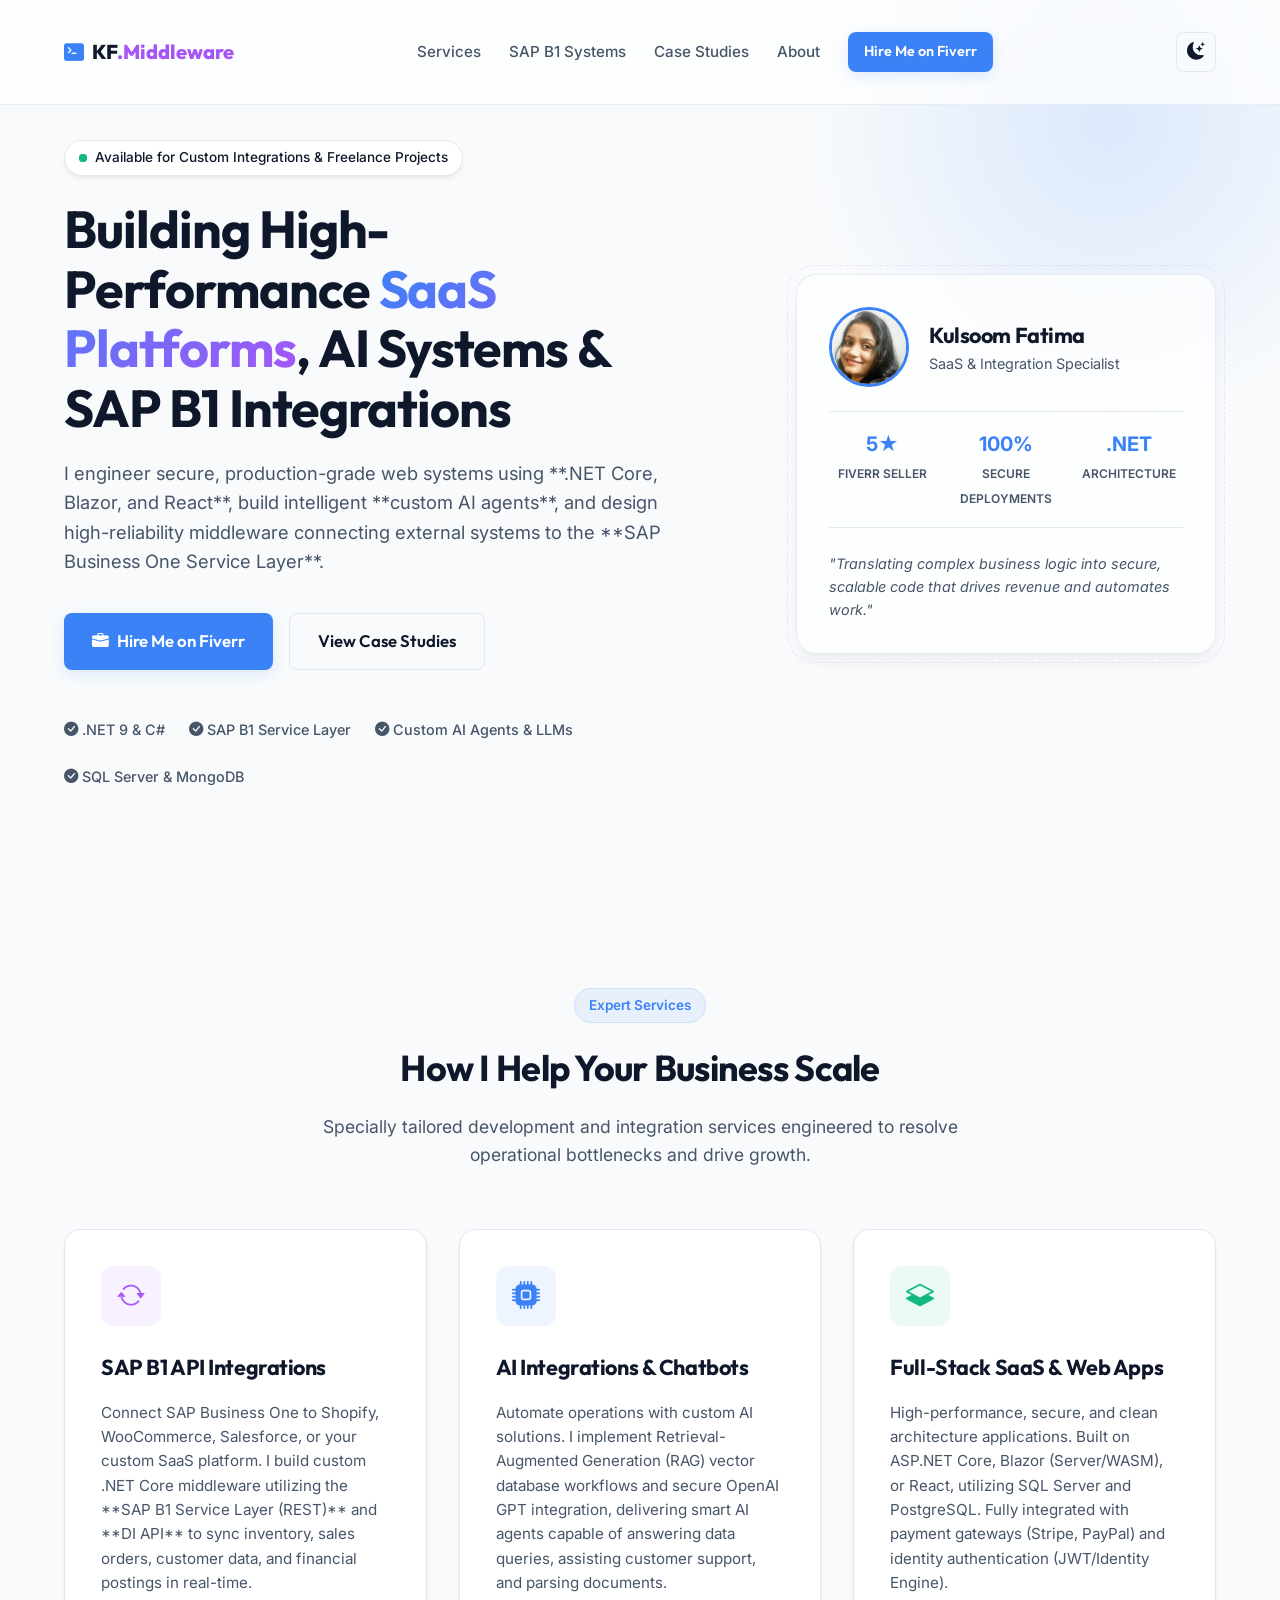
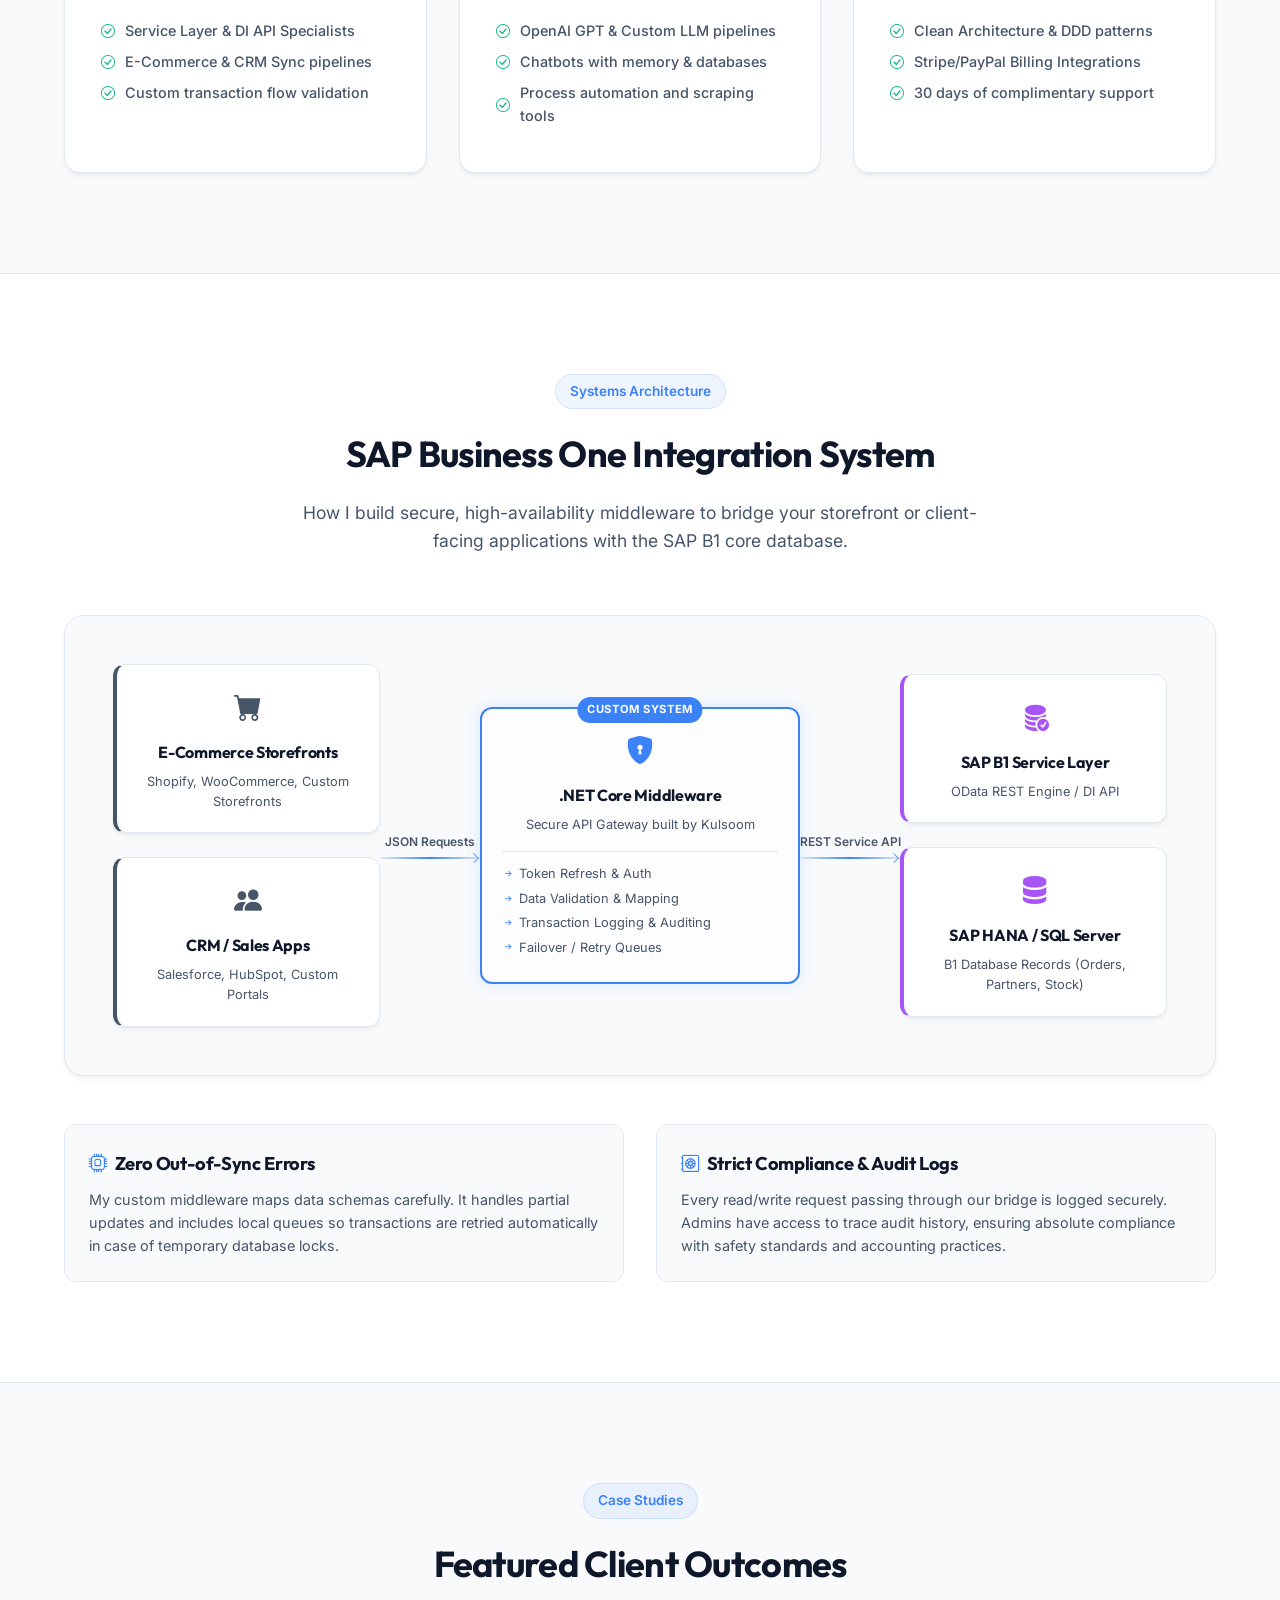
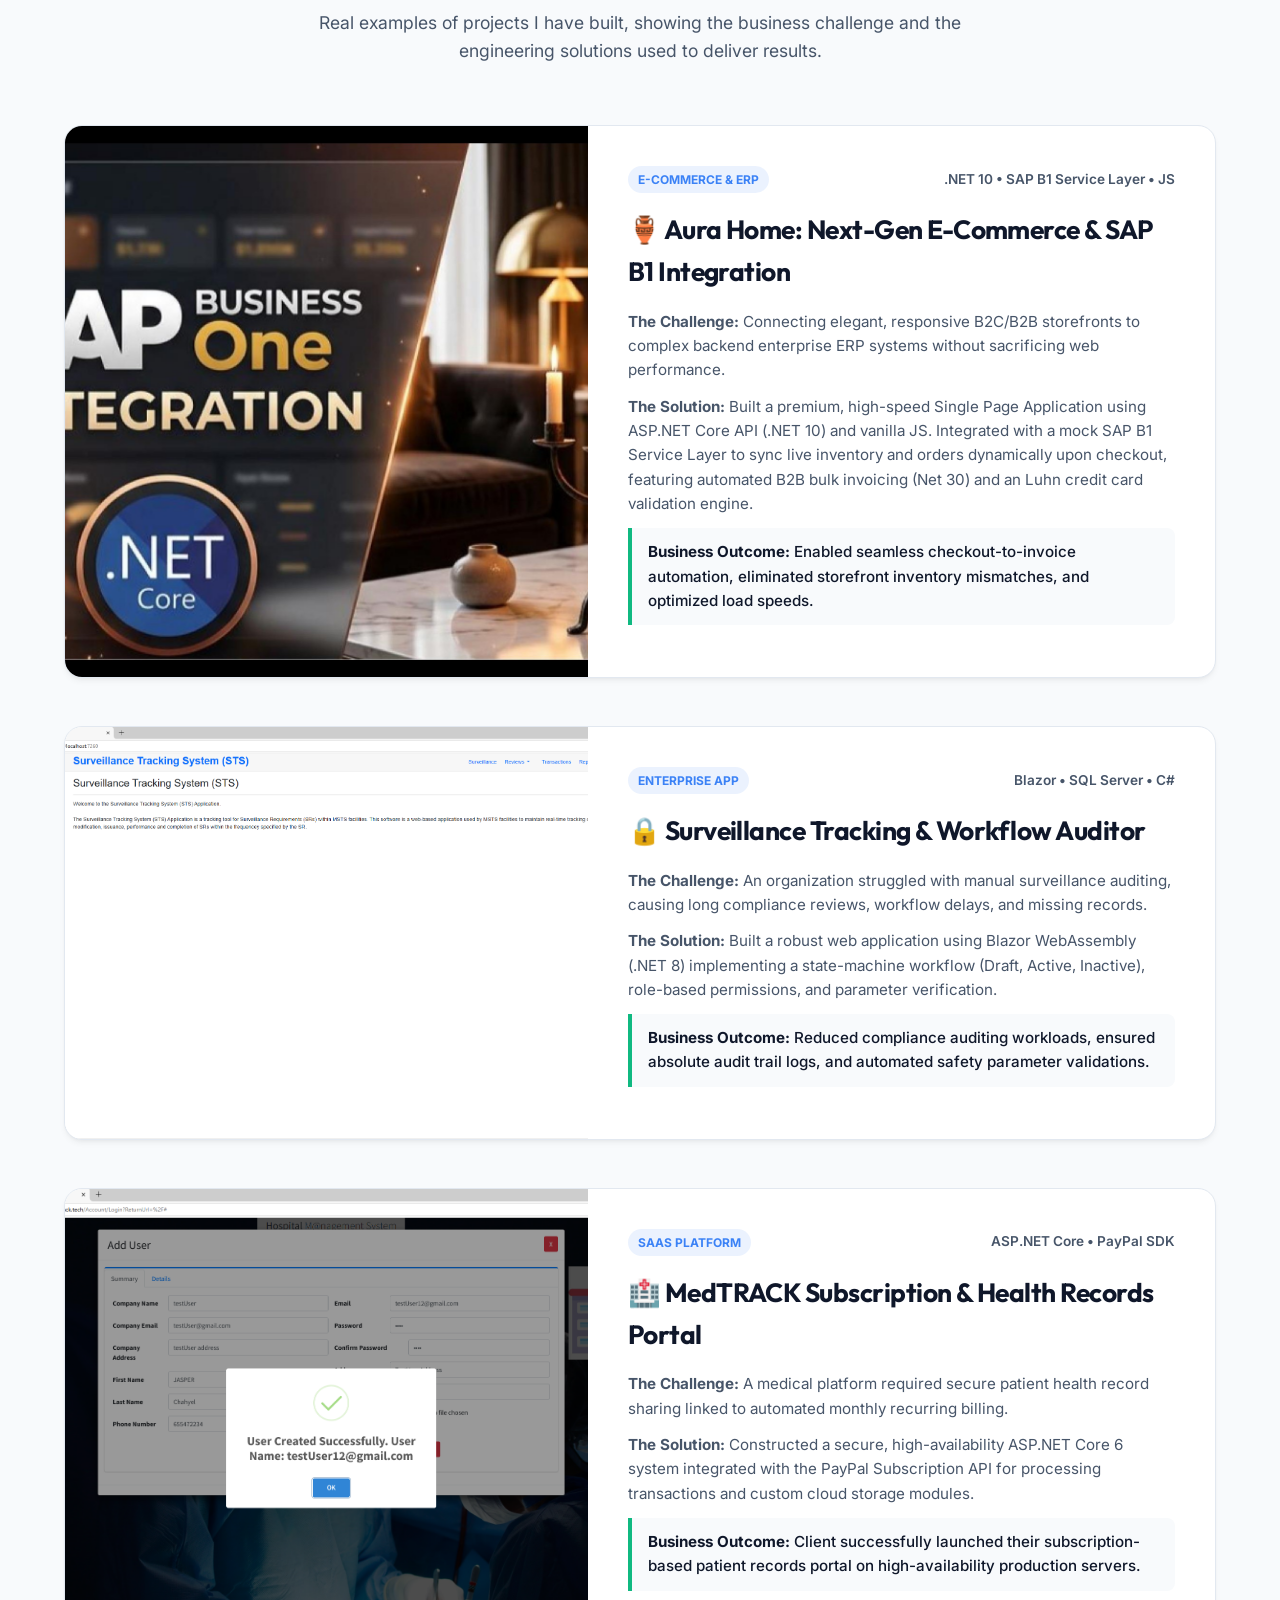
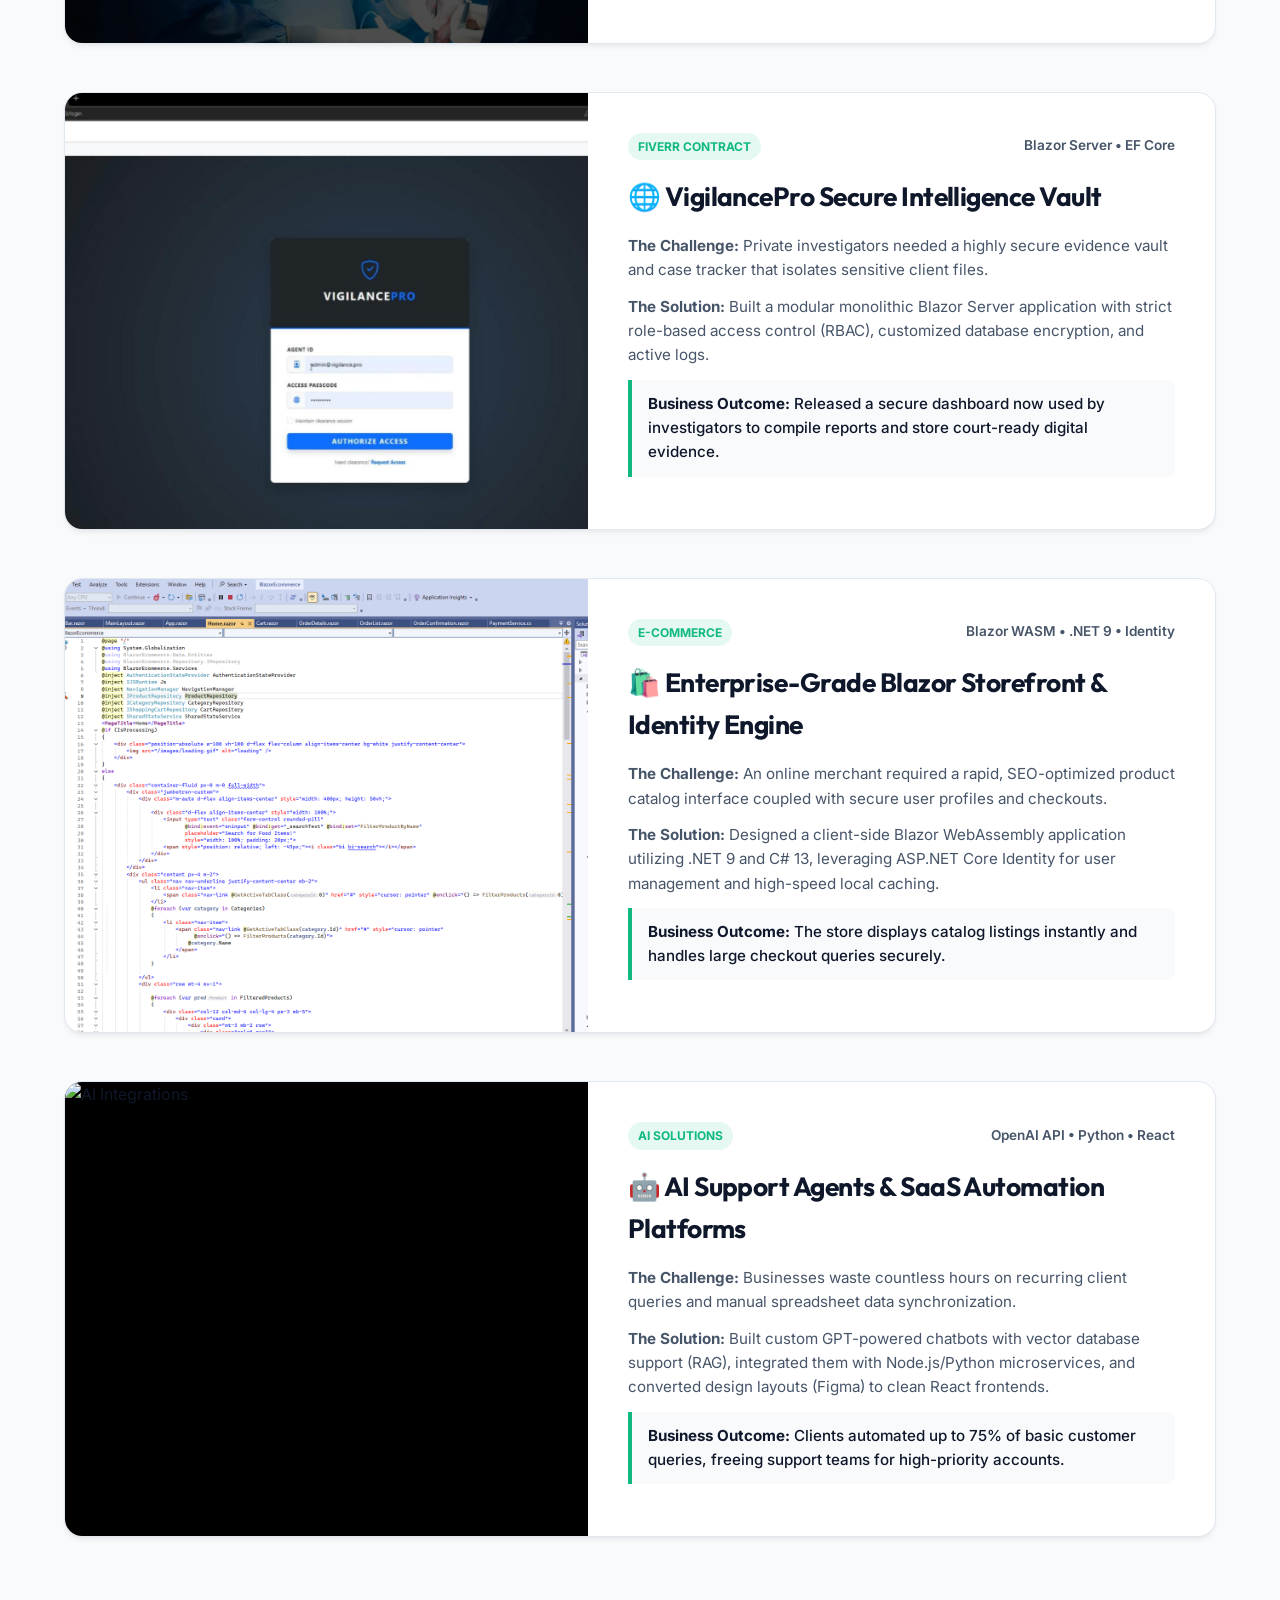
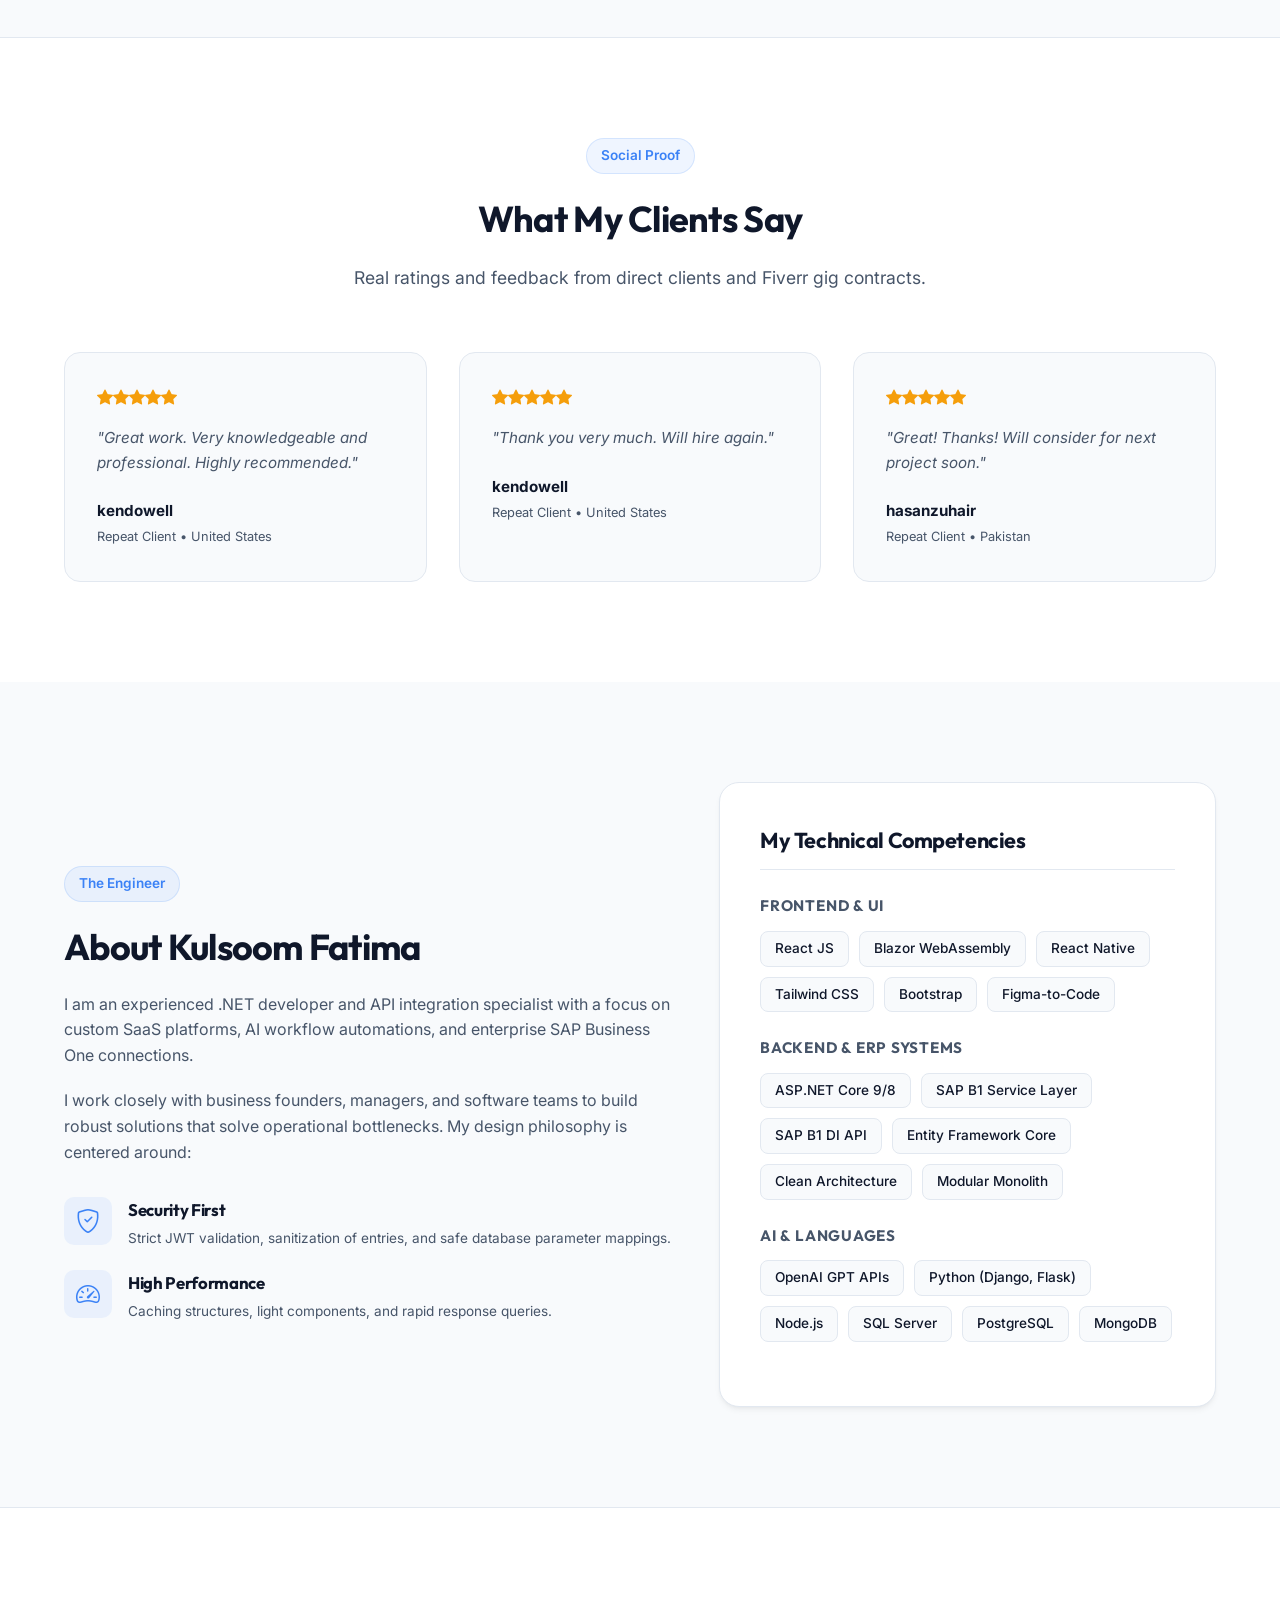
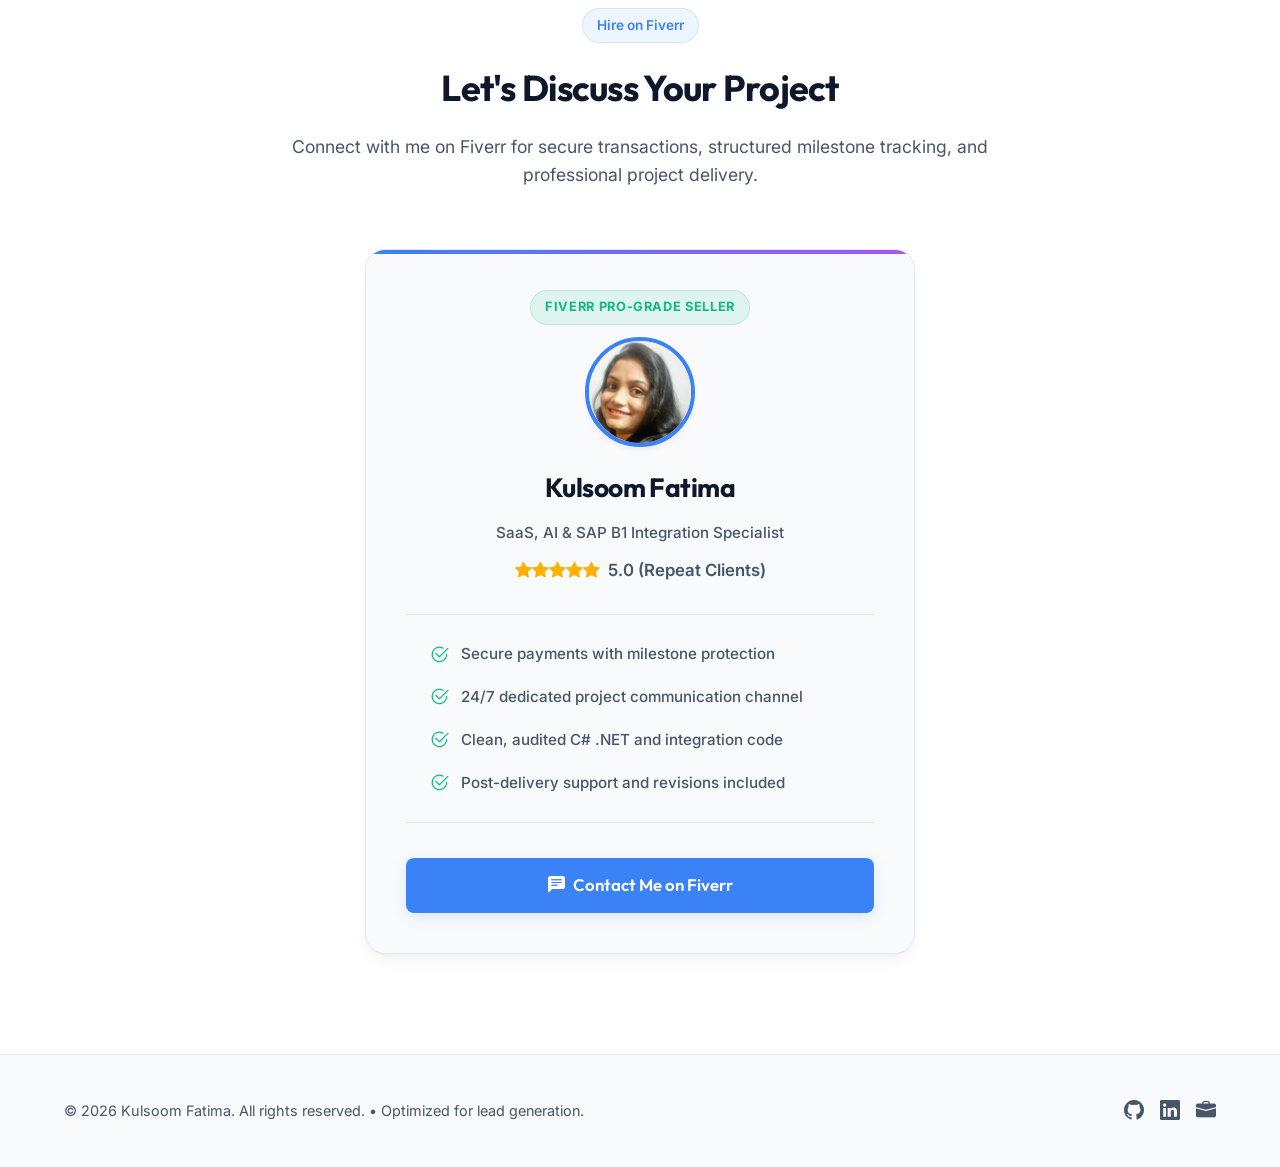
==== index.html @ a980fa35 "Update logo brand to KF.Middleware and tab titles to KF Middleware" ====
<!DOCTYPE html>
<html lang="en">
<head>
    <meta charset="UTF-8">
    <meta name="viewport" content="width=device-width, initial-scale=1.0">
    
    <!-- Primary Meta Tags -->
    <title>KF Middleware | Enterprise SaaS, AI & SAP B1 Integration Specialist</title>
    <meta name="title" content="KF Middleware | Enterprise SaaS, AI & SAP B1 Integration Specialist">
    <meta name="description" content="Custom SaaS platforms, intelligent AI chatbots, and specialized SAP Business One API integrations. Helping businesses automate workflows and scale operations.">
    <meta name="author" content="Kulsoom Fatima">

    <!-- Open Graph / Facebook / LinkedIn -->
    <meta property="og:type" content="website">
    <meta property="og:url" content="https://kulsoomzuhair.github.io/">
    <meta property="og:title" content="KF Middleware | SaaS, AI & SAP B1 Integration Specialist">
    <meta property="og:description" content="Custom .NET SaaS, custom AI chatbot deployments, and secure SAP Business One REST API integration systems. Watch project demo videos.">
    <meta property="og:image" content="images/portfolio-preview.png">

    <!-- Twitter -->
    <meta property="twitter:card" content="summary_large_image">
    <meta property="twitter:url" content="https://kulsoomzuhair.github.io/">
    <meta property="twitter:title" content="KF Middleware | SaaS, AI & SAP B1 Integration Specialist">
    <meta property="twitter:description" content="Custom .NET SaaS, custom AI chatbot deployments, and secure SAP Business One REST API integration systems. Watch project demo videos.">
    <meta property="twitter:image" content="images/portfolio-preview.png">

    <!-- Google Fonts -->
    <link rel="preconnect" href="https://fonts.googleapis.com">
    <link rel="preconnect" href="https://fonts.gstatic.com" crossorigin>
    <link href="https://fonts.googleapis.com/css2?family=Inter:wght@300;400;500;600;700&family=Outfit:wght@400;500;600;700;800&display=swap" rel="stylesheet">
    
    <!-- Bootstrap Icons -->
    <link rel="stylesheet" href="bootstrap-icons/bootstrap-icons.min.css">
    
    
    <!-- SVG Favicon -->
    <link rel="icon" type="image/svg+xml" href="data:image/svg+xml,<svg xmlns=%22http://www.w3.org/2000/svg%22 viewBox=%220 0 100 100%22><text y=%22.9em%22 font-size=%2290%22>💻</text></svg>">

    <!-- Custom Style Sheet -->
    <link rel="stylesheet" href="style.css?v=1.2">
</head>
<body>

    <!-- Header / Navbar -->
    <header class="main-header">
        <div class="nav-container">
            <a href="#" class="logo">
                <span class="logo-icon"><i class="bi bi-terminal-fill"></i></span>
                <span class="logo-text">KF<span class="highlight">.Middleware</span></span>
            </a>
            
            <nav class="navbar" id="navbar">
                <a href="#services" class="nav-link">Services</a>
                <a href="#sapb1-architecture" class="nav-link">SAP B1 Systems</a>
                <a href="#projects" class="nav-link">Case Studies</a>
                <a href="#about" class="nav-link">About</a>
                <a href="https://www.fiverr.com/kulsoomzuhair10" target="_blank" class="btn btn-primary nav-cta">Hire Me on Fiverr</a>
            </nav>

            <div class="nav-controls">
                <button id="themeToggle" class="theme-toggle-btn" aria-label="Toggle theme">
                    <i class="bi bi-moon-stars-fill" id="themeIcon"></i>
                </button>
                <button class="mobile-menu-btn" id="mobileMenuBtn" aria-label="Toggle menu">
                    <i class="bi bi-list" id="menuIcon"></i>
                </button>
            </div>
        </div>
    </header>

    <!-- Hero Section -->
    <section class="hero-section">
        <div class="hero-bg-glow"></div>
        <div class="container hero-container">
            <div class="hero-content">
                <div class="status-badge">
                    <span class="pulse-dot"></span>
                    <span>Available for Custom Integrations & Freelance Projects</span>
                </div>
                
                <h1>Building High-Performance <span class="gradient-text">SaaS Platforms</span>, AI Systems & SAP B1 Integrations</h1>
                
                <p class="hero-lead">
                    I engineer secure, production-grade web systems using **.NET Core, Blazor, and React**, build intelligent **custom AI agents**, and design high-reliability middleware connecting external systems to the **SAP Business One Service Layer**.
                </p>

                <div class="hero-actions">
                    <a href="https://www.fiverr.com/kulsoomzuhair10" target="_blank" class="btn btn-primary btn-lg"><i class="bi bi-briefcase-fill me-2"></i>Hire Me on Fiverr</a>
                    <a href="#projects" class="btn btn-secondary btn-lg">View Case Studies</a>
                </div>

                <div class="hero-skills-strip">
                    <span><i class="bi bi-check-circle-fill text-success"></i> .NET 9 & C#</span>
                    <span><i class="bi bi-check-circle-fill text-success"></i> SAP B1 Service Layer</span>
                    <span><i class="bi bi-check-circle-fill text-success"></i> Custom AI Agents & LLMs</span>
                    <span><i class="bi bi-check-circle-fill text-success"></i> SQL Server & MongoDB</span>
                </div>
            </div>
            
            <div class="hero-visual">
                <div class="profile-card-glass">
                    <div class="profile-header">
                        <img src="images/propic.png" alt="Kulsoom Fatima" class="hero-profile-img" onerror="this.src='https://api.dicebear.com/7.x/initials/svg?seed=KF'">
                        <div class="profile-titles">
                            <h3>Kulsoom Fatima</h3>
                            <p>SaaS & Integration Specialist</p>
                        </div>
                    </div>
                    <div class="profile-stats">
                        <div class="stat-item">
                            <span class="stat-num">5★</span>
                            <span class="stat-label">Fiverr Seller</span>
                        </div>
                        <div class="stat-item">
                            <span class="stat-num">100%</span>
                            <span class="stat-label">Secure Deployments</span>
                        </div>
                        <div class="stat-item">
                            <span class="stat-num">.NET</span>
                            <span class="stat-label">Architecture</span>
                        </div>
                    </div>
                    <div class="profile-quote">
                        <p>"Translating complex business logic into secure, scalable code that drives revenue and automates work."</p>
                    </div>
                </div>
            </div>
        </div>
    </section>

    <!-- Services Section -->
    <section id="services" class="section services-section">
        <div class="container">
            <div class="section-header text-center">
                <span class="badge">Expert Services</span>
                <h2>How I Help Your Business Scale</h2>
                <p class="section-subtitle">Specially tailored development and integration services engineered to resolve operational bottlenecks and drive growth.</p>
            </div>

            <div class="services-grid">
                <!-- Service 1 -->
                <div class="service-card">
                    <div class="service-icon" style="color: #a855f7; background: rgba(168, 85, 247, 0.08);">
                        <i class="bi bi-arrow-repeat"></i>
                    </div>
                    <h3>SAP B1 API Integrations</h3>
                    <p>
                        Connect SAP Business One to Shopify, WooCommerce, Salesforce, or your custom SaaS platform. I build custom .NET Core middleware utilizing the **SAP B1 Service Layer (REST)** and **DI API** to sync inventory, sales orders, customer data, and financial postings in real-time.
                    </p>
                    <ul class="service-bullets">
                        <li><i class="bi bi-check-circle"></i> Service Layer & DI API Specialists</li>
                        <li><i class="bi bi-check-circle"></i> E-Commerce & CRM Sync pipelines</li>
                        <li><i class="bi bi-check-circle"></i> Custom transaction flow validation</li>
                    </ul>
                </div>

                <!-- Service 2 -->
                <div class="service-card">
                    <div class="service-icon" style="color: #3b82f6; background: rgba(59, 130, 246, 0.08);">
                        <i class="bi bi-cpu-fill"></i>
                    </div>
                    <h3>AI Integrations & Chatbots</h3>
                    <p>
                        Automate operations with custom AI solutions. I implement Retrieval-Augmented Generation (RAG) vector database workflows and secure OpenAI GPT integration, delivering smart AI agents capable of answering data queries, assisting customer support, and parsing documents.
                    </p>
                    <ul class="service-bullets">
                        <li><i class="bi bi-check-circle"></i> OpenAI GPT & Custom LLM pipelines</li>
                        <li><i class="bi bi-check-circle"></i> Chatbots with memory & databases</li>
                        <li><i class="bi bi-check-circle"></i> Process automation and scraping tools</li>
                    </ul>
                </div>

                <!-- Service 3 -->
                <div class="service-card">
                    <div class="service-icon" style="color: #10b981; background: rgba(16, 185, 129, 0.08);">
                        <i class="bi bi-layers-half"></i>
                    </div>
                    <h3>Full-Stack SaaS & Web Apps</h3>
                    <p>
                        High-performance, secure, and clean architecture applications. Built on ASP.NET Core, Blazor (Server/WASM), or React, utilizing SQL Server and PostgreSQL. Fully integrated with payment gateways (Stripe, PayPal) and identity authentication (JWT/Identity Engine).
                    </p>
                    <ul class="service-bullets">
                        <li><i class="bi bi-check-circle"></i> Clean Architecture & DDD patterns</li>
                        <li><i class="bi bi-check-circle"></i> Stripe/PayPal Billing Integrations</li>
                        <li><i class="bi bi-check-circle"></i> 30 days of complimentary support</li>
                    </ul>
                </div>
            </div>
        </div>
    </section>

    <!-- SAP B1 Systems Architecture Section -->
    <section id="sapb1-architecture" class="section architecture-section">
        <div class="container">
            <div class="section-header text-center">
                <span class="badge">Systems Architecture</span>
                <h2>SAP Business One Integration System</h2>
                <p class="section-subtitle">How I build secure, high-availability middleware to bridge your storefront or client-facing applications with the SAP B1 core database.</p>
            </div>

            <!-- Custom Systems Flow Diagram -->
            <div class="architecture-diagram-container">
                <div class="diagram-grid">
                    <!-- Column 1: Client Interfaces -->
                    <div class="diagram-col">
                        <div class="diagram-node node-external">
                            <div class="node-icon"><i class="bi bi-cart-fill"></i></div>
                            <h4>E-Commerce Storefronts</h4>
                            <p>Shopify, WooCommerce, Custom Storefronts</p>
                        </div>
                        <div class="diagram-node node-external">
                            <div class="node-icon"><i class="bi bi-people-fill"></i></div>
                            <h4>CRM / Sales Apps</h4>
                            <p>Salesforce, HubSpot, Custom Portals</p>
                        </div>
                    </div>

                    <!-- Connective Flow 1 -->
                    <div class="diagram-arrow">
                        <span class="arrow-text">JSON Requests</span>
                        <div class="arrow-line"><i class="bi bi-chevron-right"></i></div>
                    </div>

                    <!-- Column 2: Middleware Bridge (Our Work) -->
                    <div class="diagram-col col-highlight">
                        <div class="diagram-node node-middleware">
                            <div class="node-badge">Custom System</div>
                            <div class="node-icon"><i class="bi bi-shield-lock-fill"></i></div>
                            <h4>.NET Core Middleware</h4>
                            <p>Secure API Gateway built by Kulsoom</p>
                            <ul class="middleware-features">
                                <li><i class="bi bi-arrow-right-short"></i> Token Refresh & Auth</li>
                                <li><i class="bi bi-arrow-right-short"></i> Data Validation & Mapping</li>
                                <li><i class="bi bi-arrow-right-short"></i> Transaction Logging & Auditing</li>
                                <li><i class="bi bi-arrow-right-short"></i> Failover / Retry Queues</li>
                            </ul>
                        </div>
                    </div>

                    <!-- Connective Flow 2 -->
                    <div class="diagram-arrow">
                        <span class="arrow-text">REST Service API</span>
                        <div class="arrow-line"><i class="bi bi-chevron-right"></i></div>
                    </div>

                    <!-- Column 3: SAP B1 Database -->
                    <div class="diagram-col">
                        <div class="diagram-node node-sap">
                            <div class="node-icon"><i class="bi bi-database-fill-check"></i></div>
                            <h4>SAP B1 Service Layer</h4>
                            <p>OData REST Engine / DI API</p>
                        </div>
                        <div class="diagram-node node-sap">
                            <div class="node-icon"><i class="bi bi-server"></i></div>
                            <h4>SAP HANA / SQL Server</h4>
                            <p>B1 Database Records (Orders, Partners, Stock)</p>
                        </div>
                    </div>
                </div>
            </div>

            <!-- Value Prop Cards for SAP B1 -->
            <div class="architecture-specs">
                <div class="spec-card">
                    <h4><i class="bi bi-cpu"></i> Zero Out-of-Sync Errors</h4>
                    <p>My custom middleware maps data schemas carefully. It handles partial updates and includes local queues so transactions are retried automatically in case of temporary database locks.</p>
                </div>
                <div class="spec-card">
                    <h4><i class="bi bi-safe2"></i> Strict Compliance & Audit Logs</h4>
                    <p>Every read/write request passing through our bridge is logged securely. Admins have access to trace audit history, ensuring absolute compliance with safety standards and accounting practices.</p>
                </div>
            </div>
        </div>
    </section>

    <!-- Case Studies / Projects Section -->
    <section id="projects" class="section projects-section">
        <div class="container">
            <div class="section-header text-center">
                <span class="badge">Case Studies</span>
                <h2>Featured Client Outcomes</h2>
                <p class="section-subtitle">Real examples of projects I have built, showing the business challenge and the engineering solutions used to deliver results.</p>
            </div>

            <div class="projects-grid">
                <!-- Case Study: Aura Home -->
                <div class="project-case-card">
                    <div class="project-media">
                        <img src="images/SapMockProject/Sap_Mock_Project_video-Cover.jpg" alt="Aura Home: SAP B1 E-Commerce Integration" onerror="this.src='https://api.dicebear.com/7.x/initials/svg?seed=AuraHome'">
                        <div class="project-overlay">
                            <button class="btn btn-primary" onclick="openVideoModal('images/SapMockProject/Sap_Mock_Project_video.mp4')">
                                <i class="bi bi-play-circle-fill me-2"></i>Play Demo Video
                            </button>
                        </div>
                    </div>
                    <div class="project-details-content">
                        <div class="project-header-meta">
                            <span class="badge-tag tag-client">E-Commerce & ERP</span>
                            <span class="project-tech-summary">.NET 10 &bull; SAP B1 Service Layer &bull; JS</span>
                        </div>
                        <h3>🏺 Aura Home: Next-Gen E-Commerce & SAP B1 Integration</h3>
                        <p class="case-description">
                            <strong>The Challenge:</strong> Connecting elegant, responsive B2C/B2B storefronts to complex backend enterprise ERP systems without sacrificing web performance.
                        </p>
                        <p class="case-solution">
                            <strong>The Solution:</strong> Built a premium, high-speed Single Page Application using ASP.NET Core API (.NET 10) and vanilla JS. Integrated with a mock SAP B1 Service Layer to sync live inventory and orders dynamically upon checkout, featuring automated B2B bulk invoicing (Net 30) and an Luhn credit card validation engine.
                        </p>
                        <div class="case-results">
                            <strong>Business Outcome:</strong> Enabled seamless checkout-to-invoice automation, eliminated storefront inventory mismatches, and optimized load speeds.
                        </div>
                    </div>
                </div>

                <!-- Case Study 1 -->
                <div class="project-case-card">
                    <div class="project-media">
                        <img src="images/surviliance/Screenshot 2025-03-20 160220.png" alt="Surveillance Tracking System" onerror="this.src='https://api.dicebear.com/7.x/initials/svg?seed=Surveillance'">
                        <div class="project-overlay">
                            <button class="btn btn-primary" onclick="openVideoModal('images/surviliance/projectvideo/SurveillanceProject.mp4')">
                                <i class="bi bi-play-circle-fill me-2"></i>Play Demo Video
                            </button>
                        </div>
                    </div>
                    <div class="project-details-content">
                        <div class="project-header-meta">
                            <span class="badge-tag tag-client">Enterprise App</span>
                            <span class="project-tech-summary">Blazor &bull; SQL Server &bull; C#</span>
                        </div>
                        <h3>🔒 Surveillance Tracking & Workflow Auditor</h3>
                        <p class="case-description">
                            <strong>The Challenge:</strong> An organization struggled with manual surveillance auditing, causing long compliance reviews, workflow delays, and missing records.
                        </p>
                        <p class="case-solution">
                            <strong>The Solution:</strong> Built a robust web application using Blazor WebAssembly (.NET 8) implementing a state-machine workflow (Draft, Active, Inactive), role-based permissions, and parameter verification.
                        </p>
                        <div class="case-results">
                            <strong>Business Outcome:</strong> Reduced compliance auditing workloads, ensured absolute audit trail logs, and automated safety parameter validations.
                        </div>
                    </div>
                </div>

                <!-- Case Study 2 -->
                <div class="project-case-card">
                    <div class="project-media">
                        <img src="images/MedTrack/Screenshot 2025-04-19 043036.png" alt="MedTRACK Portal" onerror="this.src='https://api.dicebear.com/7.x/initials/svg?seed=Medical'">
                        <div class="project-overlay">
                            <button class="btn btn-primary" onclick="window.open('https://github.com/kulsoomzuhair', '_blank')">
                                <i class="bi bi-github me-2"></i>Explore GitHub
                            </button>
                        </div>
                    </div>
                    <div class="project-details-content">
                        <div class="project-header-meta">
                            <span class="badge-tag tag-client">SaaS Platform</span>
                            <span class="project-tech-summary">ASP.NET Core &bull; PayPal SDK</span>
                        </div>
                        <h3>🏥 MedTRACK Subscription & Health Records Portal</h3>
                        <p class="case-description">
                            <strong>The Challenge:</strong> A medical platform required secure patient health record sharing linked to automated monthly recurring billing.
                        </p>
                        <p class="case-solution">
                            <strong>The Solution:</strong> Constructed a secure, high-availability ASP.NET Core 6 system integrated with the PayPal Subscription API for processing transactions and custom cloud storage modules.
                        </p>
                        <div class="case-results">
                            <strong>Business Outcome:</strong> Client successfully launched their subscription-based patient records portal on high-availability production servers.
                        </div>
                    </div>
                </div>

                <!-- Case Study 3 -->
                <div class="project-case-card">
                    <div class="project-media">
                        <img src="images/VigilianceProCase/VigilanceProCase-Cover.jpg" alt="VigilancePro" onerror="this.src='https://api.dicebear.com/7.x/initials/svg?seed=Vigilance'">
                        <div class="project-overlay">
                            <button class="btn btn-primary" onclick="openVideoModal('images/VigilianceProCase/ProjectVideo/VigilanceProDemo.mp4')">
                                <i class="bi bi-play-circle-fill me-2"></i>Play Demo Video
                            </button>
                        </div>
                    </div>
                    <div class="project-details-content">
                        <div class="project-header-meta">
                            <span class="badge-tag tag-gig">Fiverr Contract</span>
                            <span class="project-tech-summary">Blazor Server &bull; EF Core</span>
                        </div>
                        <h3>🌐 VigilancePro Secure Intelligence Vault</h3>
                        <p class="case-description">
                            <strong>The Challenge:</strong> Private investigators needed a highly secure evidence vault and case tracker that isolates sensitive client files.
                        </p>
                        <p class="case-solution">
                            <strong>The Solution:</strong> Built a modular monolithic Blazor Server application with strict role-based access control (RBAC), customized database encryption, and active logs.
                        </p>
                        <div class="case-results">
                            <strong>Business Outcome:</strong> Released a secure dashboard now used by investigators to compile reports and store court-ready digital evidence.
                        </div>
                    </div>
                </div>

                <!-- Case Study 4 -->
                <div class="project-case-card">
                    <div class="project-media">
                        <img src="images/ECommerce/Screenshot 2025-07-22 103041.png" alt="Blazor Ecommerce" onerror="this.src='https://api.dicebear.com/7.x/initials/svg?seed=Shop'">
                        <div class="project-overlay">
                            <button class="btn btn-primary" onclick="openVideoModal('images/ECommerce/ProjectVideo/EcommerceProject.mp4')">
                                <i class="bi bi-play-circle-fill me-2"></i>Play Demo Video
                            </button>
                        </div>
                    </div>
                    <div class="project-details-content">
                        <div class="project-header-meta">
                            <span class="badge-tag tag-gig">E-Commerce</span>
                            <span class="project-tech-summary">Blazor WASM &bull; .NET 9 &bull; Identity</span>
                        </div>
                        <h3>🛍️ Enterprise-Grade Blazor Storefront & Identity Engine</h3>
                        <p class="case-description">
                            <strong>The Challenge:</strong> An online merchant required a rapid, SEO-optimized product catalog interface coupled with secure user profiles and checkouts.
                        </p>
                        <p class="case-solution">
                            <strong>The Solution:</strong> Designed a client-side Blazor WebAssembly application utilizing .NET 9 and C# 13, leveraging ASP.NET Core Identity for user management and high-speed local caching.
                        </p>
                        <div class="case-results">
                            <strong>Business Outcome:</strong> The store displays catalog listings instantly and handles large checkout queries securely.
                        </div>
                    </div>
                </div>

                <!-- Case Study 5 -->
                <div class="project-case-card">
                    <div class="project-media">
                        <img src="https://api.dicebear.com/7.x/initials/svg?seed=AIChat" alt="AI Integrations" style="object-fit: cover;">
                        <div class="project-overlay">
                            <button class="btn btn-primary" onclick="window.open('https://github.com/kulsoomzuhair', '_blank')">
                                <i class="bi bi-github me-2"></i>Explore Codebases
                            </button>
                        </div>
                    </div>
                    <div class="project-details-content">
                        <div class="project-header-meta">
                            <span class="badge-tag tag-gig">AI Solutions</span>
                            <span class="project-tech-summary">OpenAI API &bull; Python &bull; React</span>
                        </div>
                        <h3>🤖 AI Support Agents & SaaS Automation Platforms</h3>
                        <p class="case-description">
                            <strong>The Challenge:</strong> Businesses waste countless hours on recurring client queries and manual spreadsheet data synchronization.
                        </p>
                        <p class="case-solution">
                            <strong>The Solution:</strong> Built custom GPT-powered chatbots with vector database support (RAG), integrated them with Node.js/Python microservices, and converted design layouts (Figma) to clean React frontends.
                        </p>
                        <div class="case-results">
                            <strong>Business Outcome:</strong> Clients automated up to 75% of basic customer queries, freeing support teams for high-priority accounts.
                        </div>
                    </div>
                </div>
            </div>
        </div>
    </section>

    <!-- Social Proof / Testimonials Section -->
    <section class="section testimonials-section">
        <div class="container">
            <div class="section-header text-center">
                <span class="badge">Social Proof</span>
                <h2>What My Clients Say</h2>
                <p class="section-subtitle">Real ratings and feedback from direct clients and Fiverr gig contracts.</p>
            </div>

            <div class="testimonials-grid">
                <!-- Testimonial 1 -->
                <div class="testimonial-card">
                    <div class="stars"><i class="bi bi-star-fill"></i><i class="bi bi-star-fill"></i><i class="bi bi-star-fill"></i><i class="bi bi-star-fill"></i><i class="bi bi-star-fill"></i></div>
                    <p>"Great work. Very knowledgeable and professional. Highly recommended."</p>
                    <div class="client-meta">
                        <strong>kendowell</strong>
                        <span>Repeat Client &bull; United States</span>
                    </div>
                </div>

                <!-- Testimonial 2 -->
                <div class="testimonial-card">
                    <div class="stars"><i class="bi bi-star-fill"></i><i class="bi bi-star-fill"></i><i class="bi bi-star-fill"></i><i class="bi bi-star-fill"></i><i class="bi bi-star-fill"></i></div>
                    <p>"Thank you very much. Will hire again."</p>
                    <div class="client-meta">
                        <strong>kendowell</strong>
                        <span>Repeat Client &bull; United States</span>
                    </div>
                </div>

                <!-- Testimonial 3 -->
                <div class="testimonial-card">
                    <div class="stars"><i class="bi bi-star-fill"></i><i class="bi bi-star-fill"></i><i class="bi bi-star-fill"></i><i class="bi bi-star-fill"></i><i class="bi bi-star-fill"></i></div>
                    <p>"Great! Thanks! Will consider for next project soon."</p>
                    <div class="client-meta">
                        <strong>hasanzuhair</strong>
                        <span>Repeat Client &bull; Pakistan</span>
                    </div>
                </div>
            </div>
        </div>
    </section>

    <!-- About Me Section -->
    <section id="about" class="section about-section">
        <div class="container">
            <div class="about-grid">
                <div class="about-info">
                    <span class="badge">The Engineer</span>
                    <h2>About Kulsoom Fatima</h2>
                    <p class="lead">
                        I am an experienced .NET developer and API integration specialist with a focus on custom SaaS platforms, AI workflow automations, and enterprise SAP Business One connections.
                    </p>
                    <p>
                        I work closely with business founders, managers, and software teams to build robust solutions that solve operational bottlenecks. My design philosophy is centered around:
                    </p>
                    <div class="philosophies">
                        <div class="phi-item">
                            <i class="bi bi-shield-check"></i>
                            <div>
                                <h5>Security First</h5>
                                <p>Strict JWT validation, sanitization of entries, and safe database parameter mappings.</p>
                            </div>
                        </div>
                        <div class="phi-item">
                            <i class="bi bi-speedometer2"></i>
                            <div>
                                <h5>High Performance</h5>
                                <p>Caching structures, light components, and rapid response queries.</p>
                            </div>
                        </div>
                    </div>
                </div>

                <div class="about-skills">
                    <h3>My Technical Competencies</h3>
                    
                    <div class="skills-block">
                        <h5>Frontend & UI</h5>
                        <div class="skills-wrap">
                            <span class="tech-tag">React JS</span>
                            <span class="tech-tag">Blazor WebAssembly</span>
                            <span class="tech-tag">React Native</span>
                            <span class="tech-tag">Tailwind CSS</span>
                            <span class="tech-tag">Bootstrap</span>
                            <span class="tech-tag">Figma-to-Code</span>
                        </div>
                    </div>

                    <div class="skills-block">
                        <h5>Backend & ERP Systems</h5>
                        <div class="skills-wrap">
                            <span class="tech-tag">ASP.NET Core 9/8</span>
                            <span class="tech-tag">SAP B1 Service Layer</span>
                            <span class="tech-tag">SAP B1 DI API</span>
                            <span class="tech-tag">Entity Framework Core</span>
                            <span class="tech-tag">Clean Architecture</span>
                            <span class="tech-tag">Modular Monolith</span>
                        </div>
                    </div>

                    <div class="skills-block">
                        <h5>AI & Languages</h5>
                        <div class="skills-wrap">
                            <span class="tech-tag">OpenAI GPT APIs</span>
                            <span class="tech-tag">Python (Django, Flask)</span>
                            <span class="tech-tag">Node.js</span>
                            <span class="tech-tag">SQL Server</span>
                            <span class="tech-tag">PostgreSQL</span>
                            <span class="tech-tag">MongoDB</span>
                        </div>
                    </div>
                </div>
            </div>
        </div>
    </section>

    <!-- Contact Section (Fiverr Gig Promotion) -->
    <section id="contact" class="section contact-section">
        <div class="container">
            <div class="section-header text-center">
                <span class="badge">Hire on Fiverr</span>
                <h2>Let's Discuss Your Project</h2>
                <p class="section-subtitle">Connect with me on Fiverr for secure transactions, structured milestone tracking, and professional project delivery.</p>
            </div>

            <div class="fiverr-hire-container">
                <div class="fiverr-glass-card">
                    <div class="fiverr-card-header">
                        <div class="fiverr-badge">Fiverr Pro-grade Seller</div>
                        <img src="images/propic.png" alt="Kulsoom Fatima" class="fiverr-profile-img" onerror="this.src='https://api.dicebear.com/7.x/initials/svg?seed=KF'">
                        <h3>Kulsoom Fatima</h3>
                        <p class="fiverr-title">SaaS, AI & SAP B1 Integration Specialist</p>
                        <div class="fiverr-rating">
                            <span class="stars"><i class="bi bi-star-fill"></i><i class="bi bi-star-fill"></i><i class="bi bi-star-fill"></i><i class="bi bi-star-fill"></i><i class="bi bi-star-fill"></i></span>
                            <span class="rating-text">5.0 (Repeat Clients)</span>
                        </div>
                    </div>
                    
                    <div class="fiverr-card-body">
                        <ul class="fiverr-features">
                            <li><i class="bi bi-check2-circle"></i> Secure payments with milestone protection</li>
                            <li><i class="bi bi-check2-circle"></i> 24/7 dedicated project communication channel</li>
                            <li><i class="bi bi-check2-circle"></i> Clean, audited C# .NET and integration code</li>
                            <li><i class="bi bi-check2-circle"></i> Post-delivery support and revisions included</li>
                        </ul>
                    </div>

                    <div class="fiverr-card-footer">
                        <a href="https://www.fiverr.com/kulsoomzuhair10" target="_blank" class="btn btn-primary btn-lg w-100">
                            <i class="bi bi-chat-left-text-fill me-2"></i>Contact Me on Fiverr
                        </a>
                    </div>
                </div>
            </div>
        </div>
    </section>

    <!-- Footer -->
    <footer class="main-footer">
        <div class="container footer-container">
            <p>&copy; 2026 Kulsoom Fatima. All rights reserved. &bull; Optimized for lead generation.</p>
            <div class="footer-links">
                <a href="https://github.com/kulsoomzuhair" target="_blank"><i class="bi bi-github"></i></a>
                <a href="https://www.linkedin.com/in/kulsoom210/" target="_blank"><i class="bi bi-linkedin"></i></a>
                <a href="https://www.fiverr.com/kulsoomzuhair10" target="_blank"><i class="bi bi-briefcase-fill"></i></a>
            </div>
        </div>
    </footer>

    <!-- Video Modal -->
    <div id="videoModal" class="video-modal-overlay">
        <div class="video-modal-content">
            <button class="modal-close-btn" id="modalCloseBtn" aria-label="Close modal">
                <i class="bi bi-x-lg"></i>
            </button>
            <div class="video-container">
                <video id="modalVideoPlayer" controls playsinline src="" class="w-100 h-100"></video>
            </div>
        </div>
    </div>

    <!-- Contact Success Toast -->
    <div id="toastSuccess" class="toast-success">
        <i class="bi bi-check-circle-fill"></i>
        <div>
            <strong>Inquiry Received!</strong>
            <p>I will get back to you within 24 hours.</p>
        </div>
    </div>

    <!-- Script file -->
    <script src="app.js"></script>
</body>
</html>
---- style.css ----
/* Core Design System & Global Variables */
:root {
    /* Light Theme (Default) */
    --bg-primary: #f8fafc;
    --bg-secondary: #ffffff;
    --text-primary: #0f172a;
    --text-secondary: #475569;
    --accent-primary: #3b82f6; /* Premium Blue */
    --accent-hover: #1d4ed8;
    --accent-success: #10b981;
    --accent-purple: #a855f7;
    --border-color: #e2e8f0;
    --glass-bg: rgba(255, 255, 255, 0.7);
    --glass-border: rgba(226, 232, 240, 0.8);
    --shadow: 0 4px 6px -1px rgb(0 0 0 / 0.05), 0 2px 4px -2px rgb(0 0 0 / 0.05);
    --shadow-lg: 0 10px 15px -3px rgb(0 0 0 / 0.05), 0 4px 6px -4px rgb(0 0 0 / 0.05);
    --glow-color: rgba(59, 130, 246, 0.15);
    --card-hover-bg: #f1f5f9;
}

[data-theme="dark"] {
    /* Dark Theme */
    --bg-primary: #090d16;
    --bg-secondary: #0f172a;
    --text-primary: #f8fafc;
    --text-secondary: #94a3b8;
    --accent-primary: #3b82f6;
    --accent-hover: #60a5fa;
    --accent-success: #34d399;
    --accent-purple: #c084fc;
    --border-color: #1e293b;
    --glass-bg: rgba(15, 23, 42, 0.7);
    --glass-border: rgba(30, 41, 59, 0.8);
    --shadow: 0 4px 6px -1px rgb(0 0 0 / 0.3), 0 2px 4px -2px rgb(0 0 0 / 0.3);
    --shadow-lg: 0 10px 15px -3px rgb(0 0 0 / 0.4), 0 4px 6px -4px rgb(0 0 0 / 0.4);
    --glow-color: rgba(59, 130, 246, 0.3);
    --card-hover-bg: #1e293b;
}

/* Reset and Base Styles */
* {
    margin: 0;
    padding: 0;
    box-sizing: border-box;
}

html {
    scroll-behavior: smooth;
    font-size: 16px;
}

body {
    font-family: 'Inter', sans-serif;
    background-color: var(--bg-primary);
    color: var(--text-primary);
    line-height: 1.6;
    transition: background-color 0.3s ease, color 0.3s ease;
    overflow-x: hidden;
}

h1, h2, h3, h4, h5, h6 {
    font-family: 'Outfit', sans-serif;
    font-weight: 700;
    letter-spacing: -0.02em;
}

/* Helper Utilities */
.container {
    width: 100%;
    max-width: 1200px;
    margin: 0 auto;
    padding: 0 24px;
}

.text-center { text-align: center; }
.me-2 { margin-right: 8px; }
.w-100 { width: 100%; }
.h-100 { height: 100%; }

/* Buttons */
.btn {
    display: inline-flex;
    align-items: center;
    justify-content: center;
    padding: 10px 20px;
    font-family: 'Outfit', sans-serif;
    font-weight: 600;
    font-size: 0.95rem;
    border-radius: 8px;
    cursor: pointer;
    transition: all 0.2s ease;
    text-decoration: none;
    border: none;
}

.btn-primary {
    background-color: var(--accent-primary);
    color: #ffffff;
    box-shadow: 0 4px 14px var(--glow-color);
}

.btn-primary:hover {
    background-color: var(--accent-hover);
    transform: translateY(-2px);
}

.btn-secondary {
    background-color: transparent;
    color: var(--text-primary);
    border: 1px solid var(--border-color);
}

.btn-secondary:hover {
    background-color: var(--card-hover-bg);
    transform: translateY(-2px);
}

.btn-lg {
    padding: 14px 28px;
    font-size: 1.05rem;
}

/* Gradient Text and Badges */
.gradient-text {
    background: linear-gradient(135deg, var(--accent-primary) 0%, var(--accent-purple) 100%);
    -webkit-background-clip: text;
    -webkit-text-fill-color: transparent;
}

.badge {
    display: inline-block;
    padding: 6px 14px;
    border-radius: 50px;
    font-size: 0.85rem;
    font-weight: 600;
    background-color: rgba(59, 130, 246, 0.08);
    color: var(--accent-primary);
    margin-bottom: 16px;
    border: 1px solid rgba(59, 130, 246, 0.15);
}

/* Header & Navigation */
.main-header {
    position: fixed;
    top: 0;
    left: 0;
    right: 0;
    z-index: 100;
    background-color: var(--glass-bg);
    backdrop-filter: blur(12px);
    -webkit-backdrop-filter: blur(12px);
    border-bottom: 1px solid var(--glass-border);
    transition: all 0.3s ease;
}

.nav-container {
    max-width: 1200px;
    margin: 0 auto;
    padding: 16px 24px;
    display: flex;
    align-items: center;
    justify-content: space-between;
}

.logo {
    display: flex;
    align-items: center;
    gap: 8px;
    text-decoration: none;
    color: var(--text-primary);
    font-size: 1.25rem;
    font-weight: 800;
    font-family: 'Outfit', sans-serif;
}

.logo-icon {
    color: var(--accent-primary);
}

.logo .highlight {
    color: var(--accent-purple);
}

.navbar {
    display: flex;
    align-items: center;
    gap: 28px;
}

.nav-link {
    text-decoration: none;
    color: var(--text-secondary);
    font-weight: 500;
    font-size: 0.95rem;
    transition: color 0.2s ease;
}

.nav-link:hover {
    color: var(--accent-primary);
}

.nav-cta {
    padding: 8px 16px;
    font-size: 0.9rem;
}

.nav-controls {
    display: flex;
    align-items: center;
    gap: 12px;
}

.theme-toggle-btn, .mobile-menu-btn {
    background: transparent;
    border: 1px solid var(--border-color);
    color: var(--text-primary);
    width: 40px;
    height: 40px;
    border-radius: 8px;
    cursor: pointer;
    display: flex;
    align-items: center;
    justify-content: center;
    font-size: 1.1rem;
    transition: all 0.2s ease;
}

.theme-toggle-btn:hover, .mobile-menu-btn:hover {
    background-color: var(--card-hover-bg);
}

.mobile-menu-btn {
    display: none;
}

/* Hero Section */
.hero-section {
    position: relative;
    padding: 140px 0 100px 0;
    overflow: hidden;
}

.hero-bg-glow {
    position: absolute;
    top: -20%;
    right: -10%;
    width: 600px;
    height: 600px;
    background: radial-gradient(circle, var(--glow-color) 0%, transparent 70%);
    z-index: 0;
    pointer-events: none;
}

.hero-container {
    display: grid;
    grid-template-columns: 1.1fr 0.9fr;
    gap: 48px;
    align-items: center;
    position: relative;
    z-index: 1;
}

.status-badge {
    display: inline-flex;
    align-items: center;
    gap: 8px;
    padding: 6px 14px;
    background-color: var(--bg-secondary);
    border: 1px solid var(--border-color);
    border-radius: 50px;
    font-size: 0.85rem;
    font-weight: 500;
    margin-bottom: 24px;
    box-shadow: var(--shadow);
}

.pulse-dot {
    width: 8px;
    height: 8px;
    background-color: var(--accent-success);
    border-radius: 50%;
    position: relative;
}

.pulse-dot::after {
    content: '';
    position: absolute;
    top: 0;
    left: 0;
    width: 100%;
    height: 100%;
    background-color: var(--accent-success);
    border-radius: 50%;
    animation: pulse 1.5s infinite;
}

@keyframes pulse {
    0% { transform: scale(1); opacity: 1; }
    100% { transform: scale(2.5); opacity: 0; }
}

.hero-content h1 {
    font-size: 3.25rem;
    line-height: 1.15;
    margin-bottom: 20px;
}

.hero-lead {
    font-size: 1.15rem;
    color: var(--text-secondary);
    margin-bottom: 36px;
}

.hero-actions {
    display: flex;
    gap: 16px;
    margin-bottom: 48px;
    flex-wrap: wrap;
}

.hero-skills-strip {
    display: flex;
    gap: 24px;
    flex-wrap: wrap;
    color: var(--text-secondary);
    font-size: 0.9rem;
    font-weight: 500;
}

.profile-card-glass {
    background-color: var(--glass-bg);
    backdrop-filter: blur(16px);
    -webkit-backdrop-filter: blur(16px);
    border: 1px solid var(--glass-border);
    border-radius: 20px;
    padding: 32px;
    box-shadow: var(--shadow-lg);
    position: relative;
    max-width: 420px;
    margin-left: auto;
}

.profile-card-glass::after {
    content: '';
    position: absolute;
    top: -10px;
    left: -10px;
    right: -10px;
    bottom: -10px;
    border: 1px dashed var(--accent-purple);
    border-radius: 28px;
    opacity: 0.15;
    pointer-events: none;
}

.profile-header {
    display: flex;
    align-items: center;
    gap: 20px;
    margin-bottom: 24px;
}

.hero-profile-img {
    width: 80px;
    height: 80px;
    border-radius: 50%;
    object-fit: cover;
    border: 3px solid var(--accent-primary);
}

.profile-titles h3 {
    font-size: 1.35rem;
}

.profile-titles p {
    font-size: 0.9rem;
    color: var(--text-secondary);
}

.profile-stats {
    display: grid;
    grid-template-columns: repeat(3, 1fr);
    gap: 16px;
    padding: 16px 0;
    border-top: 1px solid var(--border-color);
    border-bottom: 1px solid var(--border-color);
    margin-bottom: 24px;
    text-align: center;
}

.stat-item .stat-num {
    display: block;
    font-size: 1.25rem;
    font-weight: 700;
    color: var(--accent-primary);
}

.stat-item .stat-label {
    font-size: 0.75rem;
    color: var(--text-secondary);
    text-transform: uppercase;
    font-weight: 600;
}

.profile-quote p {
    font-style: italic;
    color: var(--text-secondary);
    font-size: 0.9rem;
}

/* Sections General */
.section {
    padding: 100px 0;
}

.section-header {
    max-width: 700px;
    margin: 0 auto 60px auto;
}

.section-header h2 {
    font-size: 2.25rem;
    margin-bottom: 16px;
}

.section-subtitle {
    color: var(--text-secondary);
    font-size: 1.1rem;
}

/* Services Section */
.services-grid {
    display: grid;
    grid-template-columns: repeat(3, 1fr);
    gap: 32px;
}

.service-card {
    background-color: var(--bg-secondary);
    border: 1px solid var(--border-color);
    border-radius: 16px;
    padding: 36px;
    transition: all 0.3s ease;
    box-shadow: var(--shadow);
}

.service-card:hover {
    transform: translateY(-8px);
    border-color: var(--accent-primary);
    box-shadow: var(--shadow-lg);
}

.service-icon {
    width: 60px;
    height: 60px;
    border-radius: 12px;
    display: flex;
    align-items: center;
    justify-content: center;
    font-size: 1.75rem;
    margin-bottom: 24px;
}

.service-card h3 {
    font-size: 1.35rem;
    margin-bottom: 16px;
}

.service-card p {
    color: var(--text-secondary);
    font-size: 0.95rem;
    margin-bottom: 24px;
}

.service-bullets {
    list-style: none;
}

.service-bullets li {
    display: flex;
    align-items: center;
    gap: 10px;
    font-size: 0.9rem;
    color: var(--text-secondary);
    margin-bottom: 8px;
    font-weight: 500;
}

.service-bullets li i {
    color: var(--accent-success);
}

/* SAP B1 Systems Architecture Section */
.architecture-section {
    background-color: var(--bg-secondary);
    border-top: 1px solid var(--border-color);
    border-bottom: 1px solid var(--border-color);
}

.architecture-diagram-container {
    background: var(--bg-primary);
    border: 1px solid var(--border-color);
    border-radius: 20px;
    padding: 48px;
    margin-bottom: 48px;
    box-shadow: var(--shadow);
    overflow-x: auto;
}

.diagram-grid {
    display: grid;
    grid-template-columns: 1fr 100px 1.2fr 100px 1fr;
    align-items: center;
    min-width: 800px;
}

.diagram-col {
    display: flex;
    flex-direction: column;
    gap: 24px;
}

.diagram-node {
    background: var(--bg-secondary);
    border: 1px solid var(--border-color);
    border-radius: 12px;
    padding: 20px;
    text-align: center;
    box-shadow: var(--shadow);
    position: relative;
    transition: transform 0.2s ease;
}

.diagram-node:hover {
    transform: scale(1.03);
}

.node-external {
    border-left: 4px solid var(--text-secondary);
}

.node-sap {
    border-left: 4px solid var(--accent-purple);
}

.node-middleware {
    border: 2px solid var(--accent-primary);
    background-color: var(--glass-bg);
    box-shadow: 0 0 15px var(--glow-color);
}

.node-badge {
    position: absolute;
    top: -12px;
    left: 50%;
    transform: translateX(-50%);
    background: var(--accent-primary);
    color: white;
    font-size: 0.7rem;
    font-weight: 700;
    text-transform: uppercase;
    padding: 4px 10px;
    border-radius: 50px;
    letter-spacing: 0.05em;
}

.node-icon {
    font-size: 1.75rem;
    color: var(--accent-primary);
    margin-bottom: 10px;
}

.node-external .node-icon { color: var(--text-secondary); }
.node-sap .node-icon { color: var(--accent-purple); }

.diagram-node h4 {
    font-size: 1rem;
    margin-bottom: 6px;
}

.diagram-node p {
    font-size: 0.8rem;
    color: var(--text-secondary);
}

.middleware-features {
    list-style: none;
    text-align: left;
    margin-top: 16px;
    border-top: 1px solid var(--border-color);
    padding-top: 12px;
}

.middleware-features li {
    font-size: 0.8rem;
    color: var(--text-secondary);
    margin-bottom: 4px;
    display: flex;
    align-items: center;
    gap: 4px;
}

.middleware-features li i {
    color: var(--accent-primary);
}

.diagram-arrow {
    display: flex;
    flex-direction: column;
    align-items: center;
    justify-content: center;
}

.arrow-text {
    font-size: 0.75rem;
    font-weight: 600;
    color: var(--text-secondary);
    margin-bottom: 6px;
    white-space: nowrap;
}

.arrow-line {
    width: 100%;
    height: 2px;
    background: linear-gradient(90deg, var(--border-color), var(--accent-primary), var(--border-color));
    position: relative;
    display: flex;
    align-items: center;
    justify-content: flex-end;
}

.arrow-line i {
    position: absolute;
    right: -2px;
    font-size: 0.75rem;
    color: var(--accent-primary);
    transform: translateY(-50%);
    top: 50%;
}

.architecture-specs {
    display: grid;
    grid-template-columns: repeat(2, 1fr);
    gap: 32px;
}

.spec-card {
    background: var(--bg-primary);
    border: 1px solid var(--border-color);
    border-radius: 12px;
    padding: 24px;
}

.spec-card h4 {
    font-size: 1.15rem;
    margin-bottom: 10px;
    display: flex;
    align-items: center;
    gap: 8px;
    color: var(--text-primary);
}

.spec-card h4 i {
    color: var(--accent-primary);
}

.spec-card p {
    font-size: 0.9rem;
    color: var(--text-secondary);
}

/* Case Studies / Projects Section */
.projects-grid {
    display: flex;
    flex-direction: column;
    gap: 48px;
}

.project-case-card {
    display: grid;
    grid-template-columns: 1fr 1.2fr;
    background-color: var(--bg-secondary);
    border: 1px solid var(--border-color);
    border-radius: 18px;
    overflow: hidden;
    box-shadow: var(--shadow);
    transition: all 0.3s ease;
}

.project-case-card:hover {
    transform: translateY(-4px);
    box-shadow: var(--shadow-lg);
}

.project-media {
    position: relative;
    overflow: hidden;
    min-height: 320px;
    background-color: #000;
}

.project-media img {
    width: 100%;
    height: 100%;
    object-fit: cover;
    transition: transform 0.5s ease;
}

.project-case-card:hover .project-media img {
    transform: scale(1.05);
}

.project-overlay {
    position: absolute;
    top: 0;
    left: 0;
    right: 0;
    bottom: 0;
    background: rgba(15, 23, 42, 0.4);
    backdrop-filter: blur(4px);
    display: flex;
    align-items: center;
    justify-content: center;
    opacity: 0;
    transition: opacity 0.3s ease;
}

.project-media:hover .project-overlay {
    opacity: 1;
}

.project-details-content {
    padding: 40px;
    display: flex;
    flex-direction: column;
    justify-content: center;
}

.project-header-meta {
    display: flex;
    align-items: center;
    justify-content: space-between;
    margin-bottom: 16px;
    flex-wrap: wrap;
    gap: 12px;
}

.badge-tag {
    padding: 4px 10px;
    border-radius: 50px;
    font-size: 0.75rem;
    font-weight: 700;
    text-transform: uppercase;
}

.tag-client { background-color: rgba(59, 130, 246, 0.1); color: var(--accent-primary); }
.tag-gig { background-color: rgba(16, 185, 129, 0.1); color: var(--accent-success); }

.project-tech-summary {
    font-size: 0.85rem;
    color: var(--text-secondary);
    font-weight: 600;
}

.project-details-content h3 {
    font-size: 1.65rem;
    margin-bottom: 16px;
}

.case-description, .case-solution, .case-results {
    font-size: 0.95rem;
    margin-bottom: 12px;
}

.case-description { color: var(--text-secondary); }
.case-solution { color: var(--text-secondary); }
.case-results {
    background-color: var(--bg-primary);
    border-left: 4px solid var(--accent-success);
    padding: 12px 16px;
    border-radius: 0 8px 8px 0;
    font-weight: 500;
}

/* Testimonials Section */
.testimonials-section {
    background-color: var(--bg-secondary);
    border-top: 1px solid var(--border-color);
}

.testimonials-grid {
    display: grid;
    grid-template-columns: repeat(3, 1fr);
    gap: 32px;
}

.testimonial-card {
    background: var(--bg-primary);
    border: 1px solid var(--border-color);
    border-radius: 16px;
    padding: 32px;
    position: relative;
}

.testimonial-card .stars {
    color: #f59e0b; /* Gold */
    font-size: 1rem;
    margin-bottom: 16px;
}

.testimonial-card p {
    font-style: italic;
    color: var(--text-secondary);
    font-size: 0.95rem;
    margin-bottom: 24px;
}

.client-meta strong {
    display: block;
    font-size: 0.95rem;
}

.client-meta span {
    font-size: 0.8rem;
    color: var(--text-secondary);
}

/* About Section */
.about-grid {
    display: grid;
    grid-template-columns: 1.1fr 0.9fr;
    gap: 48px;
    align-items: center;
}

.about-info h2 {
    font-size: 2.25rem;
    margin-bottom: 16px;
}

.about-info p {
    color: var(--text-secondary);
    margin-bottom: 20px;
}

.philosophies {
    display: flex;
    flex-direction: column;
    gap: 20px;
    margin-top: 32px;
}

.phi-item {
    display: flex;
    gap: 16px;
    align-items: flex-start;
}

.phi-item i {
    font-size: 1.5rem;
    color: var(--accent-primary);
    background: rgba(59, 130, 246, 0.08);
    width: 48px;
    height: 48px;
    border-radius: 10px;
    display: flex;
    align-items: center;
    justify-content: center;
    flex-shrink: 0;
}

.phi-item h5 {
    font-size: 1.05rem;
    margin-bottom: 4px;
}

.phi-item p {
    font-size: 0.85rem;
    color: var(--text-secondary);
    margin-bottom: 0;
}

.about-skills {
    background-color: var(--bg-secondary);
    border: 1px solid var(--border-color);
    border-radius: 20px;
    padding: 40px;
    box-shadow: var(--shadow);
}

.about-skills h3 {
    font-size: 1.35rem;
    margin-bottom: 24px;
    border-bottom: 1px solid var(--border-color);
    padding-bottom: 12px;
}

.skills-block {
    margin-bottom: 24px;
}

.skills-block h5 {
    font-size: 0.95rem;
    color: var(--text-secondary);
    margin-bottom: 12px;
    text-transform: uppercase;
    letter-spacing: 0.05em;
}

.skills-wrap {
    display: flex;
    flex-wrap: wrap;
    gap: 10px;
}

.tech-tag {
    padding: 6px 14px;
    background: var(--bg-primary);
    border: 1px solid var(--border-color);
    border-radius: 8px;
    font-size: 0.85rem;
    font-weight: 500;
    color: var(--text-primary);
    transition: all 0.2s ease;
}

.tech-tag:hover {
    background-color: var(--accent-primary);
    color: white;
    border-color: var(--accent-primary);
}

/* Contact & Lead Capture Section */
.contact-section {
    background-color: var(--bg-secondary);
    border-top: 1px solid var(--border-color);
}

.contact-grid {
    display: grid;
    grid-template-columns: 0.9fr 1.1fr;
    gap: 48px;
}

.booking-card {
    background: var(--bg-primary);
    border: 1px solid var(--border-color);
    border-radius: 16px;
    padding: 32px;
    margin-bottom: 24px;
}

.booking-card h3 {
    font-size: 1.25rem;
    margin-bottom: 10px;
}

.booking-card p {
    font-size: 0.9rem;
    color: var(--text-secondary);
    margin-bottom: 24px;
}

.calendly-widget-placeholder {
    background: var(--bg-secondary);
    border: 2px dashed var(--border-color);
    border-radius: 12px;
    padding: 40px 20px;
    text-align: center;
}

.cal-placeholder-content i {
    font-size: 2.5rem;
    color: var(--text-secondary);
    opacity: 0.5;
    margin-bottom: 16px;
    display: block;
}

.cal-placeholder-content h4 {
    font-size: 1.1rem;
    margin-bottom: 6px;
}

.cal-placeholder-content p {
    font-size: 0.8rem;
    color: var(--text-secondary);
    margin-bottom: 20px;
}

.quick-channels {
    display: flex;
    flex-direction: column;
    gap: 12px;
}

.channel-item {
    display: flex;
    align-items: center;
    gap: 16px;
    padding: 16px;
    background: var(--bg-primary);
    border: 1px solid var(--border-color);
    border-radius: 12px;
    text-decoration: none;
    color: var(--text-primary);
    transition: all 0.2s ease;
}

.channel-item:hover {
    border-color: var(--accent-primary);
    transform: translateX(4px);
}

.channel-item i {
    font-size: 1.5rem;
    color: var(--accent-primary);
    background: rgba(59, 130, 246, 0.08);
    width: 44px;
    height: 44px;
    border-radius: 8px;
    display: flex;
    align-items: center;
    justify-content: center;
}

.channel-item strong {
    display: block;
    font-size: 0.9rem;
}

.channel-item span {
    font-size: 0.75rem;
    color: var(--text-secondary);
}

.contact-form {
    background: var(--bg-primary);
    border: 1px solid var(--border-color);
    border-radius: 16px;
    padding: 40px;
    box-shadow: var(--shadow);
}

.form-row {
    display: grid;
    grid-template-columns: repeat(2, 1fr);
    gap: 20px;
}

.form-group {
    margin-bottom: 20px;
}

.form-group label {
    display: block;
    font-size: 0.85rem;
    font-weight: 600;
    margin-bottom: 8px;
    color: var(--text-primary);
}

.form-group input, .form-group select, .form-group textarea {
    width: 100%;
    padding: 12px 16px;
    border: 1px solid var(--border-color);
    border-radius: 8px;
    background-color: var(--bg-secondary);
    color: var(--text-primary);
    font-family: inherit;
    font-size: 0.95rem;
    outline: none;
    transition: border-color 0.2s ease;
}

.form-group input:focus, .form-group select:focus, .form-group textarea:focus {
    border-color: var(--accent-primary);
}

/* Footer */
.main-footer {
    border-top: 1px solid var(--border-color);
    padding: 40px 0;
    background-color: var(--bg-primary);
}

.footer-container {
    display: flex;
    align-items: center;
    justify-content: space-between;
    flex-wrap: wrap;
    gap: 20px;
}

.footer-container p {
    font-size: 0.9rem;
    color: var(--text-secondary);
}

.footer-links {
    display: flex;
    gap: 16px;
}

.footer-links a {
    color: var(--text-secondary);
    font-size: 1.25rem;
    transition: color 0.2s ease;
}

.footer-links a:hover {
    color: var(--accent-primary);
}

/* Video Modal */
.video-modal-overlay {
    position: fixed;
    top: 0;
    left: 0;
    right: 0;
    bottom: 0;
    z-index: 1000;
    background-color: rgba(15, 23, 42, 0.8);
    backdrop-filter: blur(8px);
    display: flex;
    align-items: center;
    justify-content: center;
    opacity: 0;
    pointer-events: none;
    transition: opacity 0.3s ease;
}

.video-modal-overlay.active {
    opacity: 1;
    pointer-events: all;
}

.video-modal-content {
    background-color: #000000;
    border: 1px solid var(--border-color);
    border-radius: 12px;
    position: relative;
    width: 90%;
    max-width: 800px;
    aspect-ratio: 16/9;
    overflow: hidden;
}

.modal-close-btn {
    position: absolute;
    top: 16px;
    right: 16px;
    width: 36px;
    height: 36px;
    border-radius: 50%;
    background-color: rgba(255, 255, 255, 0.1);
    color: white;
    border: none;
    cursor: pointer;
    z-index: 10;
    display: flex;
    align-items: center;
    justify-content: center;
    font-size: 1rem;
    transition: background-color 0.2s ease;
}

.modal-close-btn:hover {
    background-color: rgba(255, 255, 255, 0.25);
}

.video-container {
    width: 100%;
    height: 100%;
}

/* Success Toast */
.toast-success {
    position: fixed;
    bottom: 32px;
    right: -400px;
    background: var(--bg-secondary);
    border: 1px solid var(--accent-success);
    border-left: 6px solid var(--accent-success);
    padding: 16px 24px;
    border-radius: 8px;
    box-shadow: var(--shadow-lg);
    display: flex;
    align-items: center;
    gap: 16px;
    z-index: 1000;
    transition: right 0.3s cubic-bezier(0.175, 0.885, 0.32, 1.275);
}

.toast-success.active {
    right: 32px;
}

.toast-success i {
    font-size: 1.5rem;
    color: var(--accent-success);
}

.toast-success strong {
    display: block;
    font-size: 0.95rem;
}

.toast-success p {
    font-size: 0.8rem;
    color: var(--text-secondary);
}

/* Responsive Media Queries */
@media (max-width: 1024px) {
    .hero-container {
        grid-template-columns: 1fr;
        gap: 36px;
        text-align: center;
    }
    
    .hero-content h1 {
        font-size: 2.75rem;
    }
    
    .hero-actions {
        justify-content: center;
    }
    
    .hero-skills-strip {
        justify-content: center;
    }
    
    .profile-card-glass {
        margin: 0 auto;
    }
    
    .services-grid {
        grid-template-columns: repeat(2, 1fr);
    }
    
    .diagram-grid {
        min-width: 900px;
    }
}

@media (max-width: 768px) {
    .mobile-menu-btn {
        display: flex;
    }
    
    .navbar {
        position: fixed;
        top: 73px;
        left: -100%;
        width: 100%;
        height: calc(100vh - 73px);
        background-color: var(--bg-secondary);
        flex-direction: column;
        padding: 40px 24px;
        align-items: stretch;
        gap: 20px;
        transition: left 0.3s ease;
        border-top: 1px solid var(--border-color);
        box-shadow: var(--shadow-lg);
    }
    
    .navbar.active {
        left: 0;
    }
    
    .services-grid {
        grid-template-columns: 1fr;
    }
    
    .project-case-card {
        grid-template-columns: 1fr;
    }
    
    .project-media {
        min-height: 240px;
    }
    
    .testimonials-grid {
        grid-template-columns: 1fr;
    }
    
    .about-grid {
        grid-template-columns: 1fr;
        gap: 36px;
    }
    
    .architecture-specs {
        grid-template-columns: 1fr;
    }
    
    .contact-grid {
        grid-template-columns: 1fr;
    }
    
    .form-row {
        grid-template-columns: 1fr;
        gap: 0;
    }
    
    .section {
        padding: 60px 0;
    }
}

/* Fiverr Contact Card Section */
.fiverr-hire-container {
    display: flex;
    justify-content: center;
    align-items: center;
    margin-top: 40px;
    width: 100%;
}

.fiverr-glass-card {
    background: var(--bg-primary);
    border: 1px solid var(--border-color);
    border-radius: 20px;
    padding: 40px;
    max-width: 550px;
    width: 100%;
    box-shadow: var(--shadow-lg);
    text-align: center;
    position: relative;
    overflow: hidden;
    backdrop-filter: blur(16px);
    -webkit-backdrop-filter: blur(16px);
}

.fiverr-glass-card::before {
    content: '';
    position: absolute;
    top: 0;
    left: 0;
    right: 0;
    height: 4px;
    background: linear-gradient(90deg, var(--accent-primary), var(--accent-purple));
}

.fiverr-card-header {
    display: flex;
    flex-direction: column;
    align-items: center;
    gap: 12px;
    margin-bottom: 30px;
}

.fiverr-badge {
    background-color: rgba(16, 185, 129, 0.1);
    color: var(--accent-success);
    border: 1px solid rgba(16, 185, 129, 0.2);
    padding: 6px 14px;
    border-radius: 50px;
    font-size: 0.8rem;
    font-weight: 700;
    text-transform: uppercase;
    letter-spacing: 0.05em;
    display: inline-block;
}

.fiverr-profile-img {
    width: 110px;
    height: 110px;
    border-radius: 50%;
    object-fit: cover;
    border: 4px solid var(--accent-primary);
    box-shadow: var(--shadow);
    margin-bottom: 8px;
}

.fiverr-glass-card h3 {
    font-size: 1.65rem;
    color: var(--text-primary);
}

.fiverr-title {
    font-size: 0.95rem;
    color: var(--text-secondary);
    font-weight: 500;
}

.fiverr-rating {
    display: flex;
    align-items: center;
    justify-content: center;
    gap: 8px;
    font-size: 1.05rem;
    font-weight: 600;
}

.fiverr-rating .stars i {
    color: #ffb100; /* Fiverr Gold Star */
}

.fiverr-rating .rating-text {
    color: var(--text-secondary);
}

.fiverr-card-body {
    margin-bottom: 35px;
    border-top: 1px solid var(--border-color);
    border-bottom: 1px solid var(--border-color);
    padding: 24px 0;
}

.fiverr-features {
    list-style: none;
    text-align: left;
    display: flex;
    flex-direction: column;
    gap: 12px;
    max-width: 420px;
    margin: 0 auto;
}

.fiverr-features li {
    display: flex;
    align-items: center;
    gap: 12px;
    font-size: 0.95rem;
    color: var(--text-secondary);
    font-weight: 500;
}

.fiverr-features li i {
    color: var(--accent-success);
    font-size: 1.2rem;
}
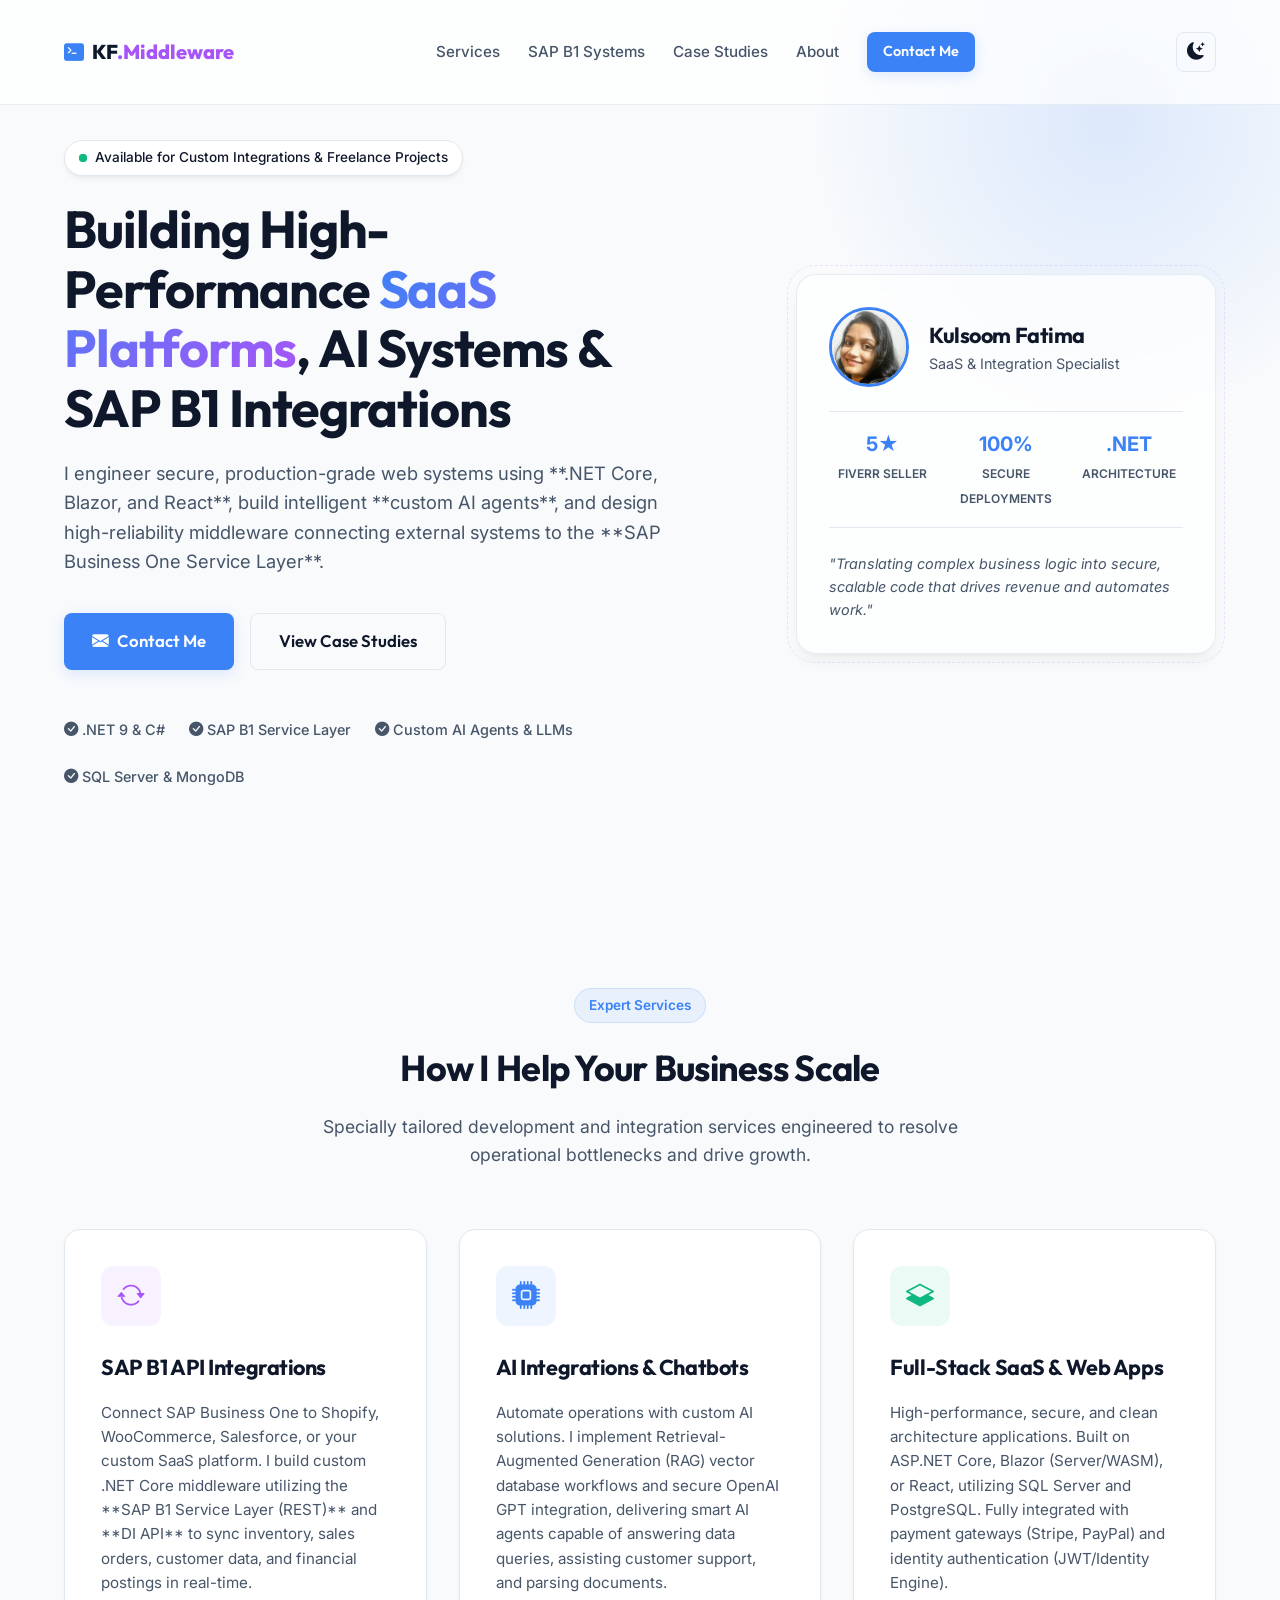
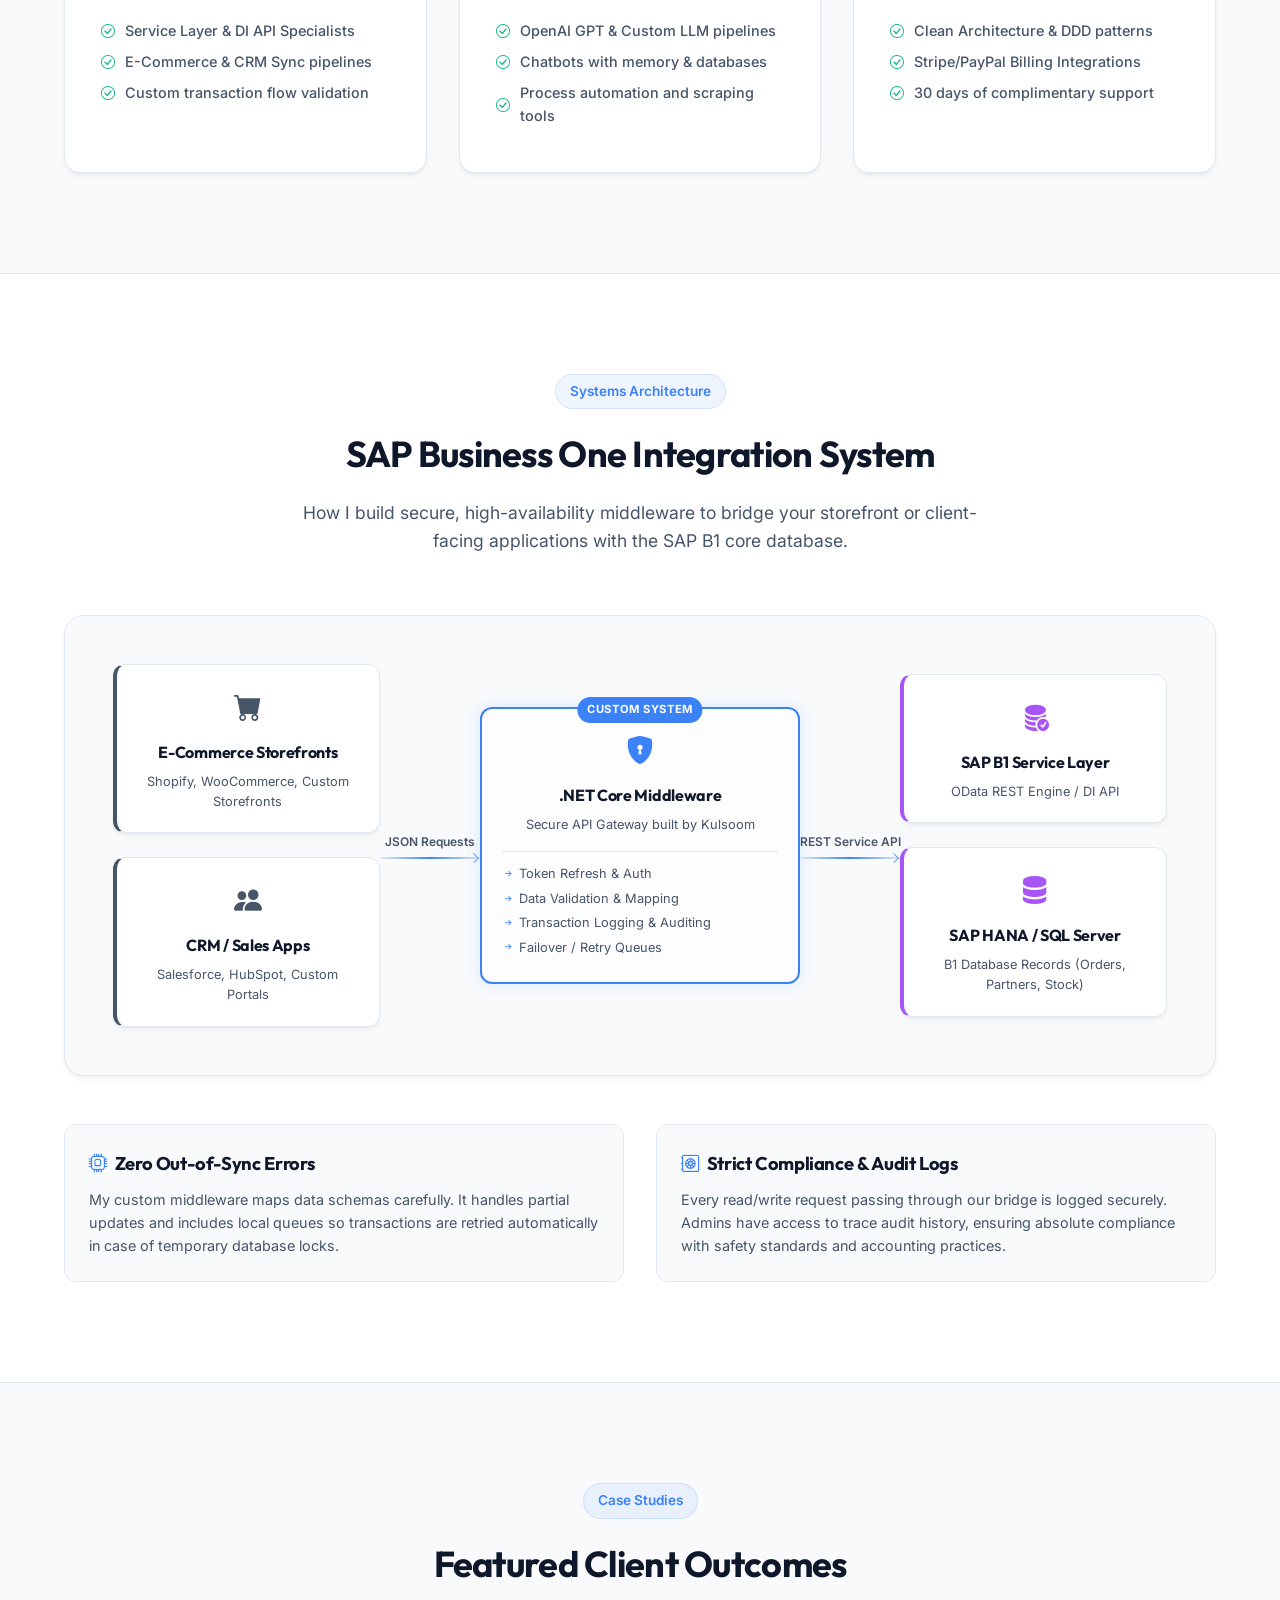
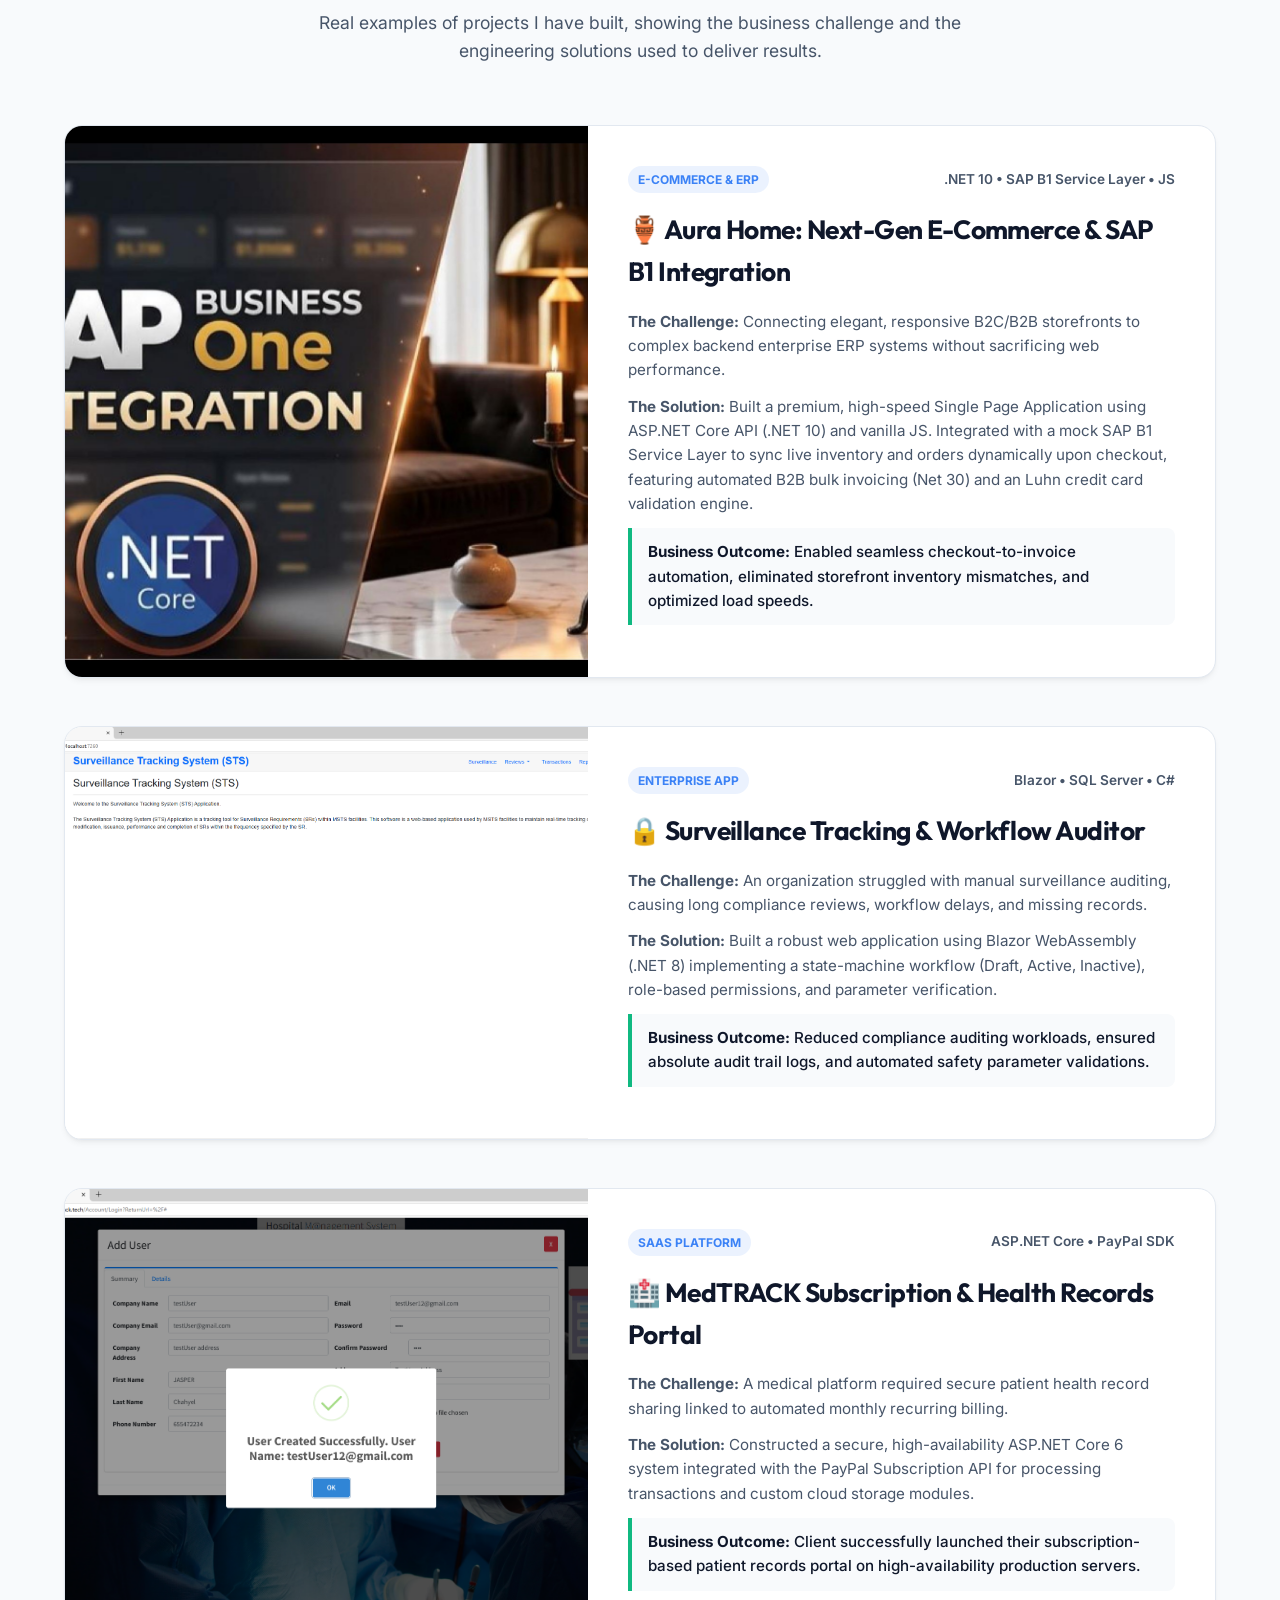
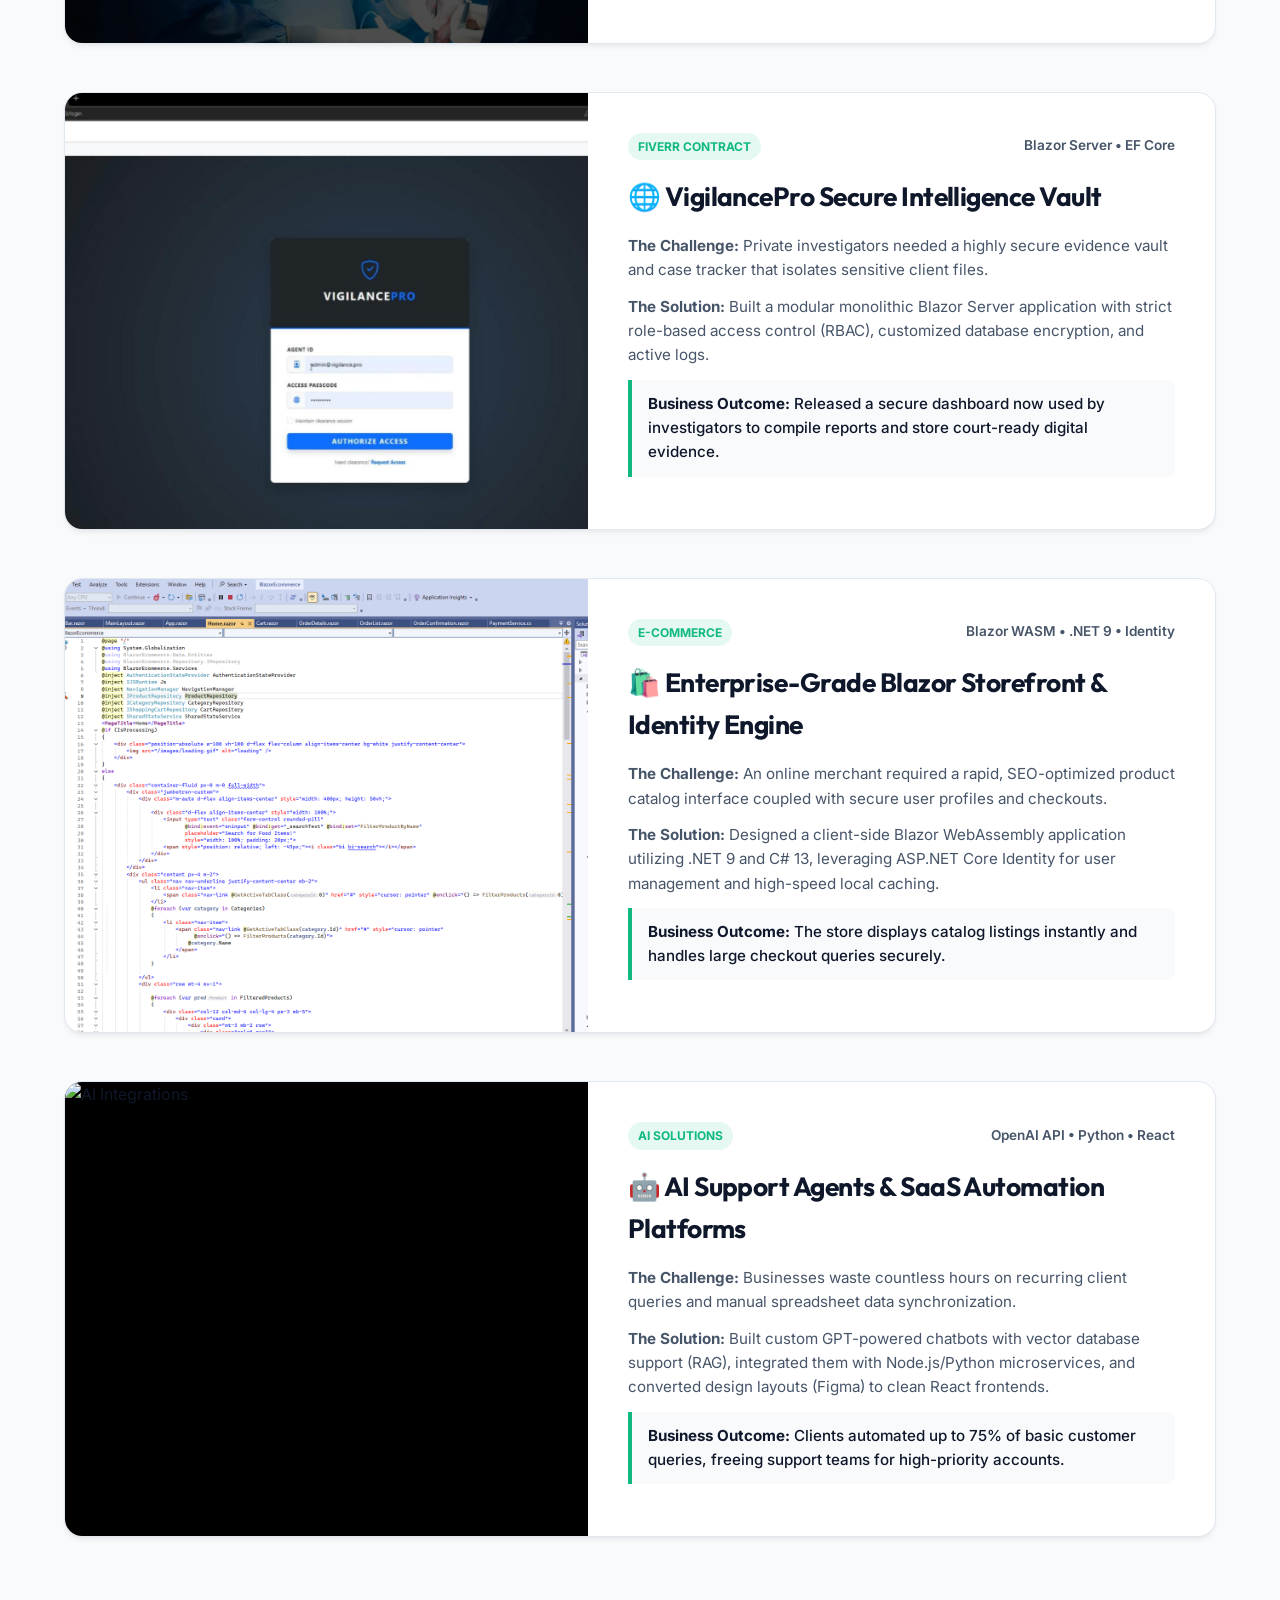
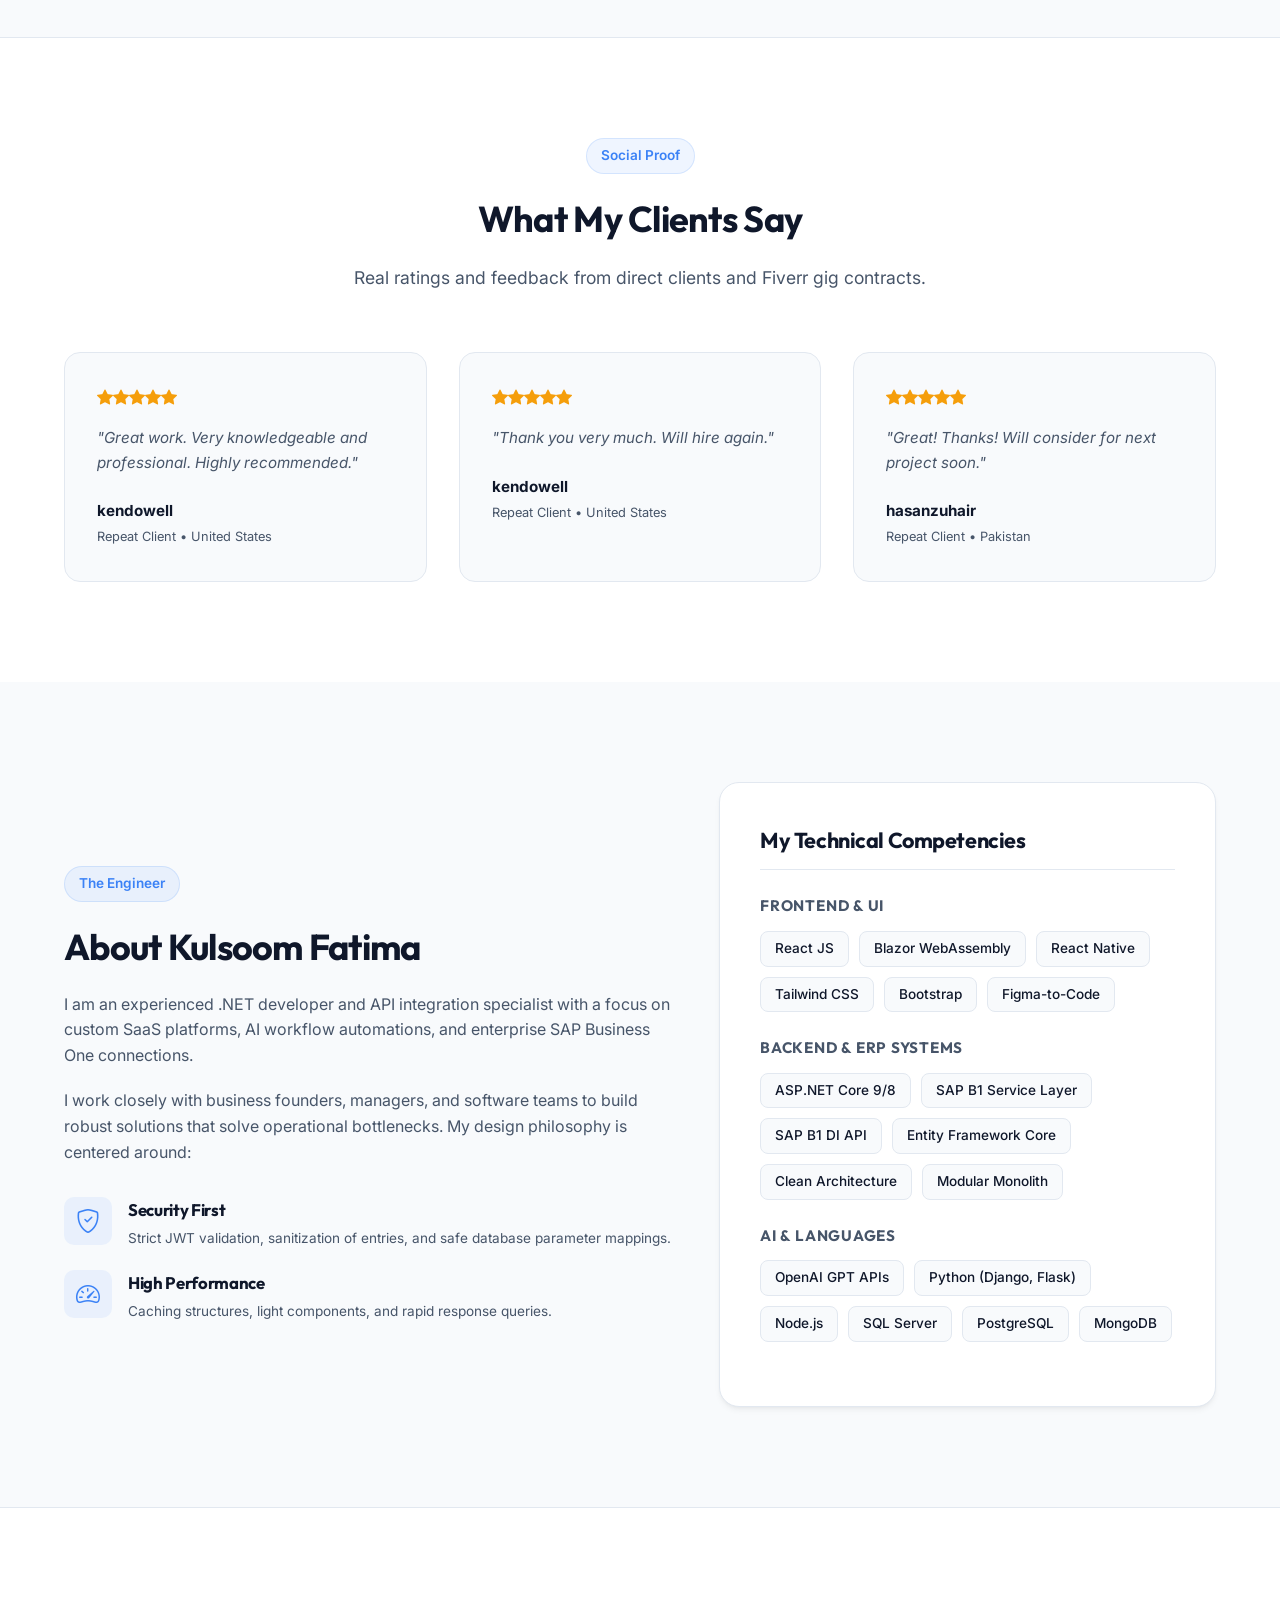
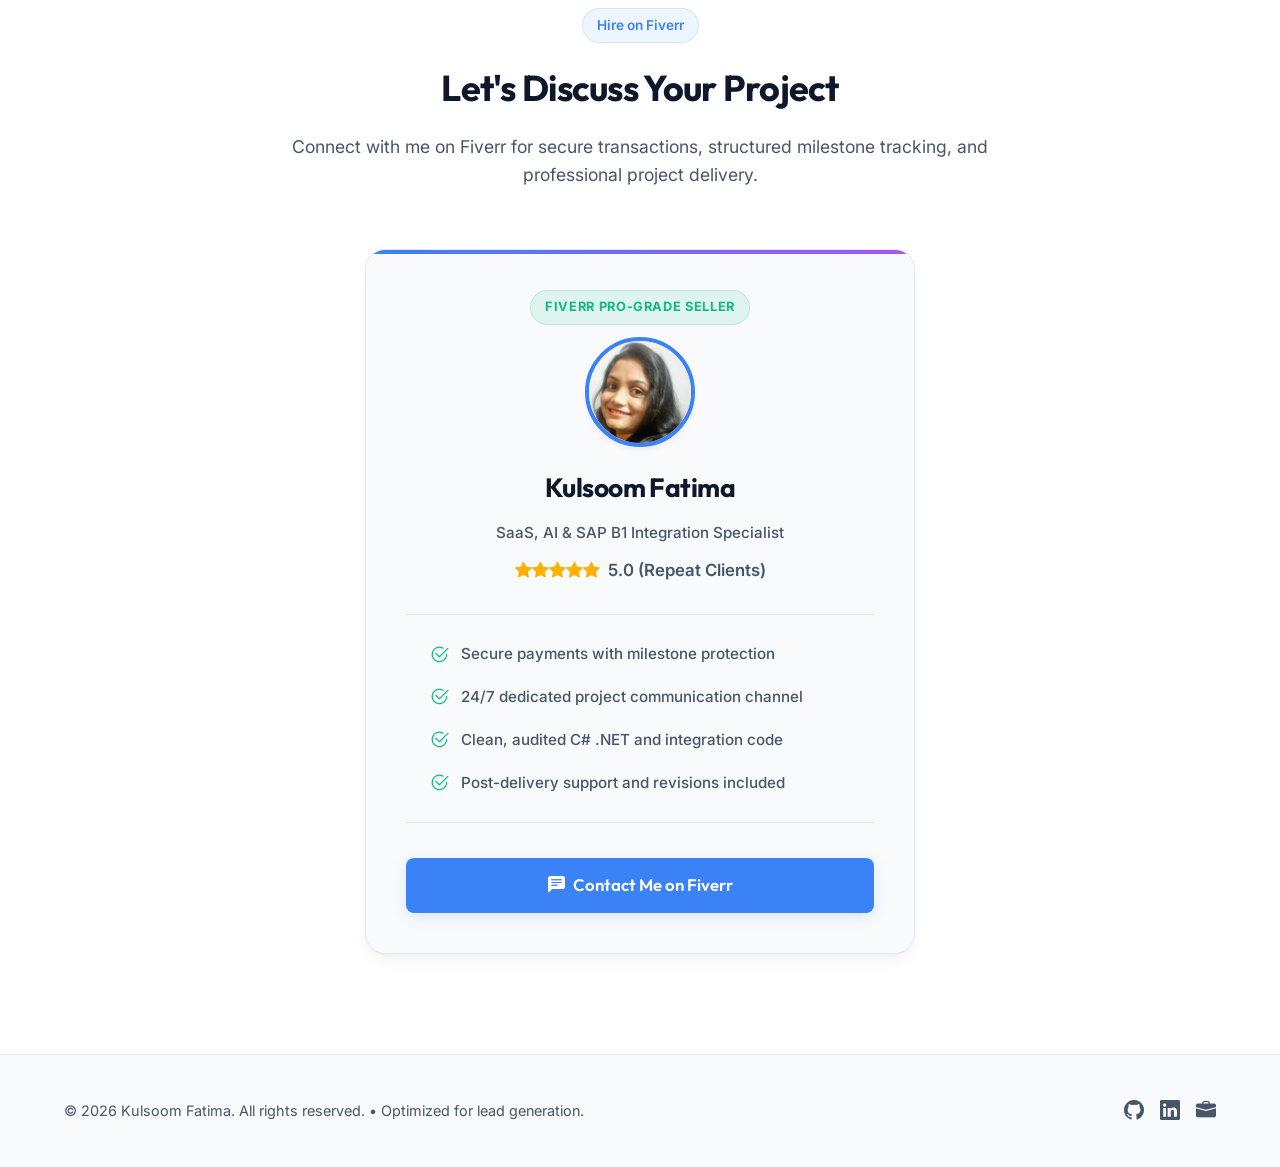
==== commit c0eb577e: "Change CTAs to 'Contact Me' scrolling links and bump cache buster to v1.4" ====
--- a/index.html
+++ b/index.html
@@ -37,7 +37,7 @@
     <link rel="icon" type="image/svg+xml" href="data:image/svg+xml,<svg xmlns=%22http://www.w3.org/2000/svg%22 viewBox=%220 0 100 100%22><text y=%22.9em%22 font-size=%2290%22>💻</text></svg>">
 
     <!-- Custom Style Sheet -->
-    <link rel="stylesheet" href="style.css?v=1.2">
+    <link rel="stylesheet" href="style.css?v=1.4">
 </head>
 <body>
 
@@ -54,7 +54,7 @@
                 <a href="#sapb1-architecture" class="nav-link">SAP B1 Systems</a>
                 <a href="#projects" class="nav-link">Case Studies</a>
                 <a href="#about" class="nav-link">About</a>
-                <a href="https://www.fiverr.com/kulsoomzuhair10" target="_blank" class="btn btn-primary nav-cta">Hire Me on Fiverr</a>
+                <a href="#contact" class="btn btn-primary nav-cta">Contact Me</a>
             </nav>
 
             <div class="nav-controls">
@@ -85,7 +85,7 @@
                 </p>
 
                 <div class="hero-actions">
-                    <a href="https://www.fiverr.com/kulsoomzuhair10" target="_blank" class="btn btn-primary btn-lg"><i class="bi bi-briefcase-fill me-2"></i>Hire Me on Fiverr</a>
+                    <a href="#contact" class="btn btn-primary btn-lg"><i class="bi bi-envelope-fill me-2"></i>Contact Me</a>
                     <a href="#projects" class="btn btn-secondary btn-lg">View Case Studies</a>
                 </div>
 
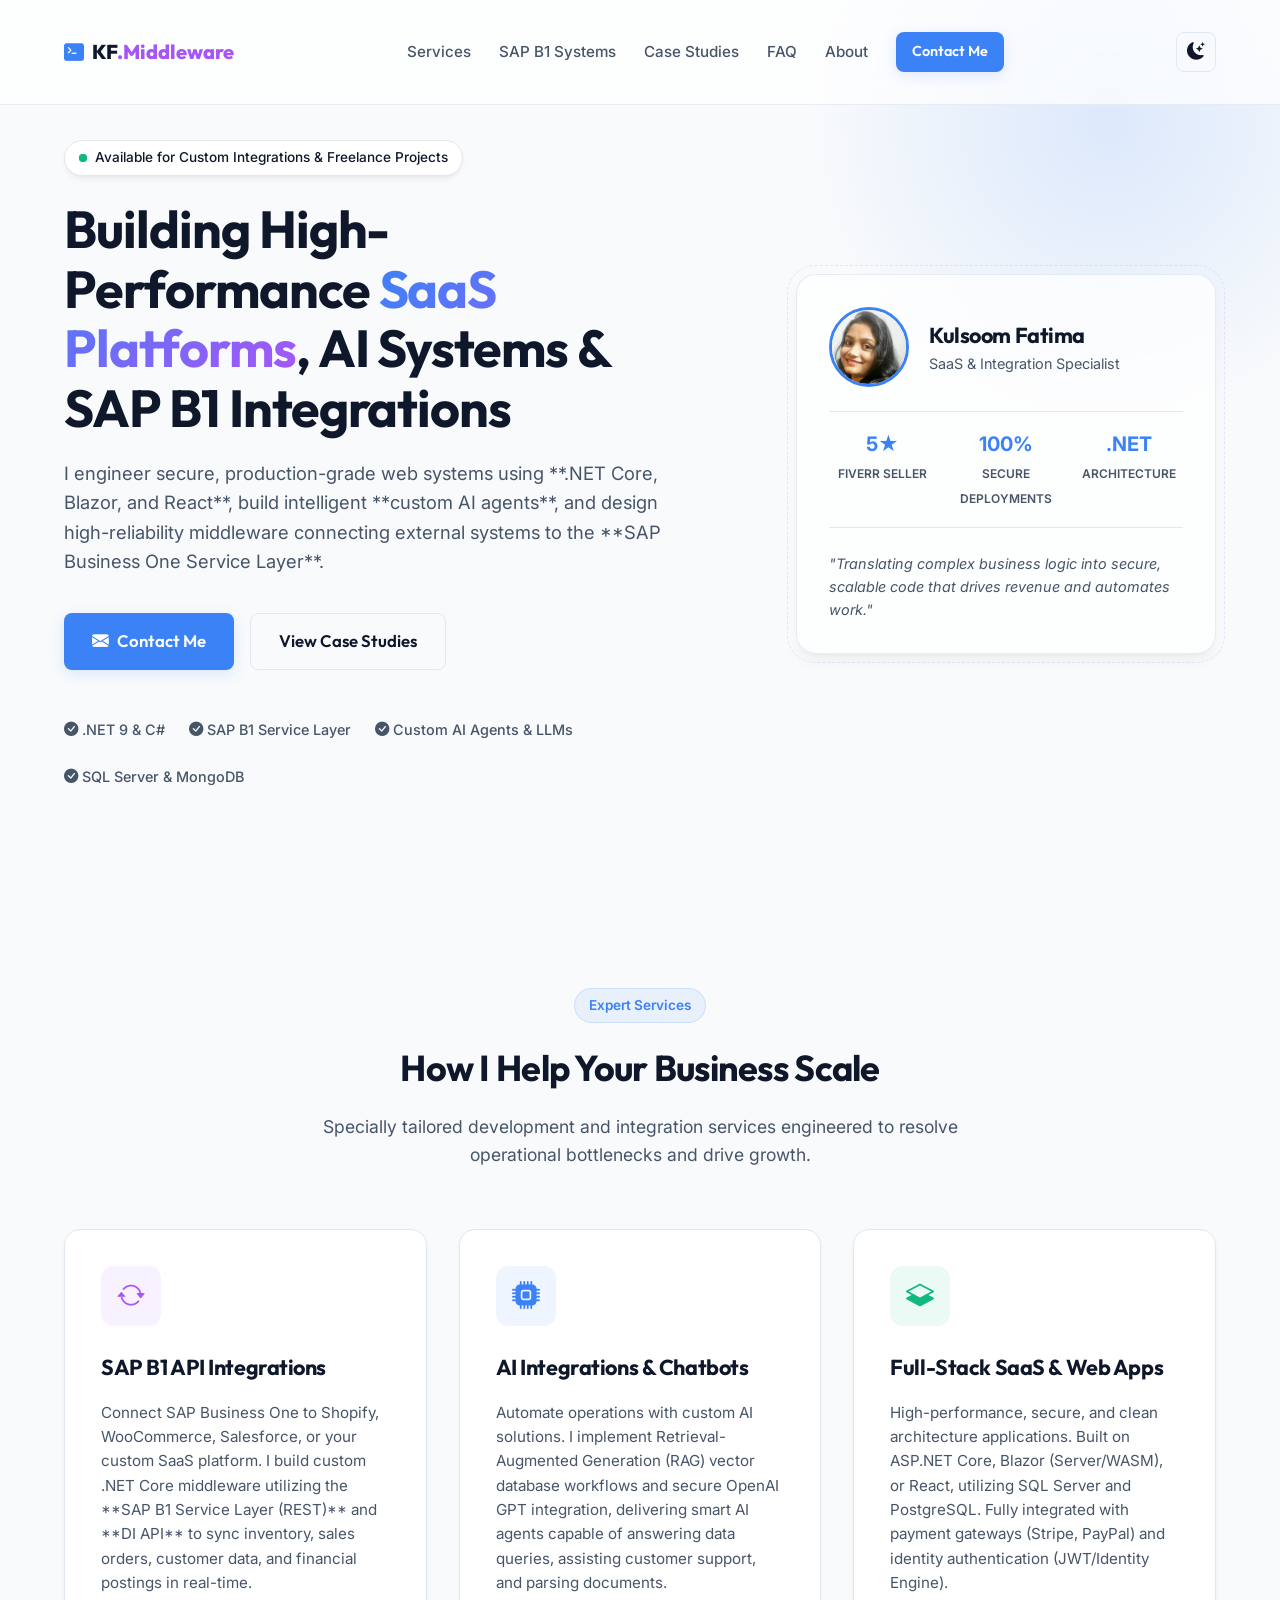
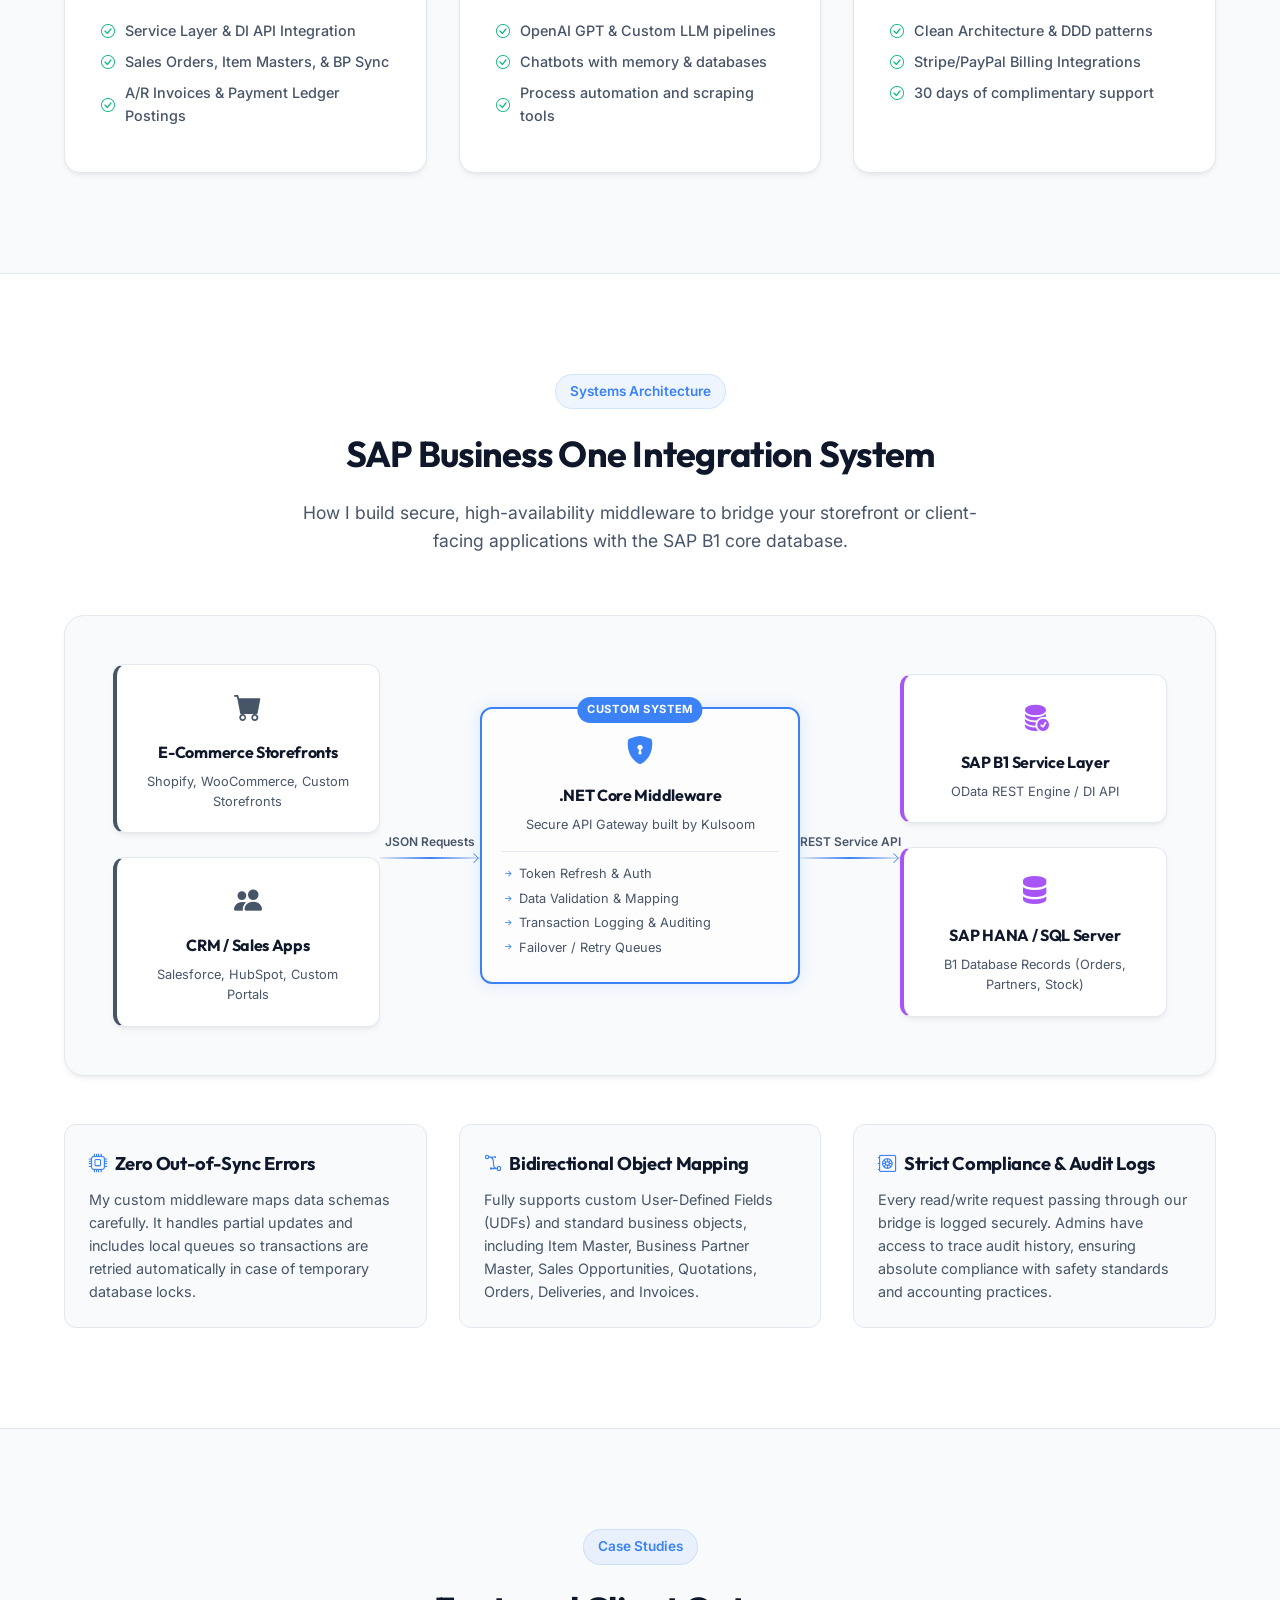
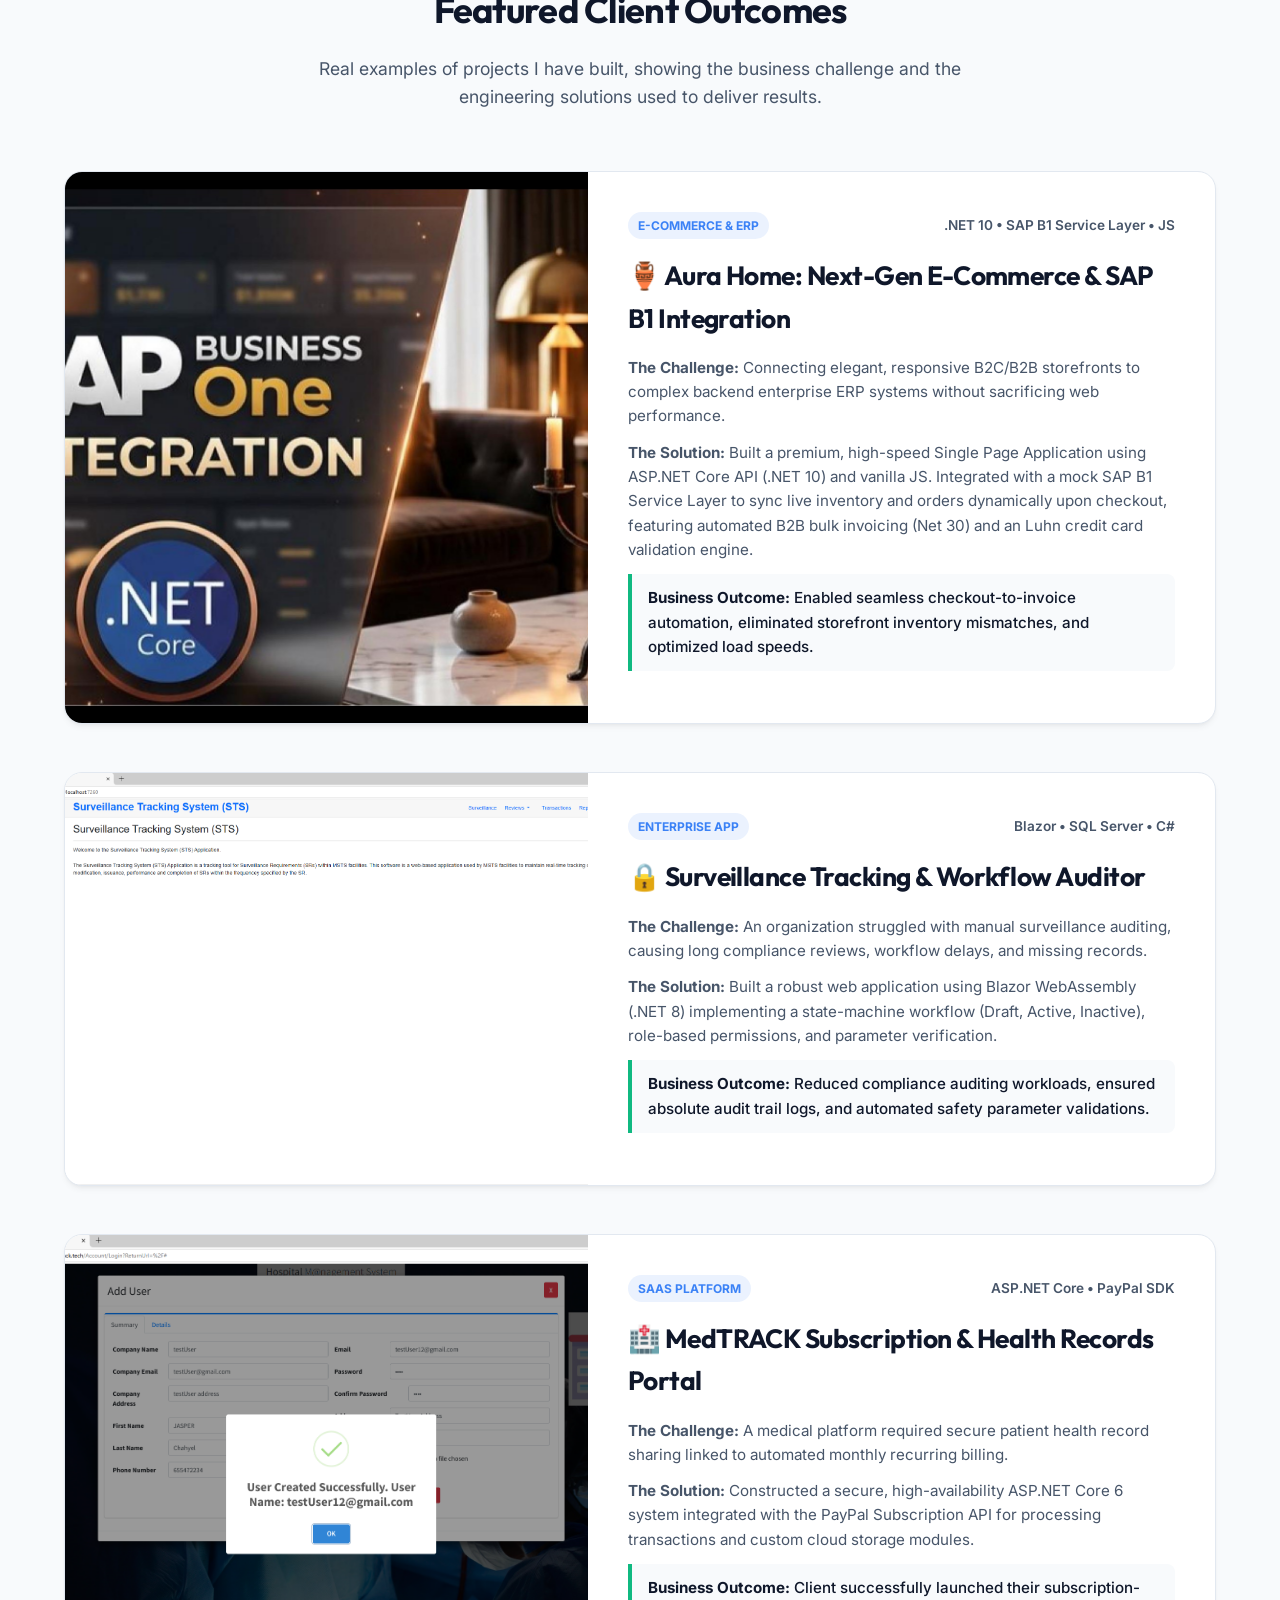
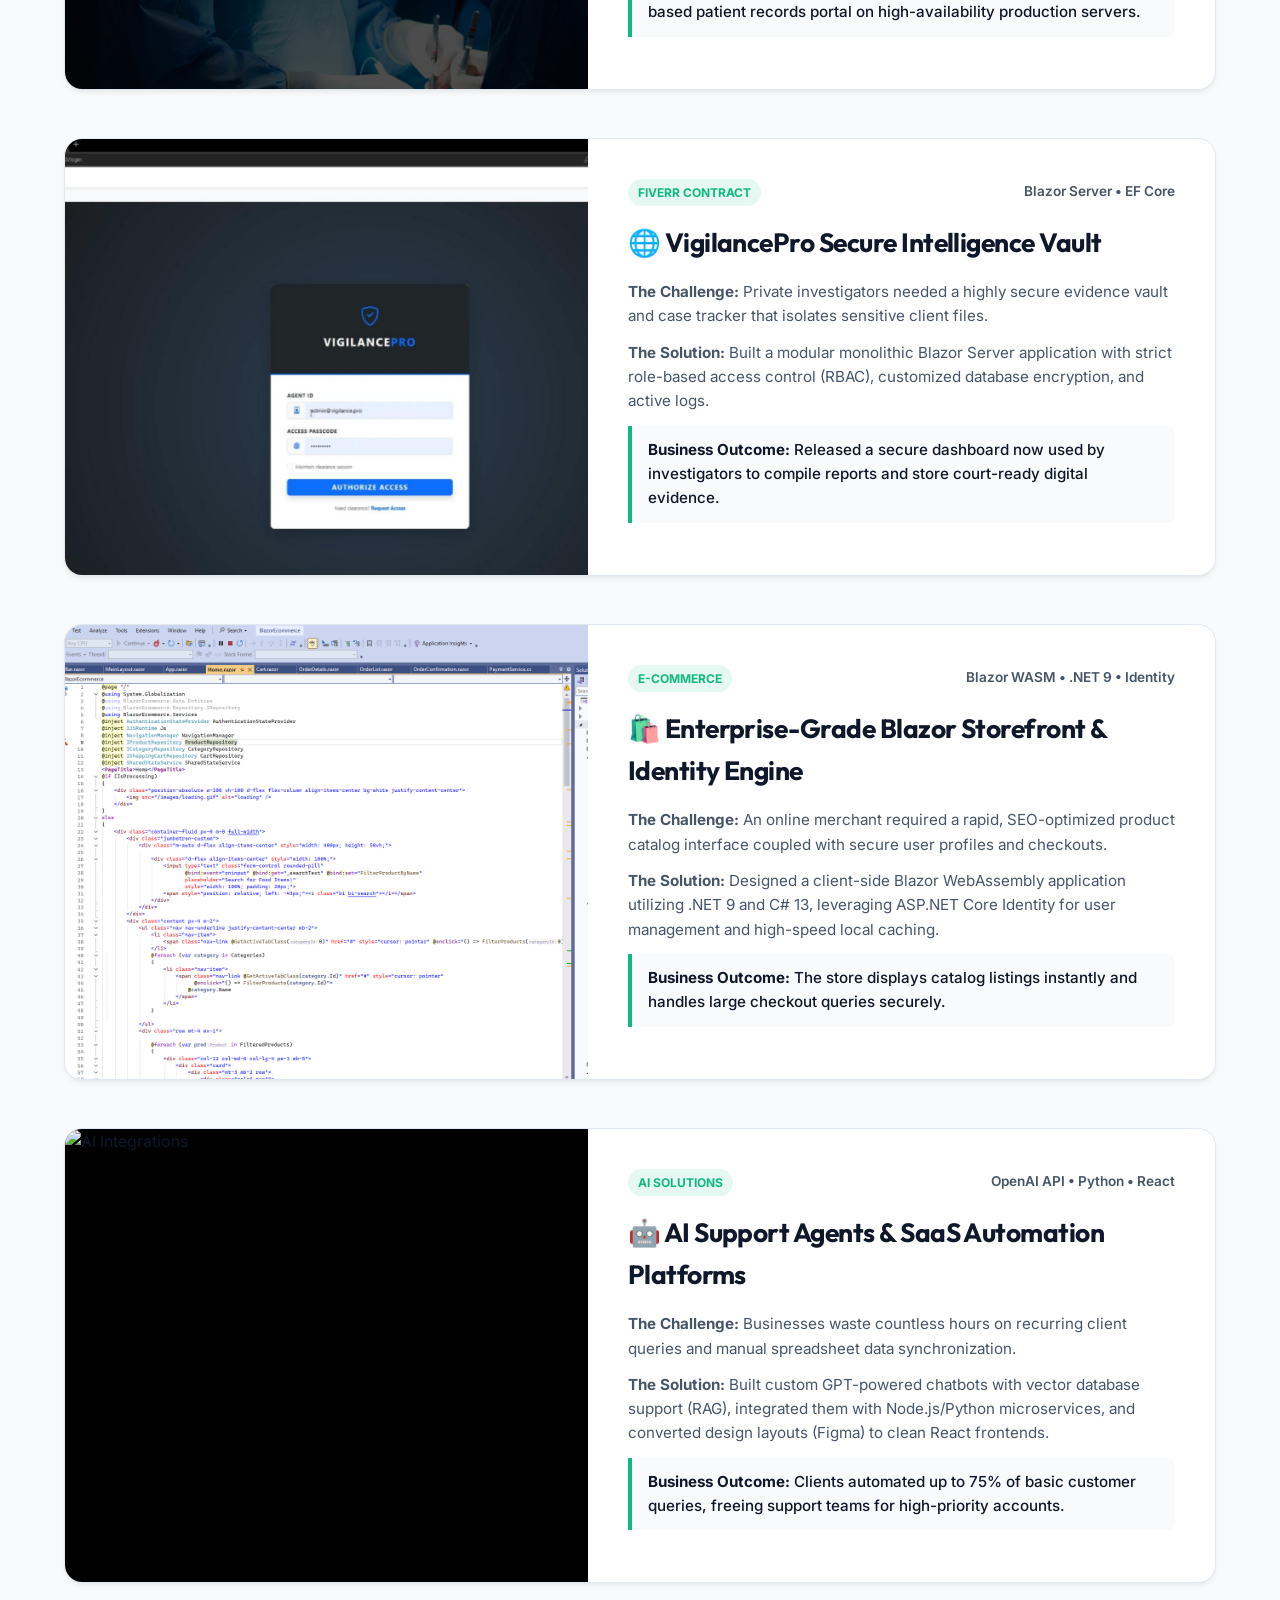
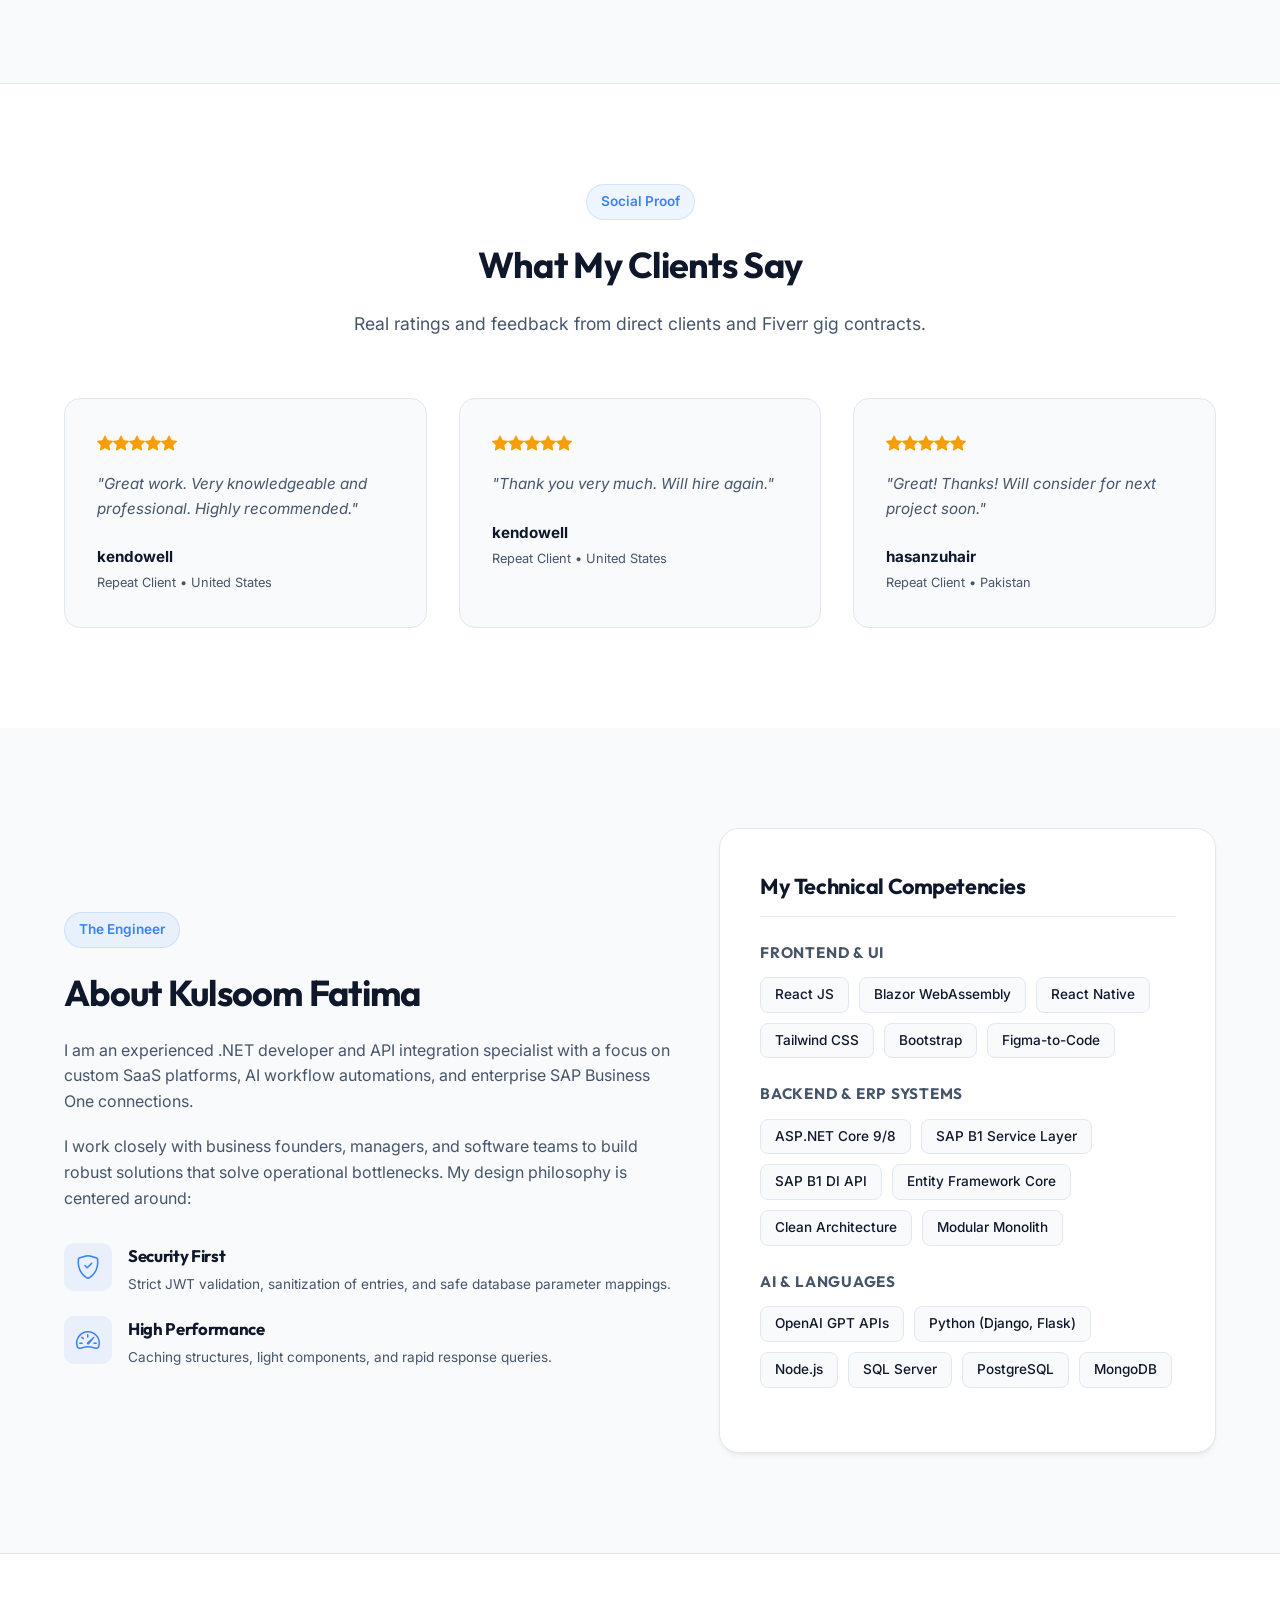
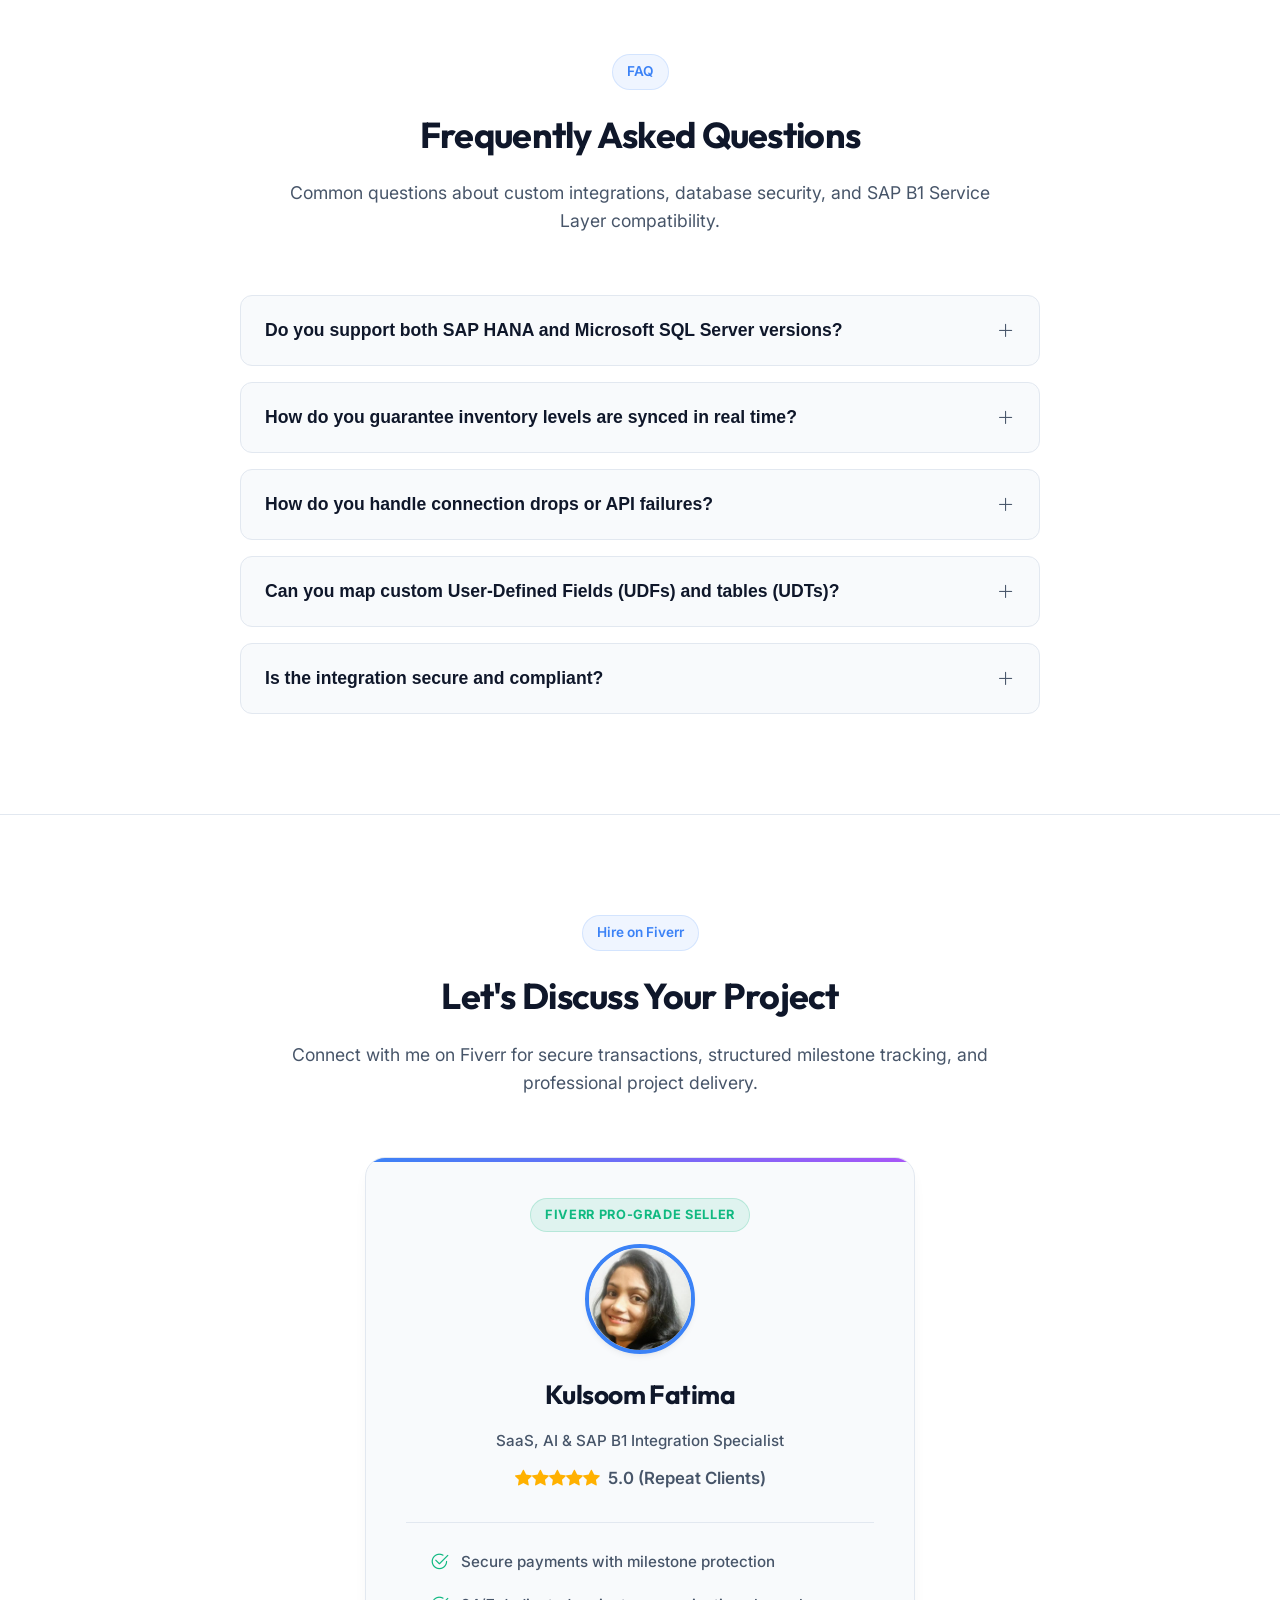
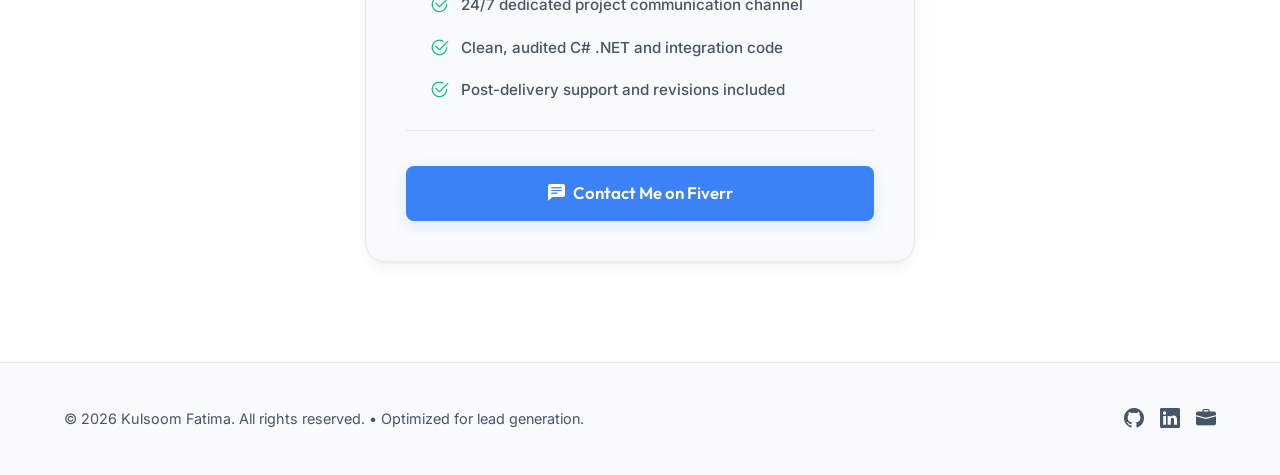
==== commit 2e4ff677: "Implement B2B self-branding recommendations: Add interactive FAQ accordion, expand systems architect" ====
--- a/index.html
+++ b/index.html
@@ -37,7 +37,17 @@
     <link rel="icon" type="image/svg+xml" href="data:image/svg+xml,<svg xmlns=%22http://www.w3.org/2000/svg%22 viewBox=%220 0 100 100%22><text y=%22.9em%22 font-size=%2290%22>💻</text></svg>">
 
     <!-- Custom Style Sheet -->
-    <link rel="stylesheet" href="style.css?v=1.4">
+    <link rel="stylesheet" href="style.css?v=1.5">
+
+    <!-- Google tag (gtag.js) for Analytics -->
+    <script async src="https://www.googletagmanager.com/gtag/js?id=G-4DMX8W0932"></script>
+    <script>
+      window.dataLayer = window.dataLayer || [];
+      function gtag(){dataLayer.push(arguments);}
+      gtag('js', new Date());
+
+      gtag('config', 'G-4DMX8W0932');
+    </script>
 </head>
 <body>
 
@@ -53,6 +63,7 @@
                 <a href="#services" class="nav-link">Services</a>
                 <a href="#sapb1-architecture" class="nav-link">SAP B1 Systems</a>
                 <a href="#projects" class="nav-link">Case Studies</a>
+                <a href="#faq" class="nav-link">FAQ</a>
                 <a href="#about" class="nav-link">About</a>
                 <a href="#contact" class="btn btn-primary nav-cta">Contact Me</a>
             </nav>
@@ -148,9 +159,9 @@
                         Connect SAP Business One to Shopify, WooCommerce, Salesforce, or your custom SaaS platform. I build custom .NET Core middleware utilizing the **SAP B1 Service Layer (REST)** and **DI API** to sync inventory, sales orders, customer data, and financial postings in real-time.
                     </p>
                     <ul class="service-bullets">
-                        <li><i class="bi bi-check-circle"></i> Service Layer & DI API Specialists</li>
-                        <li><i class="bi bi-check-circle"></i> E-Commerce & CRM Sync pipelines</li>
-                        <li><i class="bi bi-check-circle"></i> Custom transaction flow validation</li>
+                        <li><i class="bi bi-check-circle"></i> Service Layer & DI API Integration</li>
+                        <li><i class="bi bi-check-circle"></i> Sales Orders, Item Masters, & BP Sync</li>
+                        <li><i class="bi bi-check-circle"></i> A/R Invoices & Payment Ledger Postings</li>
                     </ul>
                 </div>
 
@@ -264,6 +275,10 @@
                 <div class="spec-card">
                     <h4><i class="bi bi-cpu"></i> Zero Out-of-Sync Errors</h4>
                     <p>My custom middleware maps data schemas carefully. It handles partial updates and includes local queues so transactions are retried automatically in case of temporary database locks.</p>
+                </div>
+                <div class="spec-card">
+                    <h4><i class="bi bi-bezier2"></i> Bidirectional Object Mapping</h4>
+                    <p>Fully supports custom User-Defined Fields (UDFs) and standard business objects, including Item Master, Business Partner Master, Sales Opportunities, Quotations, Orders, Deliveries, and Invoices.</p>
                 </div>
                 <div class="spec-card">
                     <h4><i class="bi bi-safe2"></i> Strict Compliance & Audit Logs</h4>
@@ -571,6 +586,74 @@
         </div>
     </section>
 
+    <!-- FAQ Section -->
+    <section id="faq" class="section faq-section">
+        <div class="container">
+            <div class="section-header text-center">
+                <span class="badge">FAQ</span>
+                <h2>Frequently Asked Questions</h2>
+                <p class="section-subtitle">Common questions about custom integrations, database security, and SAP B1 Service Layer compatibility.</p>
+            </div>
+
+            <div class="faq-container">
+                <!-- FAQ Item 1 -->
+                <div class="faq-item">
+                    <button class="faq-question">
+                        <span>Do you support both SAP HANA and Microsoft SQL Server versions?</span>
+                        <i class="bi bi-plus-lg"></i>
+                    </button>
+                    <div class="faq-answer">
+                        <p>Yes, absolutely. My custom middleware connects via the SAP Business One Service Layer (OData REST API), which natively supports both SAP HANA and Microsoft SQL Server database environments. If you are on an older SAP version without the Service Layer, I can build integrations using DI Server or direct DI API wrappers.</p>
+                    </div>
+                </div>
+
+                <!-- FAQ Item 2 -->
+                <div class="faq-item">
+                    <button class="faq-question">
+                        <span>How do you guarantee inventory levels are synced in real time?</span>
+                        <i class="bi bi-plus-lg"></i>
+                    </button>
+                    <div class="faq-answer">
+                        <p>The middleware utilizes event-driven triggers. When inventory changes occur in SAP B1 (e.g., Goods Receipt, Delivery, or Stock Transfer), a webhook notifies the middleware to update the connected storefront (Shopify, WooCommerce, etc.) instantly. Additionally, we run a daily reconciliation check to ensure 100% data alignment.</p>
+                    </div>
+                </div>
+
+                <!-- FAQ Item 3 -->
+                <div class="faq-item">
+                    <button class="faq-question">
+                        <span>How do you handle connection drops or API failures?</span>
+                        <i class="bi bi-plus-lg"></i>
+                    </button>
+                    <div class="faq-answer">
+                        <p>The middleware is built with local failover storage and a retry queue. If your SAP B1 server goes offline or has network drops, incoming orders from your storefront are safely cached locally in a secure, encrypted database. The queue automatically retries sending the orders to SAP B1 once the connection is restored, ensuring zero lost transactions.</p>
+                    </div>
+                </div>
+
+                <!-- FAQ Item 4 -->
+                <div class="faq-item">
+                    <button class="faq-question">
+                        <span>Can you map custom User-Defined Fields (UDFs) and tables (UDTs)?</span>
+                        <i class="bi bi-plus-lg"></i>
+                    </button>
+                    <div class="faq-answer">
+                        <p>Yes, this is a standard requirement for most SAP B1 deployments. The custom middleware layer includes a schema-mapping engine that allows us to map any custom fields (UDFs) on Business Partners, Items, Sales Orders, or Invoices to corresponding custom data fields on your e-commerce platform.</p>
+                    </div>
+                </div>
+
+                <!-- FAQ Item 5 -->
+                <div class="faq-item">
+                    <button class="faq-question">
+                        <span>Is the integration secure and compliant?</span>
+                        <i class="bi bi-plus-lg"></i>
+                    </button>
+                    <div class="faq-answer">
+                        <p>Security is a primary focus. All API traffic passes through secure HTTPS connections with JWT (JSON Web Tokens) or OAuth2 authentication. Credentials (SAP usernames, passwords, database settings) are encrypted and stored securely using environment variables or a key vault. We also implement IP whitelisting to restrict API access to trusted servers only.</p>
+                    </div>
+                </div>
+            </div>
+        </div>
+    </section>
+
     <!-- Contact Section (Fiverr Gig Promotion) -->
     <section id="contact" class="section contact-section">
         <div class="container">
@@ -646,6 +729,6 @@
     </div>
 
     <!-- Script file -->
-    <script src="app.js"></script>
+    <script src="app.js?v=1.5"></script>
 </body>
 </html>
--- a/style.css
+++ b/style.css
@@ -640,7 +640,7 @@
 
 .architecture-specs {
     display: grid;
-    grid-template-columns: repeat(2, 1fr);
+    grid-template-columns: repeat(3, 1fr);
     gap: 32px;
 }
 
@@ -1431,3 +1431,79 @@
     color: var(--accent-success);
     font-size: 1.2rem;
 }
+
+/* FAQ Section Styles */
+.faq-section {
+    background-color: var(--bg-secondary);
+    border-top: 1px solid var(--border-color);
+}
+
+.faq-container {
+    max-width: 800px;
+    margin: 40px auto 0;
+    display: flex;
+    flex-direction: column;
+    gap: 16px;
+}
+
+.faq-item {
+    background: var(--bg-primary);
+    border: 1px solid var(--border-color);
+    border-radius: 12px;
+    overflow: hidden;
+    transition: all 0.3s ease;
+}
+
+.faq-item:hover {
+    border-color: rgba(99, 102, 241, 0.4);
+    box-shadow: var(--shadow);
+}
+
+.faq-question {
+    width: 100%;
+    padding: 24px;
+    display: flex;
+    justify-content: space-between;
+    align-items: center;
+    background: none;
+    border: none;
+    color: var(--text-primary);
+    font-size: 1.1rem;
+    font-weight: 600;
+    text-align: left;
+    cursor: pointer;
+    transition: color 0.3s ease;
+}
+
+.faq-question:hover {
+    color: var(--accent-primary);
+}
+
+.faq-question i {
+    font-size: 1.1rem;
+    color: var(--text-secondary);
+    transition: transform 0.3s ease;
+}
+
+.faq-item.active .faq-question i {
+    transform: rotate(45deg);
+    color: var(--accent-primary);
+}
+
+.faq-answer {
+    max-height: 0;
+    overflow: hidden;
+    transition: max-height 0.3s ease-out, padding 0.3s ease;
+    padding: 0 24px;
+}
+
+.faq-item.active .faq-answer {
+    padding-bottom: 24px;
+}
+
+.faq-answer p {
+    color: var(--text-secondary);
+    font-size: 0.95rem;
+    line-height: 1.6;
+    margin: 0;
+}
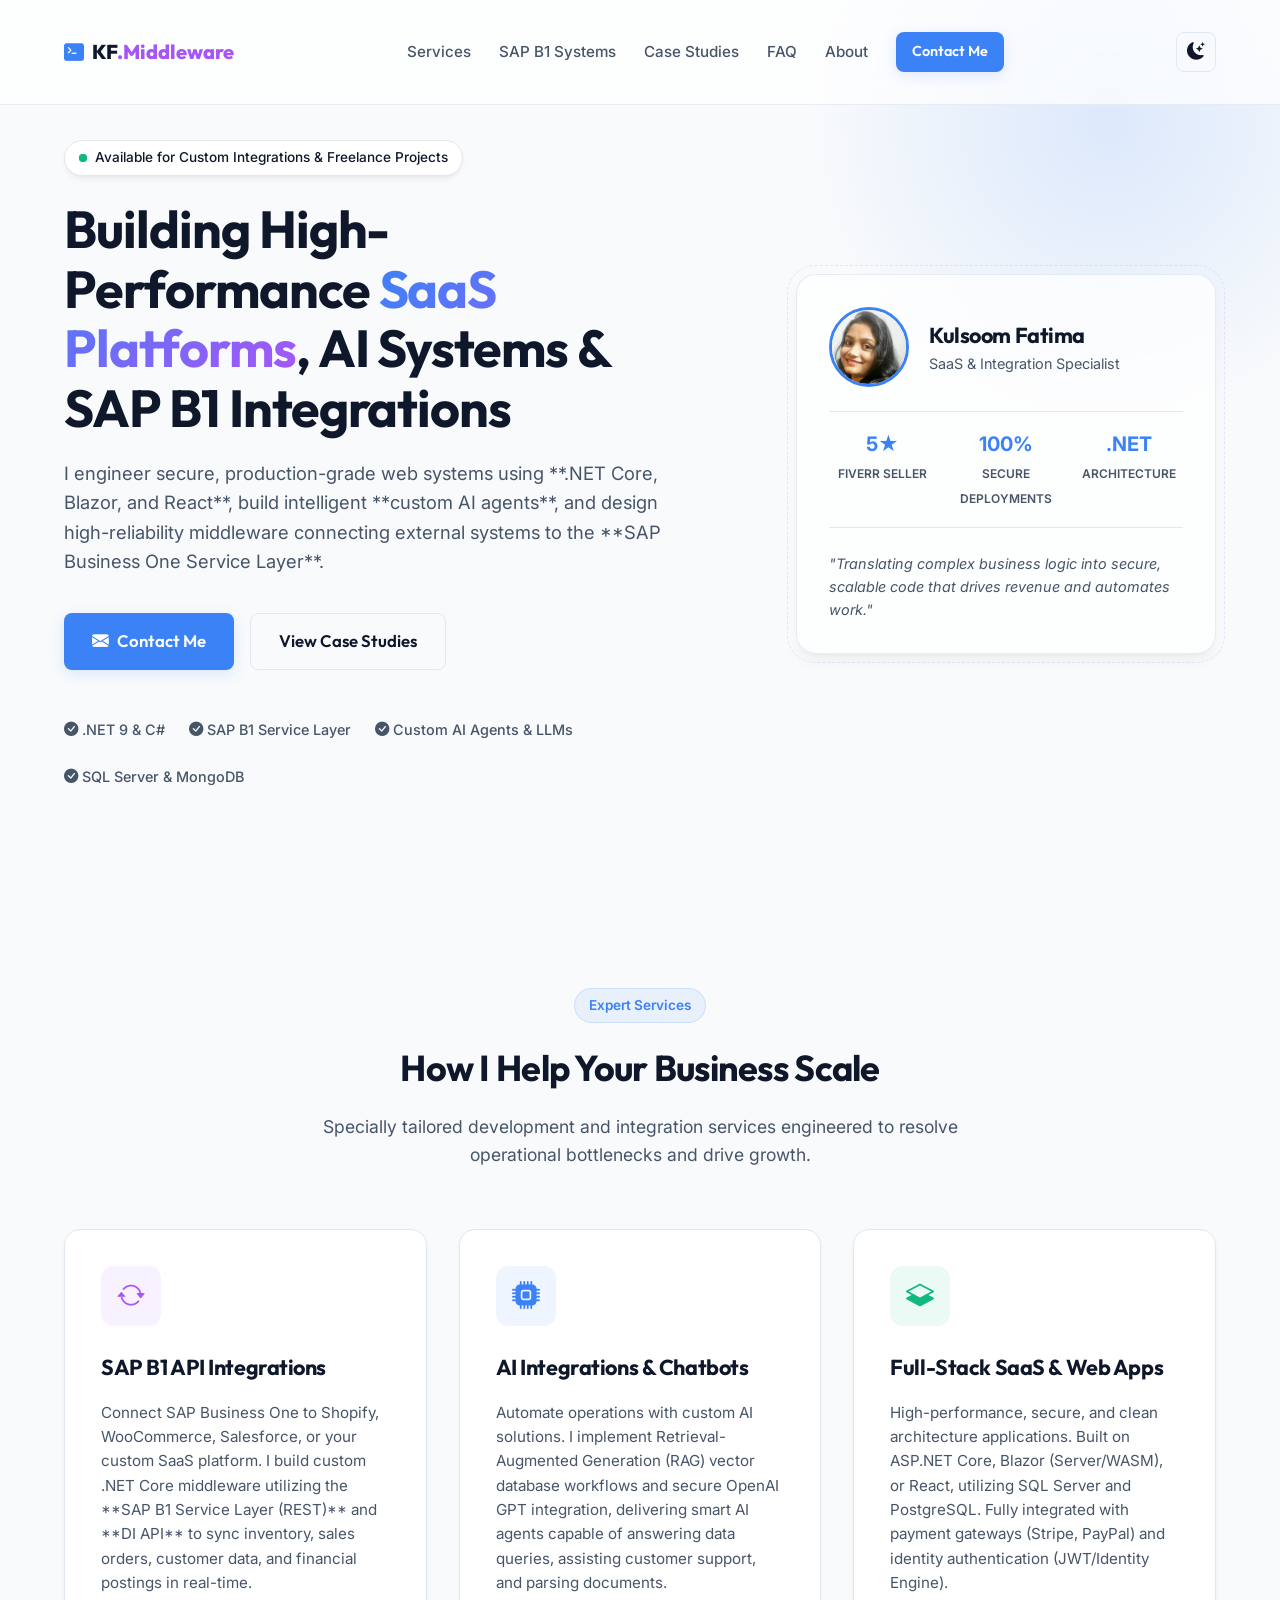
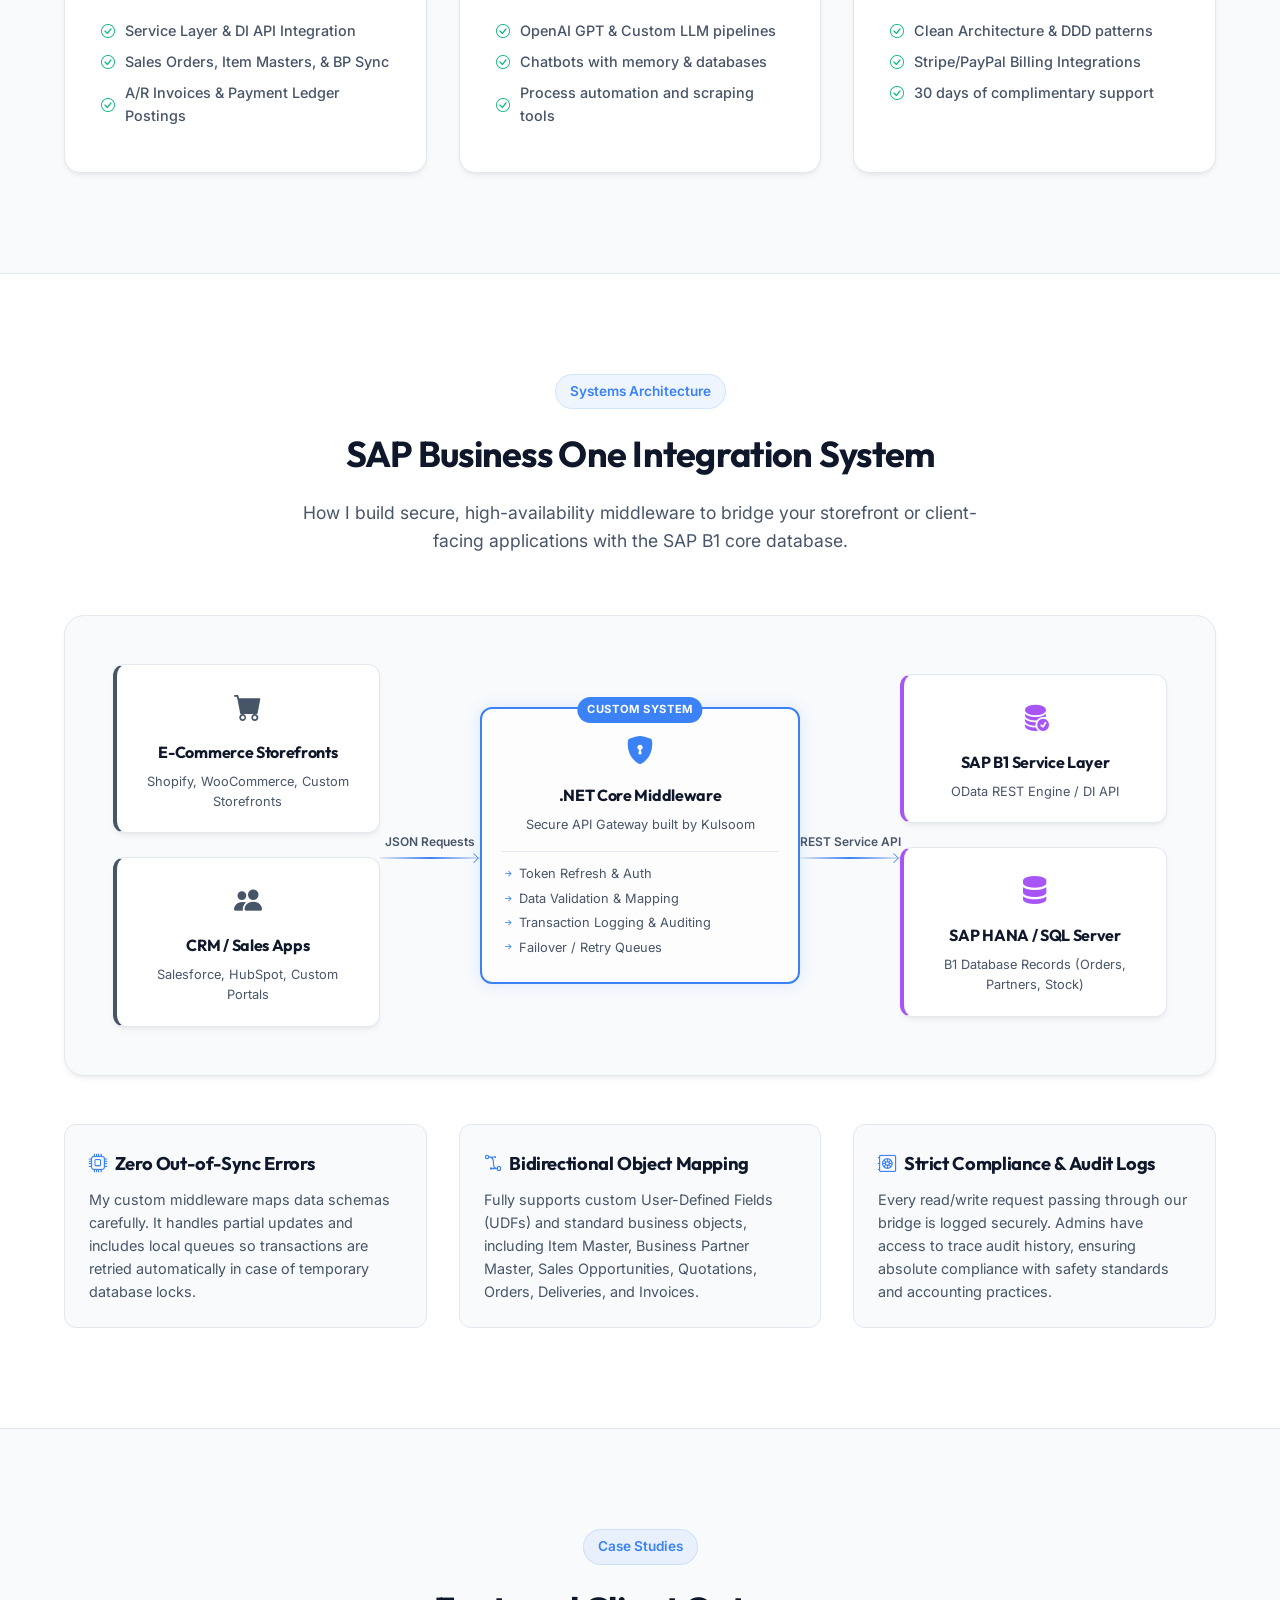
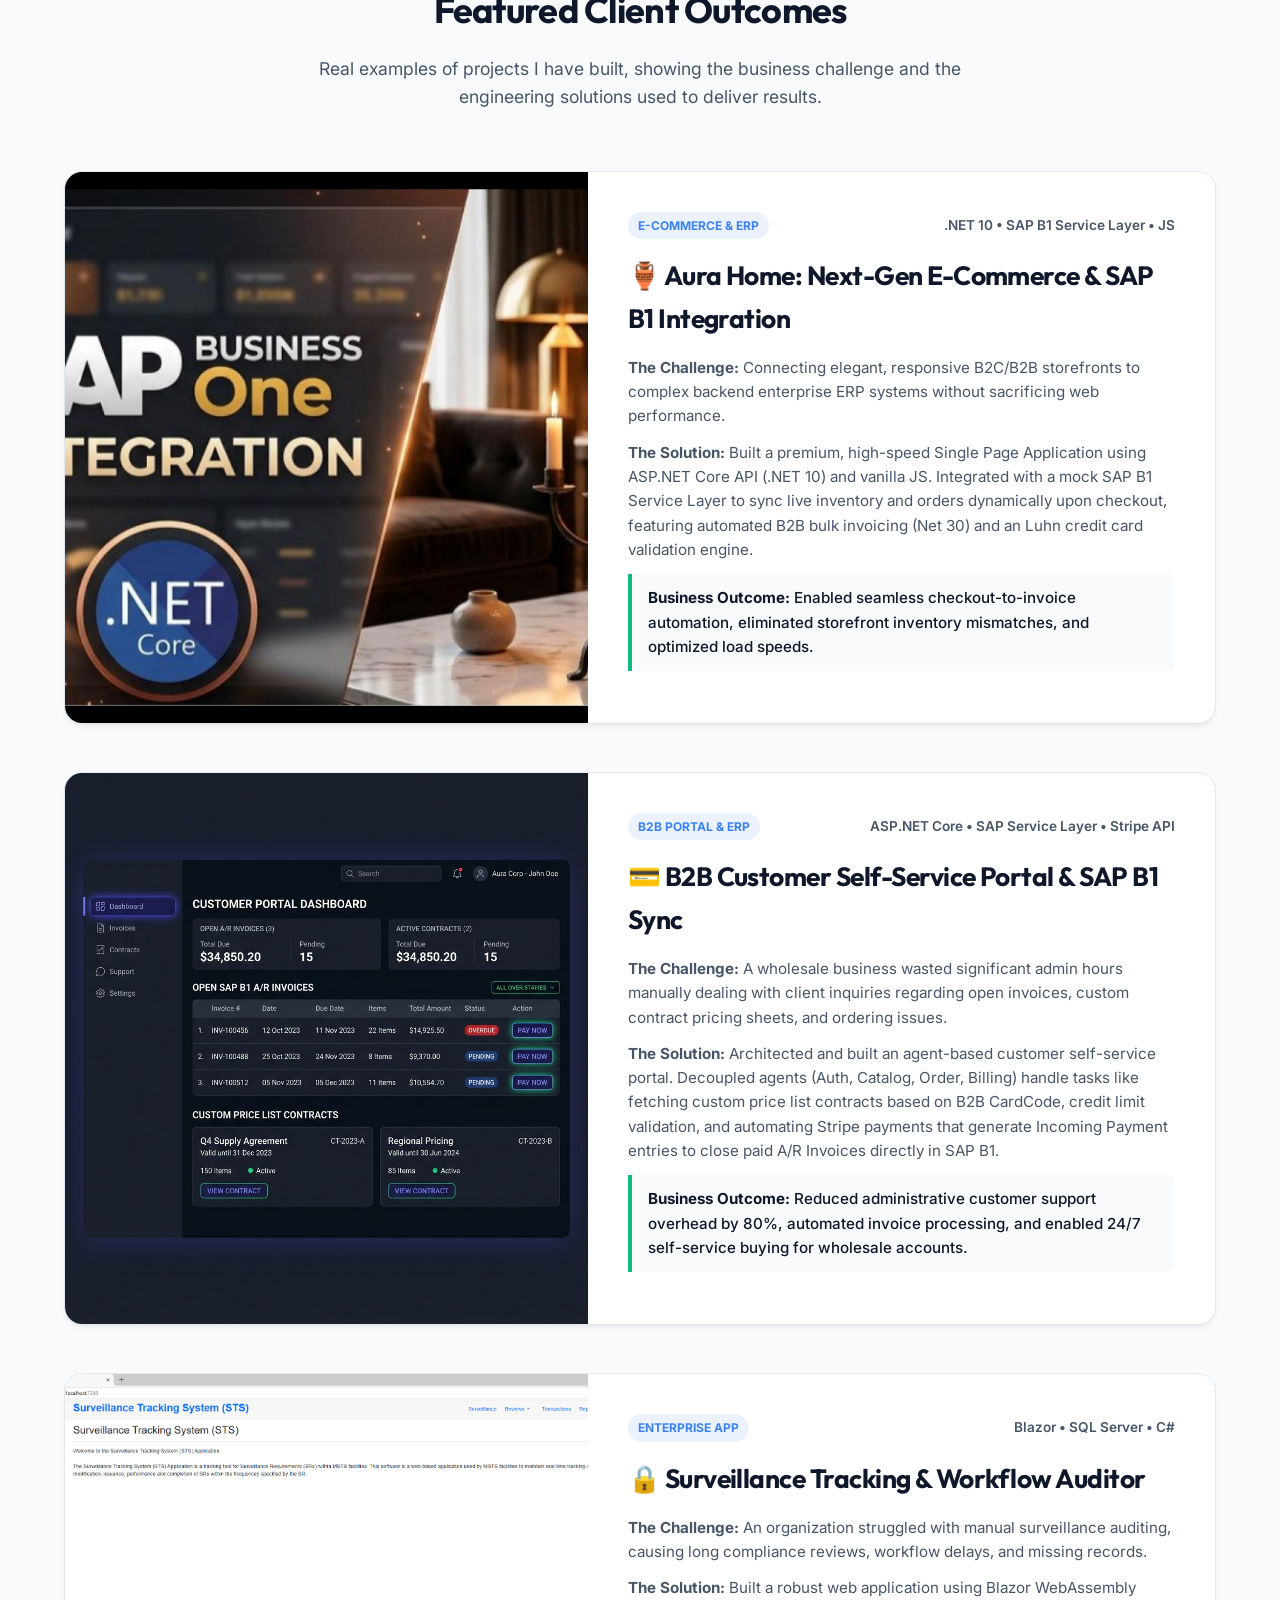
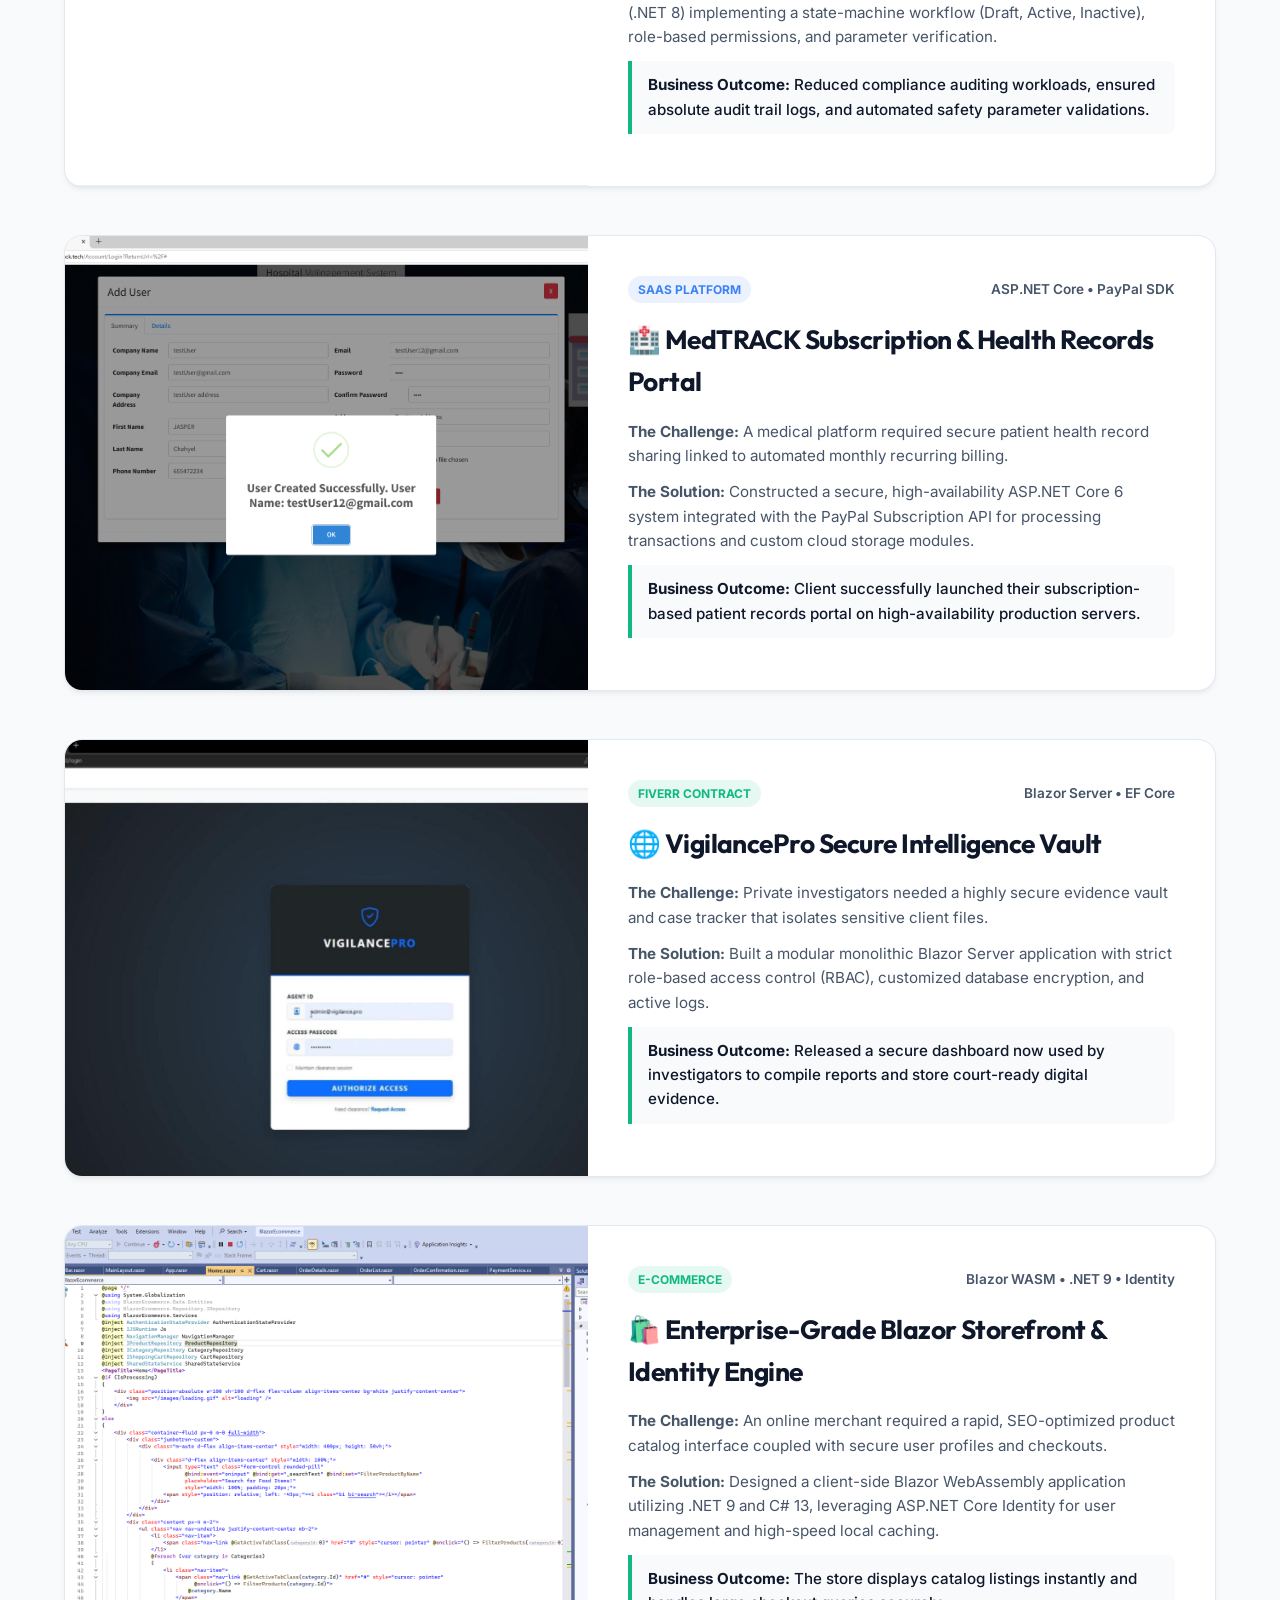
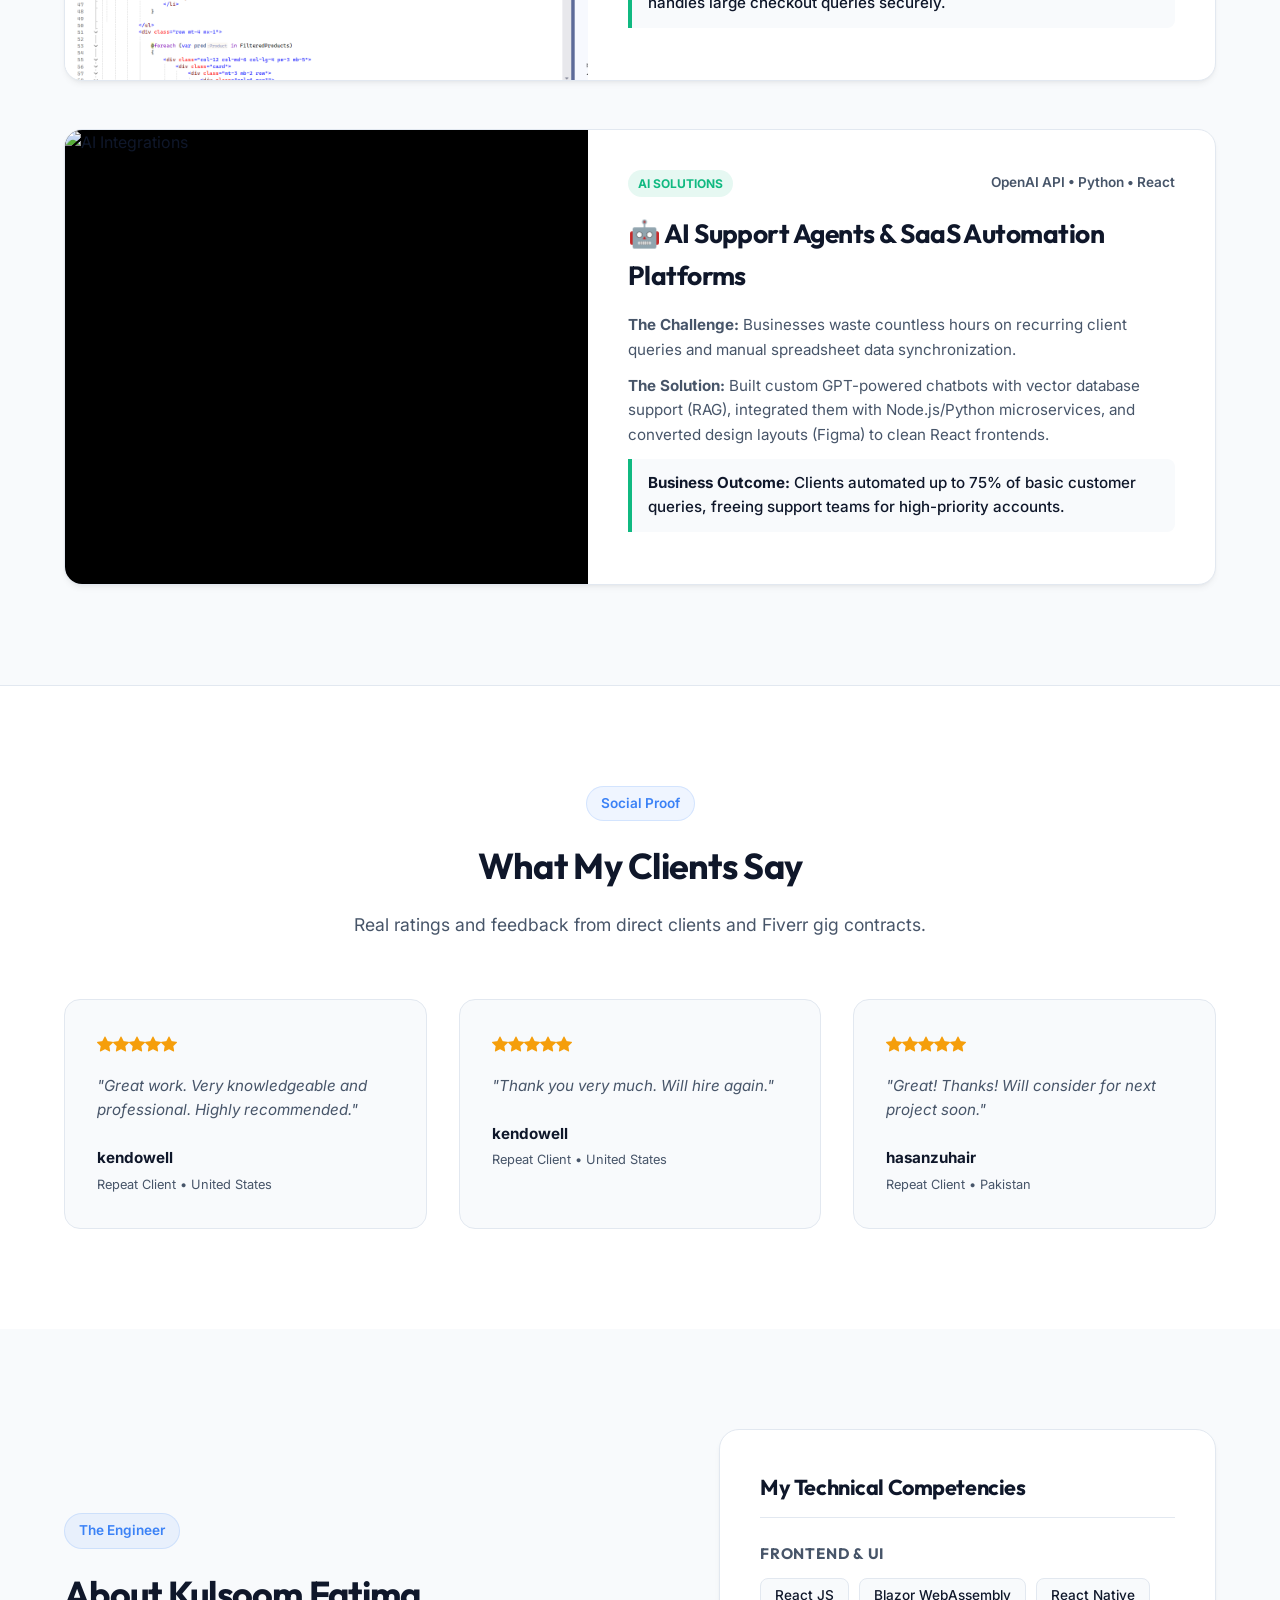
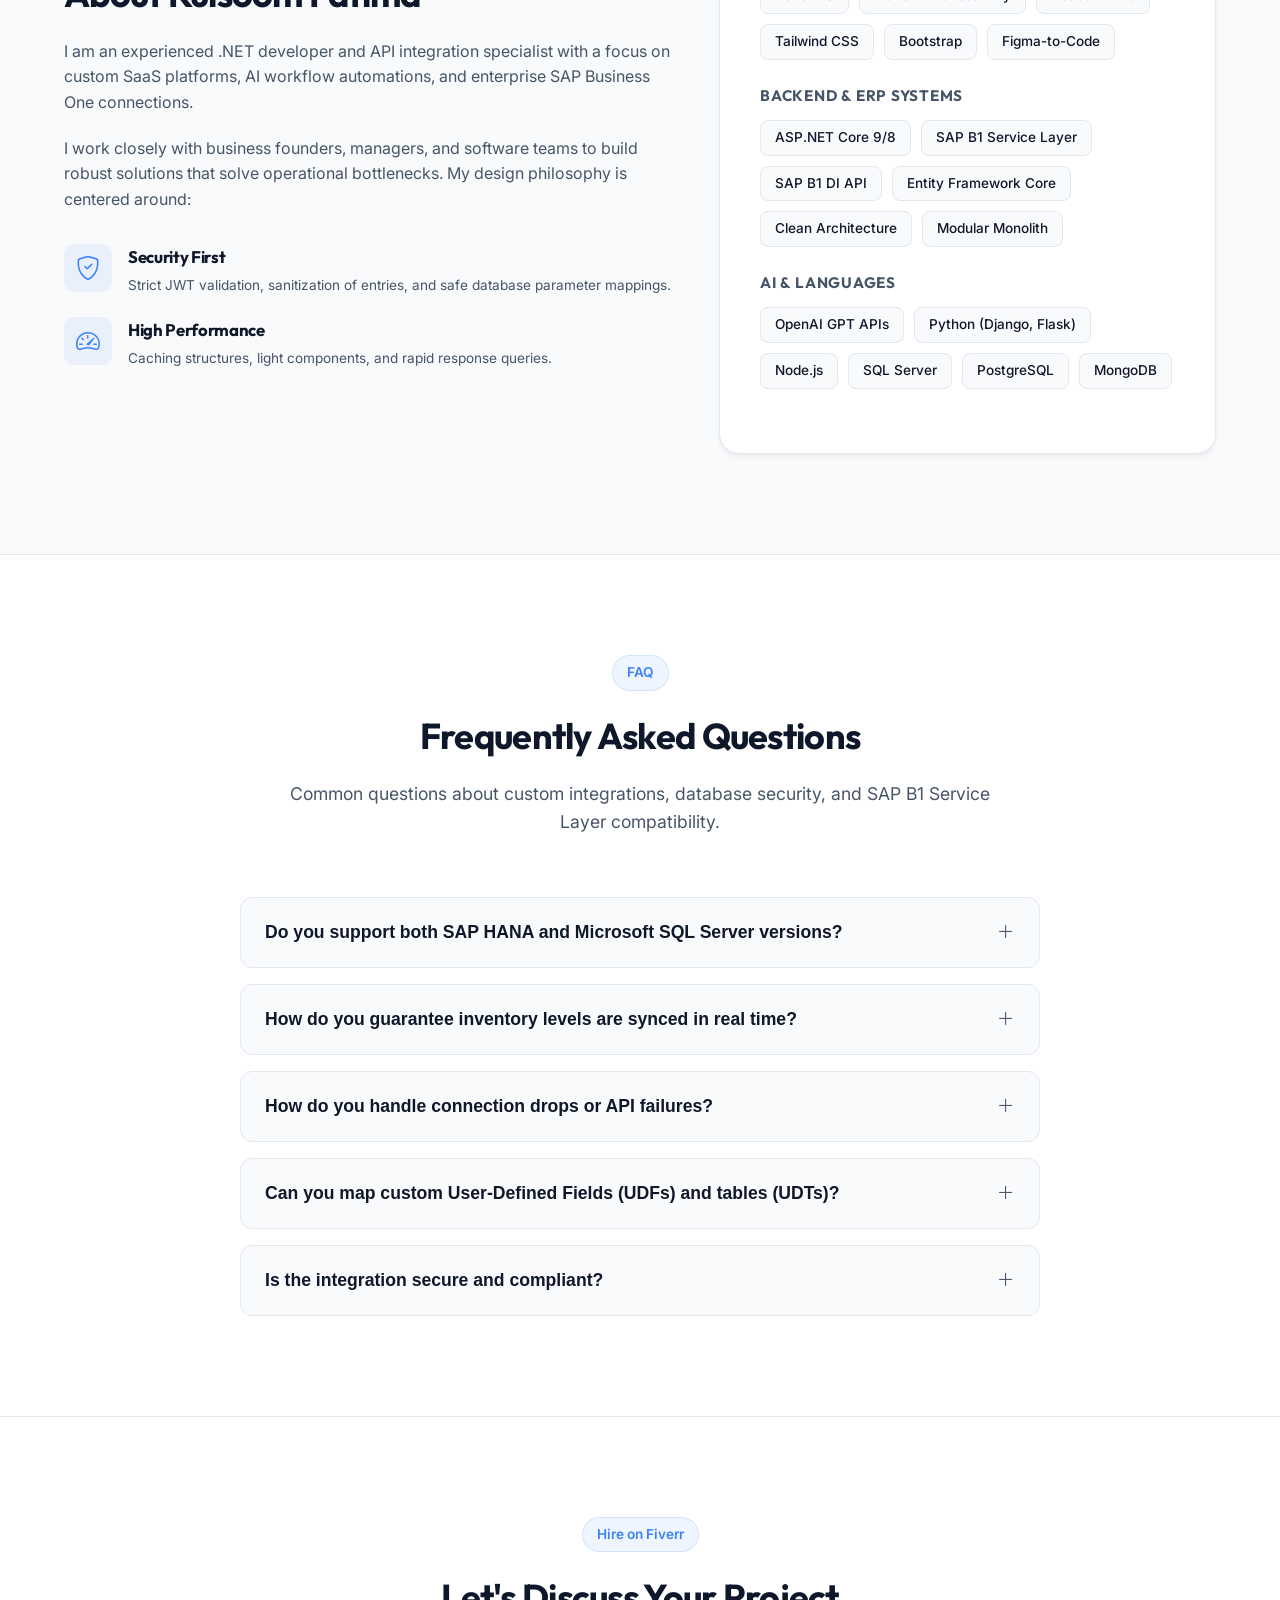
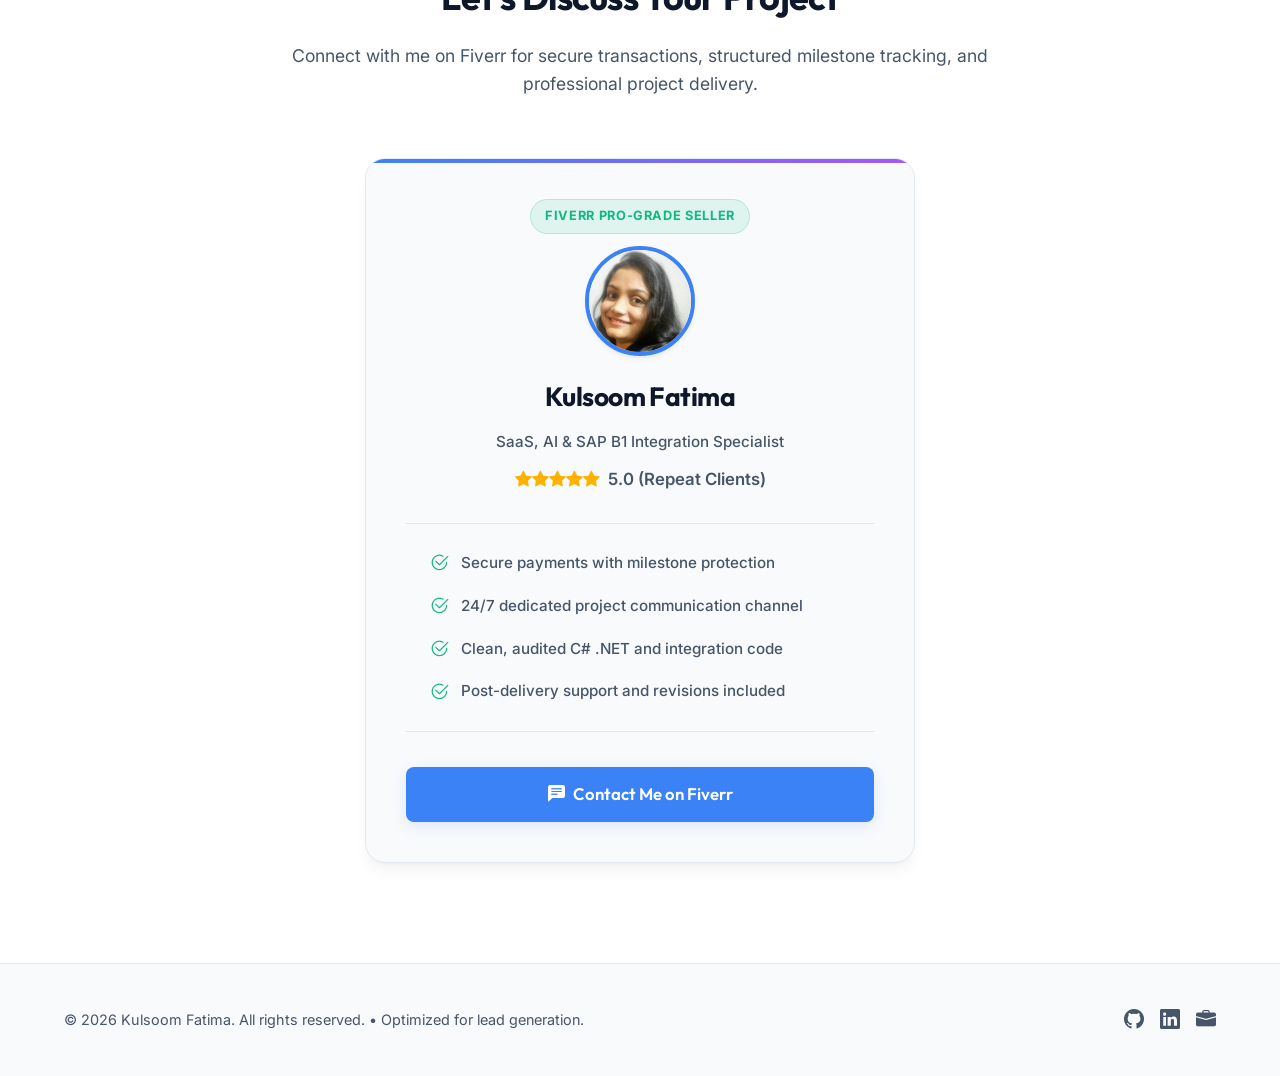
==== commit fa26162a: "Add B2B Customer Portal Case Study card and dashboard mockup image" ====
--- a/index.html
+++ b/index.html
@@ -322,6 +322,34 @@
                         </p>
                         <div class="case-results">
                             <strong>Business Outcome:</strong> Enabled seamless checkout-to-invoice automation, eliminated storefront inventory mismatches, and optimized load speeds.
+                        </div>
+                    </div>
+                </div>
+
+                <!-- Case Study: B2B Customer Portal -->
+                <div class="project-case-card">
+                    <div class="project-media">
+                        <img src="images/SapMockProject/b2b_portal_mockup.png" alt="B2B Customer Self-Service Portal & SAP B1 Sync" onerror="this.src='https://api.dicebear.com/7.x/initials/svg?seed=B2BPortal'">
+                        <div class="project-overlay">
+                            <a href="b2b_customer_portal_architecture.md" target="_blank" class="btn btn-primary">
+                                <i class="bi bi-file-earmark-text-fill me-2"></i>View Architecture Spec
+                            </a>
+                        </div>
+                    </div>
+                    <div class="project-details-content">
+                        <div class="project-header-meta">
+                            <span class="badge-tag tag-client">B2B Portal & ERP</span>
+                            <span class="project-tech-summary">ASP.NET Core &bull; SAP Service Layer &bull; Stripe API</span>
+                        </div>
+                        <h3>💳 B2B Customer Self-Service Portal & SAP B1 Sync</h3>
+                        <p class="case-description">
+                            <strong>The Challenge:</strong> A wholesale business wasted significant admin hours manually dealing with client inquiries regarding open invoices, custom contract pricing sheets, and ordering issues.
+                        </p>
+                        <p class="case-solution">
+                            <strong>The Solution:</strong> Architected and built an agent-based customer self-service portal. Decoupled agents (Auth, Catalog, Order, Billing) handle tasks like fetching custom price list contracts based on B2B CardCode, credit limit validation, and automating Stripe payments that generate Incoming Payment entries to close paid A/R Invoices directly in SAP B1.
+                        </p>
+                        <div class="case-results">
+                            <strong>Business Outcome:</strong> Reduced administrative customer support overhead by 80%, automated invoice processing, and enabled 24/7 self-service buying for wholesale accounts.
                         </div>
                     </div>
                 </div>
